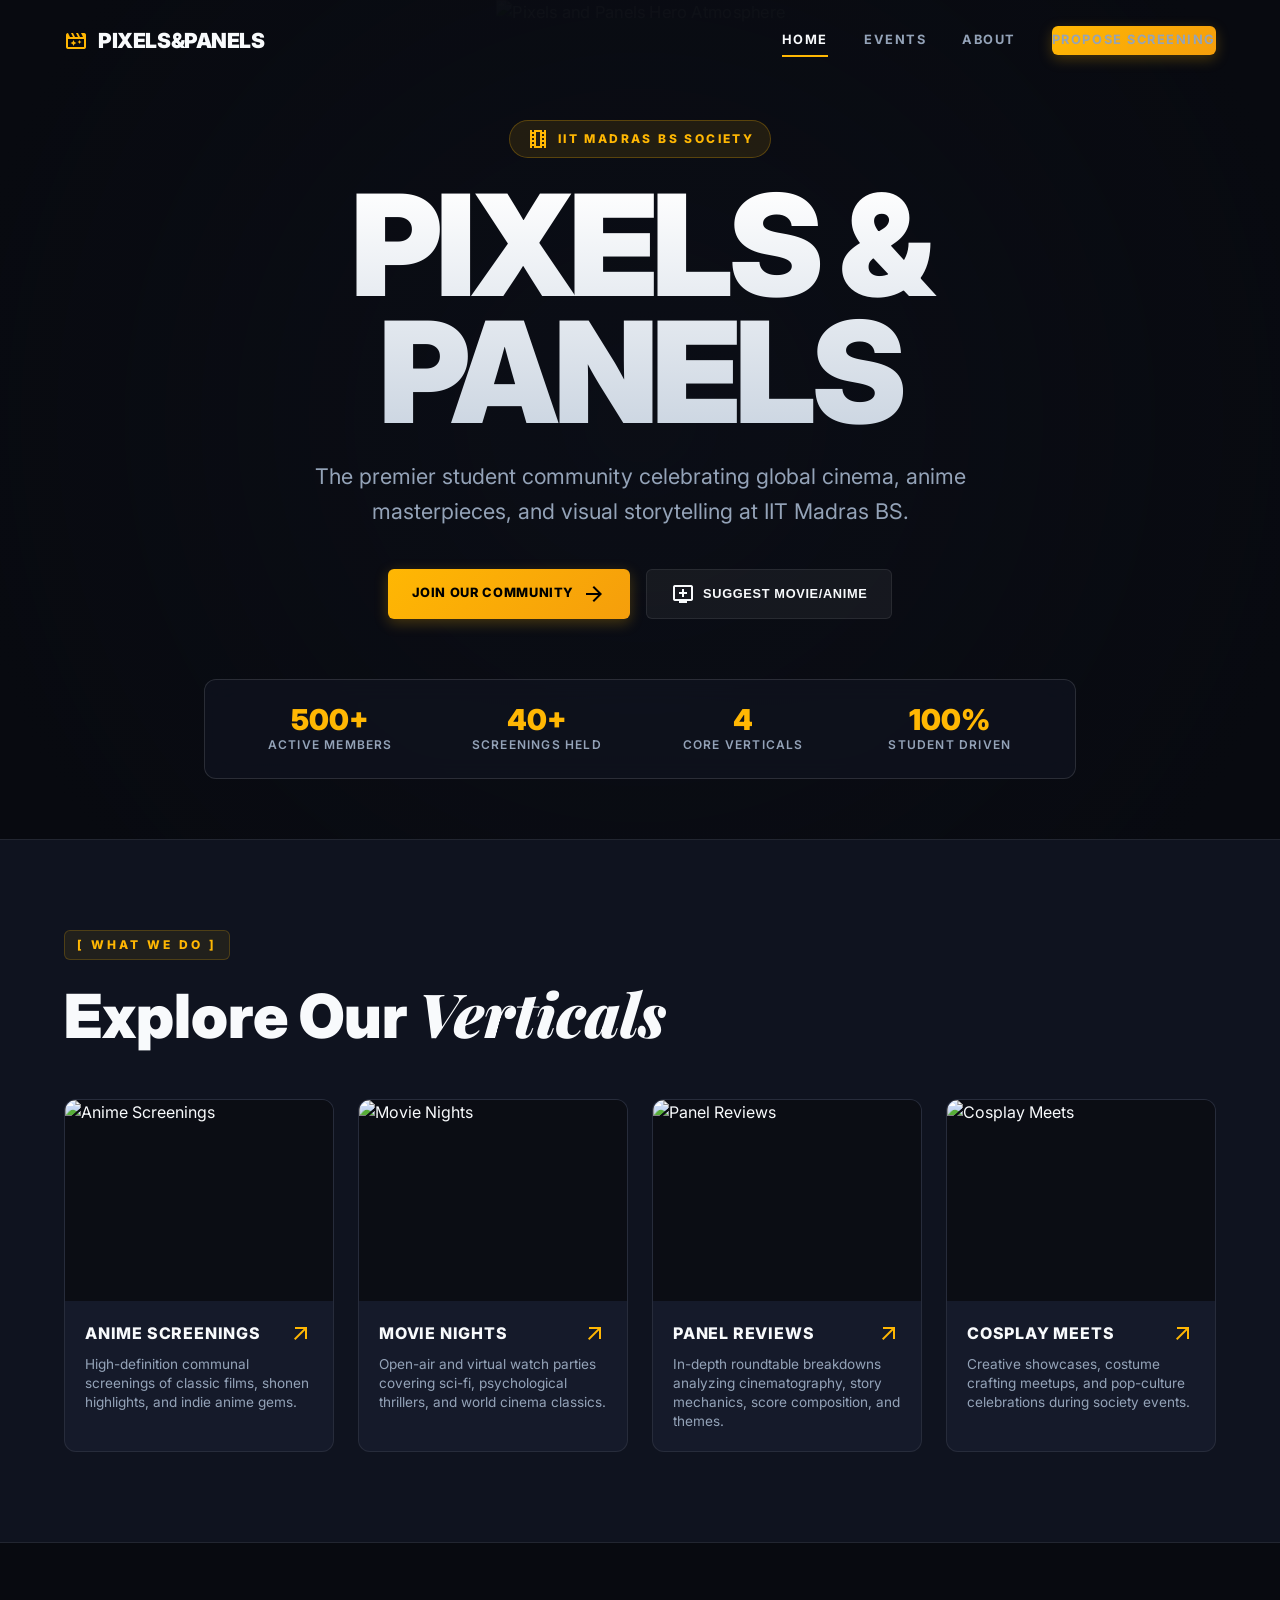
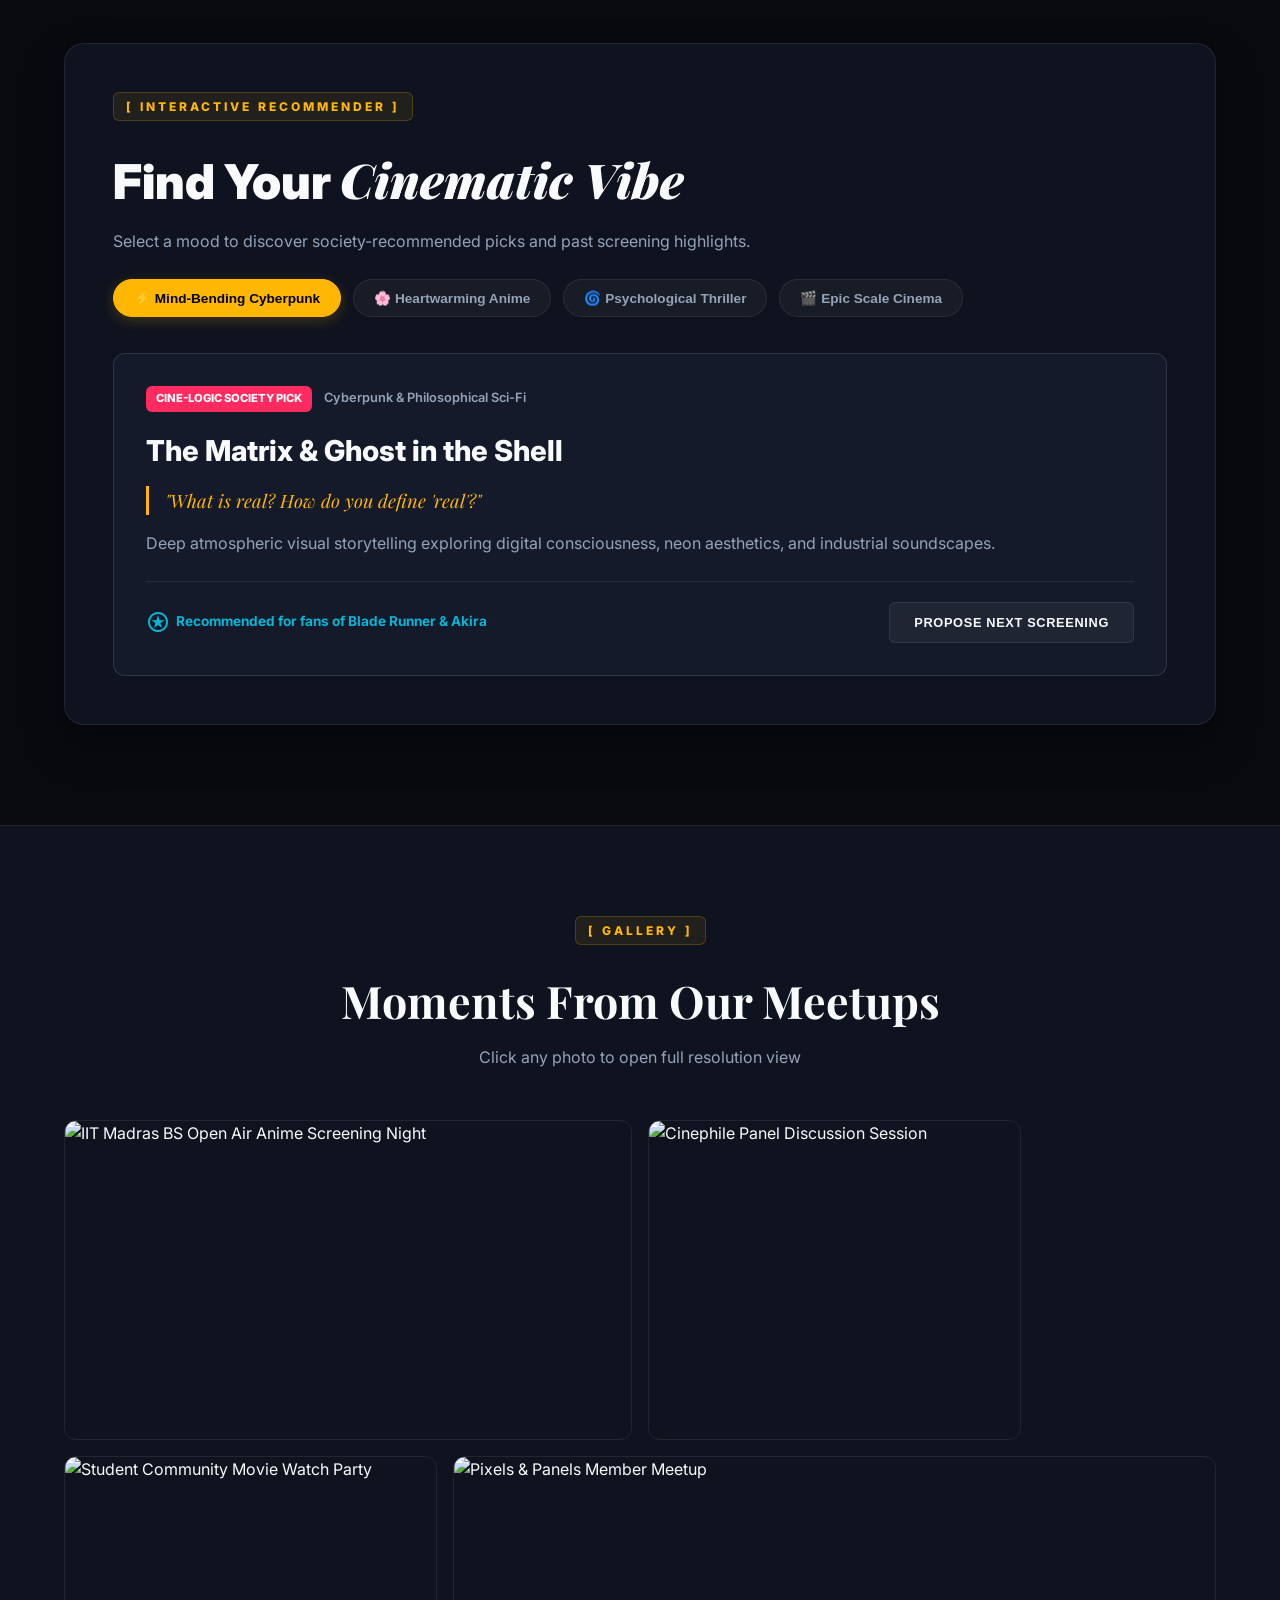
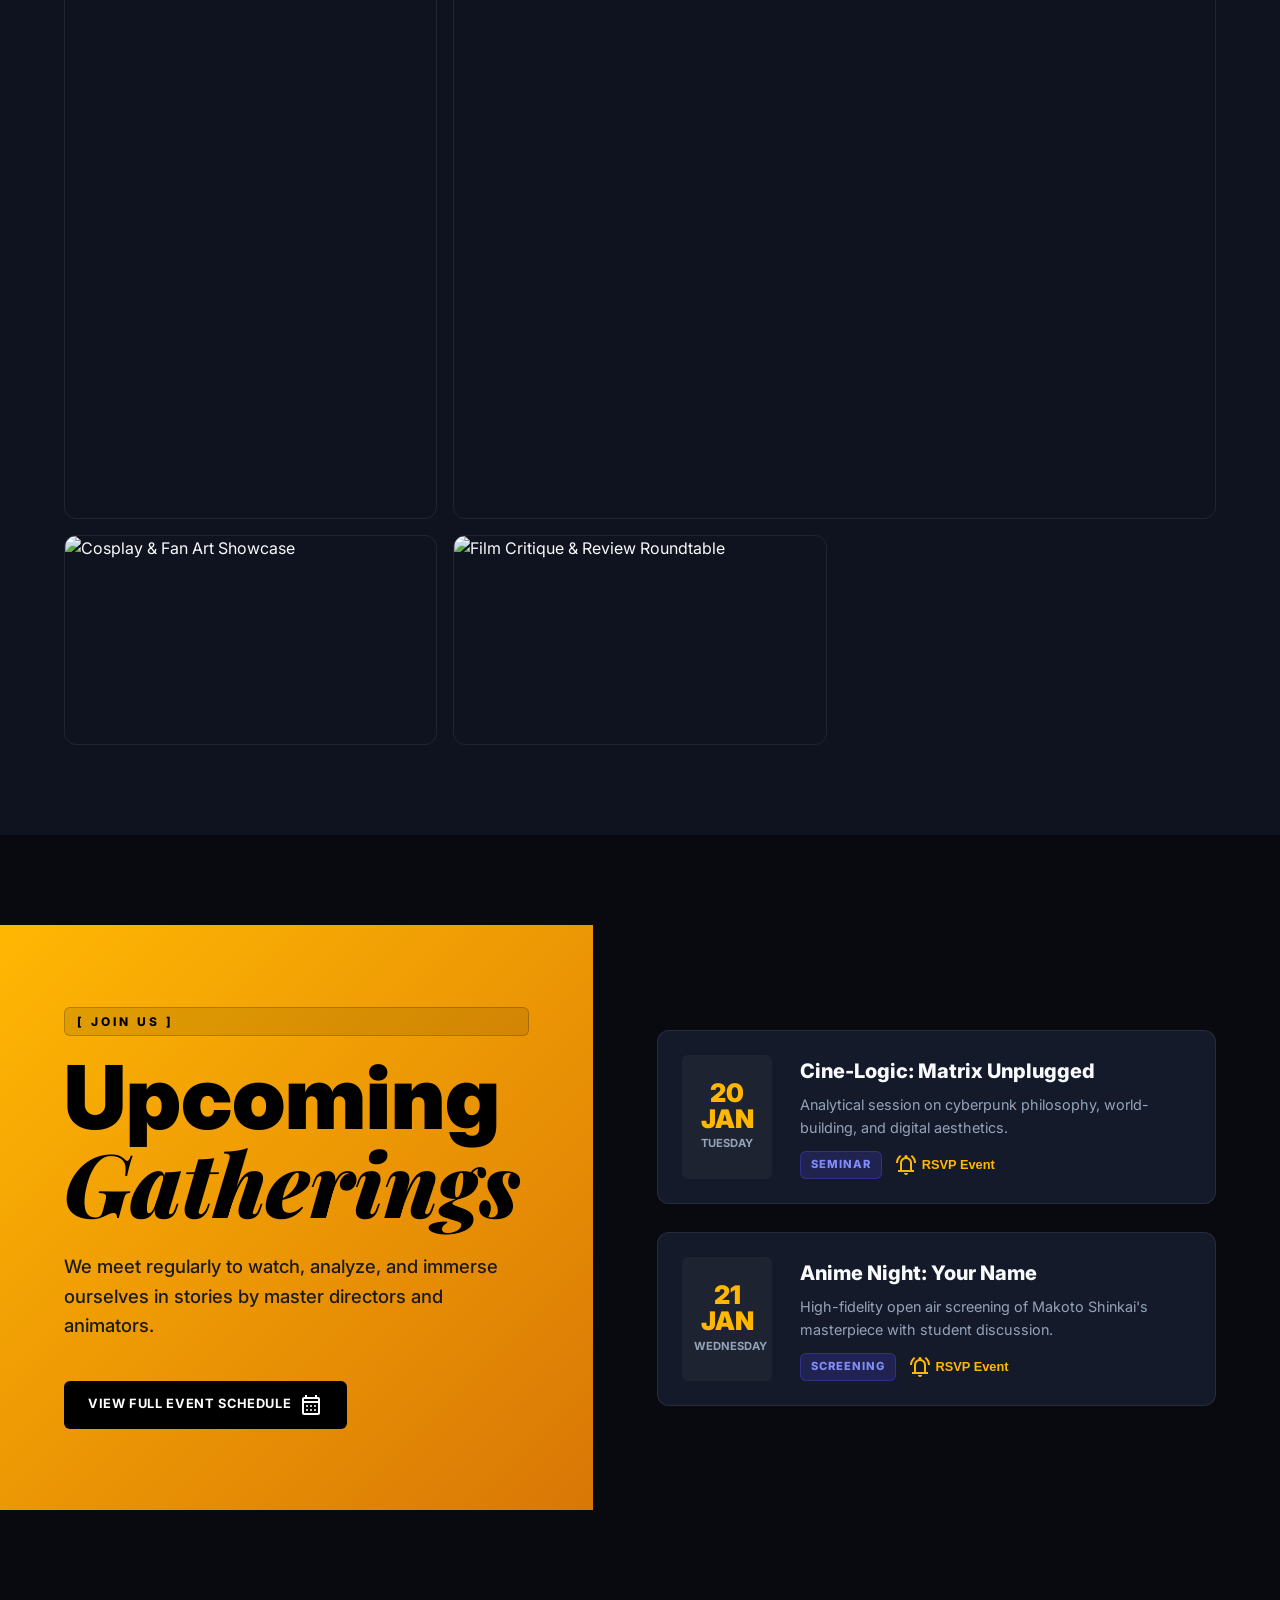
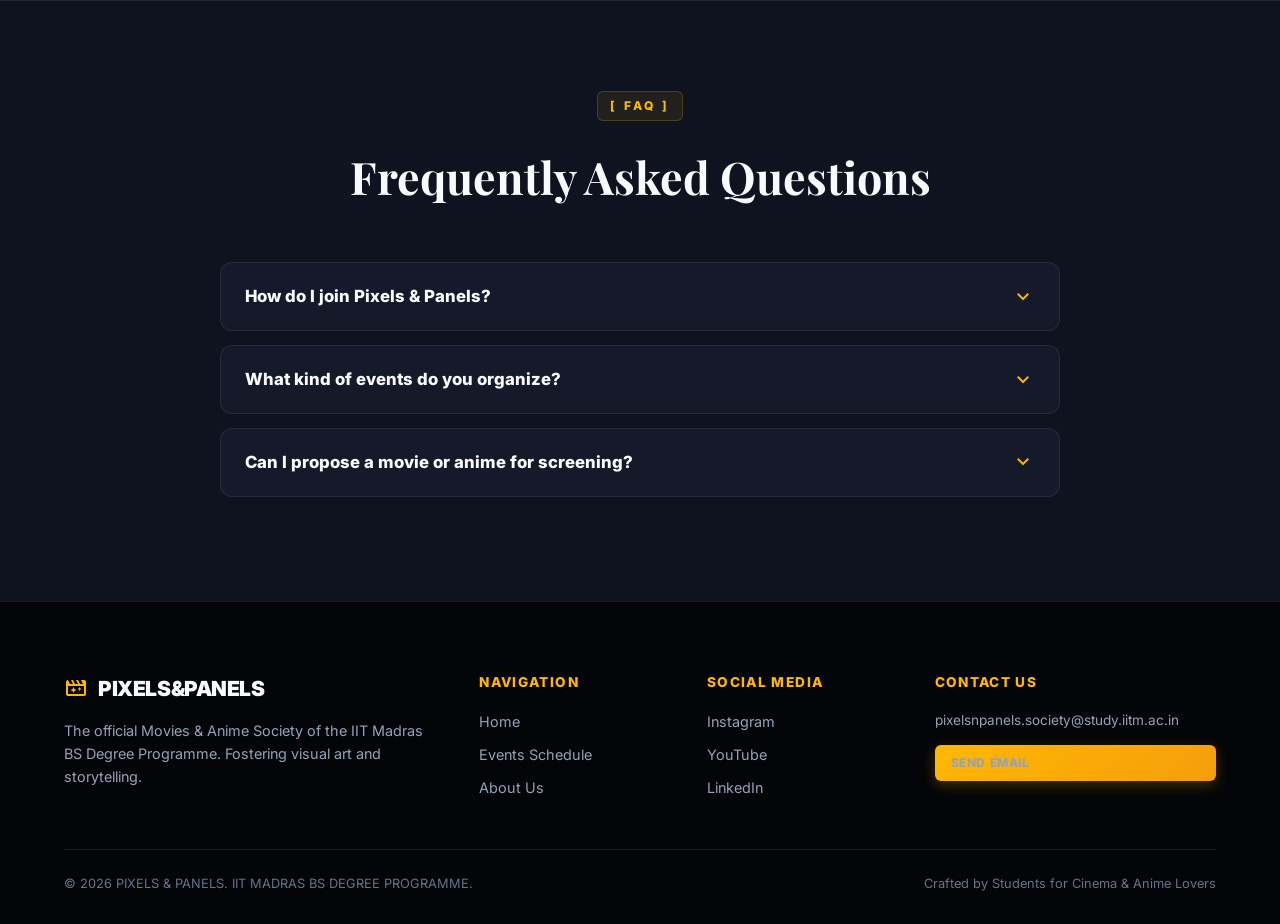
==== index.html @ 58ac367a "feat: UI/UX redesign with interactive features, lightbox, vibe picker, and unified theme" ====
<!DOCTYPE html>
<html lang="en">

<head>
  <meta charset="UTF-8">
  <meta name="viewport" content="width=device-width, initial-scale=1.0">
  <title>Pixels & Panels | IIT Madras BS Movies & Anime Society</title>
  <meta name="description" content="The official Movies and Anime Society at IIT Madras BS Degree Programme. Celebrating visual storytelling, film screenings, anime discussions, and creative community.">
  
  <link rel="stylesheet" href="static/style.css">
  <link rel="preconnect" href="https://fonts.googleapis.com">
  <link rel="preconnect" href="https://fonts.gstatic.com" crossorigin>
  <link href="https://fonts.googleapis.com/css2?family=Inter:wght@400;500;600;700;800;900&family=Playfair+Display:ital,wght@0,700;1,400;1,700&display=swap" rel="stylesheet">
  <link rel="stylesheet" href="https://fonts.googleapis.com/css2?family=Material+Symbols+Outlined:opsz,wght,FILL,GRAD@20..48,400,0,0&display=swap">
</head>

<body>

  <!-- Navigation Bar -->
  <nav id="navbar">
    <a href="index.html" class="nav-logo">
      <span class="material-symbols-outlined md-28">movie_filter</span>
      <span>Pixels&Panels</span>
    </a>

    <div class="nav-links">
      <a href="index.html" class="active">Home</a>
      <a href="events.html">Events</a>
      <a href="about.html">About</a>
      <a href="#" class="btn-cta trigger-proposal-modal">Propose Screening</a>
    </div>

    <button class="nav-toggle" aria-label="Toggle navigation menu">
      <span class="material-symbols-outlined md-28">menu</span>
    </button>
  </nav>

  <!-- Hero Header -->
  <header class="hero">
    <div class="hero-bg">
      <img src="static/images/hero.png" alt="Pixels and Panels Hero Atmosphere">
      <div class="hero-overlay"></div>
    </div>
    
    <div class="hero-content">
      <div class="hero-badge">
        <span class="material-symbols-outlined md-18">local_movies</span>
        IIT Madras BS Society
      </div>
      
      <h1>PIXELS & PANELS</h1>
      
      <p class="hero-desc">
        The premier student community celebrating global cinema, anime masterpieces, and visual storytelling at IIT Madras BS.
      </p>

      <div class="hero-actions">
        <a href="https://tr.ee/pxVWWx1ZK_" target="_blank" rel="noopener" class="btn-cta">
          Join Our Community
          <span class="material-symbols-outlined md-18">arrow_forward</span>
        </a>
        <button class="btn-secondary trigger-proposal-modal">
          <span class="material-symbols-outlined md-18">add_to_queue</span>
          Suggest Movie/Anime
        </button>
      </div>

      <!-- Society Key Stats Ticker Bar -->
      <div class="stats-bar">
        <div class="stat-item">
          <div class="stat-num">500+</div>
          <div class="stat-label">Active Members</div>
        </div>
        <div class="stat-item">
          <div class="stat-num">40+</div>
          <div class="stat-label">Screenings Held</div>
        </div>
        <div class="stat-item">
          <div class="stat-num">4</div>
          <div class="stat-label">Core Verticals</div>
        </div>
        <div class="stat-item">
          <div class="stat-num">100%</div>
          <div class="stat-label">Student Driven</div>
        </div>
      </div>
    </div>
  </header>

  <!-- Verticals Section -->
  <section class="verticals">
    <div class="container">
      <div class="verticals-header">
        <span class="section-label">[ WHAT WE DO ]</span>
        <h2>Explore Our <span class="serif italic">Verticals</span></h2>
      </div>

      <div class="verticals-grid">
        <a href="events.html" class="v-card">
          <div class="v-image">
            <img src="static/images/vertical-anime.avif" alt="Anime Screenings">
          </div>
          <div class="v-body">
            <div class="v-title">
              <h3>ANIME SCREENINGS</h3>
              <span class="material-symbols-outlined md-20">arrow_outward</span>
            </div>
            <p class="v-desc">High-definition communal screenings of classic films, shonen highlights, and indie anime gems.</p>
          </div>
        </a>

        <a href="events.html" class="v-card">
          <div class="v-image">
            <img src="static/images/vertical-movies.avif" alt="Movie Nights">
          </div>
          <div class="v-body">
            <div class="v-title">
              <h3>MOVIE NIGHTS</h3>
              <span class="material-symbols-outlined md-20">arrow_outward</span>
            </div>
            <p class="v-desc">Open-air and virtual watch parties covering sci-fi, psychological thrillers, and world cinema classics.</p>
          </div>
        </a>

        <a href="events.html" class="v-card">
          <div class="v-image">
            <img src="static/images/vertical-analysis.avif" alt="Panel Reviews">
          </div>
          <div class="v-body">
            <div class="v-title">
              <h3>PANEL REVIEWS</h3>
              <span class="material-symbols-outlined md-20">arrow_outward</span>
            </div>
            <p class="v-desc">In-depth roundtable breakdowns analyzing cinematography, story mechanics, score composition, and themes.</p>
          </div>
        </a>

        <a href="events.html" class="v-card">
          <div class="v-image">
            <img src="static/images/vertical-cosplay.avif" alt="Cosplay Meets">
          </div>
          <div class="v-body">
            <div class="v-title">
              <h3>COSPLAY MEETS</h3>
              <span class="material-symbols-outlined md-20">arrow_outward</span>
            </div>
            <p class="v-desc">Creative showcases, costume crafting meetups, and pop-culture celebrations during society events.</p>
          </div>
        </a>
      </div>
    </div>
  </section>

  <!-- Interactive Cinephile Vibe Picker -->
  <section class="vibe-section">
    <div class="container">
      <div class="vibe-container">
        <span class="section-label">[ INTERACTIVE RECOMMENDER ]</span>
        <h2 style="font-size: clamp(2rem, 4vw, 3rem); font-weight: 900;">Find Your <span class="serif italic">Cinematic Vibe</span></h2>
        <p style="color: var(--text-muted); margin-top: 8px;">Select a mood to discover society-recommended picks and past screening highlights.</p>

        <div class="vibe-nav">
          <button class="vibe-btn active" data-vibe="cyberpunk">⚡ Mind-Bending Cyberpunk</button>
          <button class="vibe-btn" data-vibe="wholesome">🌸 Heartwarming Anime</button>
          <button class="vibe-btn" data-vibe="thriller">🌀 Psychological Thriller</button>
          <button class="vibe-btn" data-vibe="cinema">🎬 Epic Scale Cinema</button>
        </div>

        <div id="vibe-recommendation-display">
          <!-- Rendered dynamically via JavaScript -->
        </div>
      </div>
    </div>
  </section>

  <!-- Gallery Section -->
  <section class="gallery-section">
    <div class="container">
      <div style="text-align: center; margin-bottom: 50px;">
        <span class="section-label">[ GALLERY ]</span>
        <h2 class="serif" style="font-size: 2.8rem;">Moments From Our Meetups</h2>
        <p style="color: var(--text-muted); margin-top: 8px;">Click any photo to open full resolution view</p>
      </div>

      <div class="gallery-grid">
        <img class="g-large" src="static/images/gallery-1.avif" alt="IIT Madras BS Open Air Anime Screening Night">
        <img class="g-small" src="static/images/gallery-3.jpg" alt="Cinephile Panel Discussion Session">
        <img class="g-tall" src="static/images/gallery-2.jpg" alt="Student Community Movie Watch Party">
        <img class="g-wide" src="static/images/gallery-4.jpg" alt="Pixels & Panels Member Meetup">
        <img class="g-small" src="static/images/gallery-5.jpg" alt="Cosplay & Fan Art Showcase">
        <img class="g-small" src="static/images/gallery-6.jpg" alt="Film Critique & Review Roundtable">
      </div>
    </div>
  </section>

  <!-- Split Events Section -->
  <section class="split-section">
    <div class="split-left">
      <span class="section-label">[ JOIN US ]</span>
      <h2>Upcoming <br><span class="serif italic">Gatherings</span></h2>
      <p>We meet regularly to watch, analyze, and immerse ourselves in stories by master directors and animators.</p>
      <div style="margin-top: 40px;">
        <a href="events.html" class="btn-secondary" style="background: #000; color: #fff; border: none;">
          View Full Event Schedule
          <span class="material-symbols-outlined md-18">calendar_month</span>
        </a>
      </div>
    </div>

    <div class="split-right">
      <div class="event-list">
        <div class="event-card-item">
          <div class="e-date">
            <h2>20 JAN</h2>
            <span>Tuesday</span>
          </div>
          <div class="e-info">
            <h4>Cine-Logic: Matrix Unplugged</h4>
            <p>Analytical session on cyberpunk philosophy, world-building, and digital aesthetics.</p>
            <div class="e-meta">
              <span class="e-tag">SEMINAR</span>
              <button class="btn-rsvp" data-event="Cine-Logic: Matrix Unplugged">
                <span class="material-symbols-outlined md-18">notifications_active</span> RSVP Event
              </button>
            </div>
          </div>
        </div>

        <div class="event-card-item">
          <div class="e-date">
            <h2>21 JAN</h2>
            <span>Wednesday</span>
          </div>
          <div class="e-info">
            <h4>Anime Night: Your Name</h4>
            <p>High-fidelity open air screening of Makoto Shinkai's masterpiece with student discussion.</p>
            <div class="e-meta">
              <span class="e-tag">SCREENING</span>
              <button class="btn-rsvp" data-event="Anime Night: Your Name">
                <span class="material-symbols-outlined md-18">notifications_active</span> RSVP Event
              </button>
            </div>
          </div>
        </div>
      </div>
    </div>
  </section>

  <!-- FAQ Section -->
  <section class="faq">
    <div class="container">
      <div style="text-align: center; margin-bottom: 50px;">
        <span class="section-label">[ FAQ ]</span>
        <h2 class="serif" style="font-size: 2.8rem;">Frequently Asked Questions</h2>
      </div>

      <div style="max-width: 840px; margin: 0 auto;">
        <details>
          <summary>
            <span>How do I join Pixels & Panels?</span>
            <span class="material-symbols-outlined arrow-icon">keyboard_arrow_down</span>
          </summary>
          <p>Any student enrolled in the IIT Madras BS Degree program can join! Simply click the "Join Our Community" link or follow our social channels on Instagram and LinkedIn for active onboarding forms.</p>
        </details>

        <details>
          <summary>
            <span>What kind of events do you organize?</span>
            <span class="material-symbols-outlined arrow-icon">keyboard_arrow_down</span>
          </summary>
          <p>We organize open-air anime screenings, film discussions, panel breakdowns, cinematography workshops, and cosplay meetups throughout each academic term.</p>
        </details>

        <details>
          <summary>
            <span>Can I propose a movie or anime for screening?</span>
            <span class="material-symbols-outlined arrow-icon">keyboard_arrow_down</span>
          </summary>
          <p>Yes! We actively take community proposals. Click the "Suggest Movie/Anime" button in the menu or hero section to submit your recommendation to the core team.</p>
        </details>
      </div>
    </div>
  </section>

  <!-- Footer -->
  <footer class="site-footer">
    <div class="container">
      <div class="footer-inner">
        <div class="footer-brand">
          <a href="index.html" class="nav-logo">
            <span class="material-symbols-outlined md-28">movie_filter</span>
            <span>Pixels&Panels</span>
          </a>
          <p>The official Movies & Anime Society of the IIT Madras BS Degree Programme. Fostering visual art and storytelling.</p>
        </div>

        <div class="footer-links">
          <h4>Navigation</h4>
          <a href="index.html">Home</a>
          <a href="events.html">Events Schedule</a>
          <a href="about.html">About Us</a>
        </div>

        <div class="footer-links">
          <h4>Social Media</h4>
          <a href="https://www.instagram.com/pixelsnpanels.iitm/#" target="_blank" rel="noopener">Instagram</a>
          <a href="https://www.youtube.com/@pnp.society" target="_blank" rel="noopener">YouTube</a>
          <a href="https://www.linkedin.com/company/pnp-film-anime-art-popculture-society/" target="_blank" rel="noopener">LinkedIn</a>
        </div>

        <div class="footer-links">
          <h4>Contact Us</h4>
          <p style="font-size: 0.85rem; color: var(--text-muted);">pixelsnpanels.society@study.iitm.ac.in</p>
          <div style="margin-top: 14px;">
            <a href="mailto:pixelsnpanels.society@study.iitm.ac.in" class="btn-cta" style="padding: 8px 16px; font-size: 0.75rem;">Send Email</a>
          </div>
        </div>
      </div>

      <div class="footer-bottom">
        <div>&copy; 2026 PIXELS & PANELS. IIT MADRAS BS DEGREE PROGRAMME.</div>
        <div>Crafted by Students for Cinema & Anime Lovers</div>
      </div>
    </div>
  </footer>

  <!-- Screening Proposal Modal -->
  <div id="proposal-modal" class="pnp-modal">
    <div class="modal-backdrop"></div>
    <div class="modal-card">
      <button class="modal-close" aria-label="Close modal">&times;</button>
      <h3>Propose a Screening 🎬</h3>
      <p style="color: var(--text-muted); font-size: 0.9rem; margin-bottom: 24px;">Suggest a film, anime, or discussion topic for the next Pixels & Panels meetup.</p>

      <form id="proposal-form">
        <div class="form-group">
          <label for="p-title">Movie / Anime Title</label>
          <input type="text" id="p-title" name="title" placeholder="e.g. Akira, Spirited Away, Oppenheimer" required>
        </div>

        <div class="form-group">
          <label for="p-type">Category</label>
          <select id="p-type" name="category">
            <option value="Anime Film">Anime Film</option>
            <option value="Anime Series Screening">Anime Series Screening</option>
            <option value="Live-Action Feature">Live-Action Feature</option>
            <option value="Panel Review Topic">Panel Review Topic</option>
          </select>
        </div>

        <div class="form-group">
          <label for="p-reason">Why should we screen this?</label>
          <textarea id="p-reason" name="reason" rows="3" placeholder="Tell us why the community will love watching or discussing this..." required></textarea>
        </div>

        <button type="submit" class="btn-cta" style="width: 100%; justify-center;">Submit Suggestion</button>
      </form>
    </div>
  </div>

  <script src="static/js/main.js"></script>
</body>

</html>
---- static/style.css ----
/* ==========================================================================
   Pixels & Panels - Official IIT Madras BS Movies & Anime Society
   High-Contrast Cinematic Modern CSS Design System
   ========================================================================== */

:root {
  /* Color Palette - Human-Curated Cinematic Dark Theme */
  --bg-primary: #080a10;
  --bg-surface: #0f131f;
  --bg-card: #151a2a;
  --bg-card-hover: #1c2338;
  
  --accent-gold: #ffb703;
  --accent-crimson: #ff2a5f;
  --accent-indigo: #4f46e5;
  --accent-cyan: #00d2ff;
  --accent-teal: #06b6d4;

  --text-main: #f8fafc;
  --text-muted: #94a3b8;
  --text-dim: #64748b;

  --border-subtle: rgba(255, 255, 255, 0.08);
  --border-glow: rgba(255, 183, 3, 0.3);

  --glass-bg: rgba(15, 19, 31, 0.75);
  --glass-border: rgba(255, 255, 255, 0.12);

  /* Micro-transitions */
  --transition-fast: 0.2s cubic-bezier(0.16, 1, 0.3, 1);
  --transition-normal: 0.35s cubic-bezier(0.16, 1, 0.3, 1);
  --transition-smooth: 0.6s cubic-bezier(0.16, 1, 0.3, 1);

  --container-pad: max(5%, 20px);
  --radius-sm: 6px;
  --radius-md: 12px;
  --radius-lg: 20px;
  --radius-full: 9999px;
}

/* Base Resets */
*, *::before, *::after {
  margin: 0;
  padding: 0;
  box-sizing: border-box;
}

html {
  scroll-behavior: smooth;
  color-scheme: dark;
}

body {
  background-color: var(--bg-primary);
  color: var(--text-main);
  font-family: 'Inter', -apple-system, BlinkMacSystemFont, 'Segoe UI', Roboto, sans-serif;
  line-height: 1.6;
  overflow-x: hidden;
  -webkit-font-smoothing: antialiased;
}

/* Typography Classes */
.serif {
  font-family: 'Playfair Display', Georgia, serif;
}

.italic {
  font-style: italic;
}

a {
  text-decoration: none;
  color: inherit;
  transition: color var(--transition-fast);
}

/* Layout Containers */
.container {
  width: 100%;
  max-width: 1320px;
  margin: 0 auto;
  padding: 0 var(--container-pad);
}

section {
  padding: 90px 0;
  position: relative;
}

.section-label {
  color: var(--accent-gold);
  font-size: 0.75rem;
  letter-spacing: 0.25em;
  font-weight: 800;
  margin-bottom: 1.25rem;
  display: inline-block;
  text-transform: uppercase;
  background: rgba(255, 183, 3, 0.08);
  padding: 4px 12px;
  border-radius: var(--radius-sm);
  border: 1px solid rgba(255, 183, 3, 0.2);
}

/* Material Symbols & Icon Helpers */
.material-symbols-outlined {
  font-variation-settings: 'FILL' 0, 'wght' 400, 'GRAD' 0, 'opsz' 24;
  vertical-align: middle;
  display: inline-block;
}
.md-18 { font-size: 18px; }
.md-20 { font-size: 20px; }
.md-24 { font-size: 24px; }
.md-28 { font-size: 28px; }
.md-36 { font-size: 36px; }

/* Buttons */
.btn-cta {
  background: linear-gradient(135deg, var(--accent-gold) 0%, #f59e0b 100%);
  color: #000000;
  padding: 12px 24px;
  font-size: 0.8rem;
  font-weight: 800;
  letter-spacing: 0.05em;
  text-transform: uppercase;
  border-radius: var(--radius-sm);
  display: inline-flex;
  align-items: center;
  gap: 8px;
  border: none;
  cursor: pointer;
  box-shadow: 0 4px 14px rgba(255, 183, 3, 0.25);
  transition: all var(--transition-fast);
}

.btn-cta:hover {
  transform: translateY(-2px);
  box-shadow: 0 6px 20px rgba(255, 183, 3, 0.4);
}

.btn-secondary {
  background: rgba(255, 255, 255, 0.05);
  color: var(--text-main);
  padding: 12px 24px;
  font-size: 0.8rem;
  font-weight: 700;
  letter-spacing: 0.05em;
  text-transform: uppercase;
  border-radius: var(--radius-sm);
  display: inline-flex;
  align-items: center;
  gap: 8px;
  border: 1px solid var(--border-subtle);
  cursor: pointer;
  transition: all var(--transition-fast);
}

.btn-secondary:hover {
  background: rgba(255, 255, 255, 0.1);
  border-color: rgba(255, 255, 255, 0.25);
  transform: translateY(-2px);
}

/* ==========================================================================
   Navbar
   ========================================================================== */
nav {
  position: fixed;
  top: 0;
  left: 0;
  width: 100%;
  padding: 24px var(--container-pad);
  display: flex;
  justify-content: space-between;
  align-items: center;
  z-index: 1000;
  transition: all var(--transition-normal);
}

nav.scrolled {
  background: var(--glass-bg);
  backdrop-filter: blur(16px);
  -webkit-backdrop-filter: blur(16px);
  padding: 14px var(--container-pad);
  border-bottom: 1px solid var(--glass-border);
  box-shadow: 0 10px 30px rgba(0, 0, 0, 0.5);
}

.nav-logo {
  display: flex;
  align-items: center;
  gap: 10px;
  font-weight: 900;
  letter-spacing: -0.02em;
  text-transform: uppercase;
  font-size: 1.3rem;
  color: var(--text-main);
}

.nav-logo .material-symbols-outlined {
  color: var(--accent-gold);
}

.nav-links {
  display: flex;
  gap: 36px;
  align-items: center;
}

.nav-links a {
  font-size: 0.8rem;
  font-weight: 700;
  letter-spacing: 0.12em;
  text-transform: uppercase;
  color: var(--text-muted);
  position: relative;
  padding: 4px 0;
}

.nav-links a::after {
  content: '';
  position: absolute;
  bottom: -2px;
  left: 0;
  width: 0;
  height: 2px;
  background: var(--accent-gold);
  transition: width var(--transition-fast);
}

.nav-links a:hover,
.nav-links a.active {
  color: var(--text-main);
}

.nav-links a:hover::after,
.nav-links a.active::after {
  width: 100%;
}

.nav-toggle {
  display: none;
  background: transparent;
  border: none;
  color: var(--text-main);
  cursor: pointer;
  padding: 4px;
}

/* Nav Drawer Overlay */
.nav-overlay {
  position: fixed;
  inset: 0;
  background: rgba(0, 0, 0, 0.7);
  backdrop-filter: blur(4px);
  z-index: 998;
  opacity: 0;
  pointer-events: none;
  transition: opacity var(--transition-fast);
}

.nav-overlay.active {
  opacity: 1;
  pointer-events: auto;
}

/* ==========================================================================
   Hero Section
   ========================================================================== */
.hero {
  min-height: 92vh;
  display: flex;
  flex-direction: column;
  justify-content: center;
  align-items: center;
  text-align: center;
  position: relative;
  overflow: hidden;
  padding-top: 120px;
  padding-bottom: 60px;
}

.hero-bg {
  position: absolute;
  inset: 0;
  z-index: -1;
}

.hero-bg img {
  width: 100%;
  height: 100%;
  object-fit: cover;
  filter: brightness(0.28) contrast(1.15);
  transform: scale(1.03);
  transition: transform 10s ease-out;
}

.hero-overlay {
  position: absolute;
  inset: 0;
  background: 
    radial-gradient(circle at center, rgba(15, 19, 31, 0.4) 0%, var(--bg-primary) 90%),
    linear-gradient(to bottom, rgba(8, 10, 16, 0.6) 0%, rgba(8, 10, 16, 0.95) 100%);
}

.hero-content {
  z-index: 10;
  max-width: 1000px;
  padding: 0 var(--container-pad);
}

.hero-badge {
  display: inline-flex;
  align-items: center;
  gap: 8px;
  padding: 6px 16px;
  border-radius: var(--radius-full);
  background: rgba(255, 183, 3, 0.1);
  border: 1px solid rgba(255, 183, 3, 0.25);
  color: var(--accent-gold);
  font-size: 0.75rem;
  font-weight: 800;
  letter-spacing: 0.2em;
  text-transform: uppercase;
  margin-bottom: 1.5rem;
}

.hero h1 {
  font-size: clamp(3.2rem, 11vw, 9.5rem);
  font-weight: 900;
  line-height: 0.9;
  margin-bottom: 1.5rem;
  letter-spacing: -0.04em;
  background: linear-gradient(180deg, #ffffff 0%, #cbd5e1 100%);
  -webkit-background-clip: text;
  -webkit-text-fill-color: transparent;
}

.hero-desc {
  font-size: clamp(1.05rem, 2.5vw, 1.35rem);
  color: var(--text-muted);
  max-width: 680px;
  margin: 0 auto 2.5rem;
  font-weight: 400;
}

.hero-actions {
  display: flex;
  justify-content: center;
  gap: 16px;
  flex-wrap: wrap;
}

/* Society Stats Bar */
.stats-bar {
  margin-top: 60px;
  display: grid;
  grid-template-columns: repeat(4, 1fr);
  gap: 20px;
  padding: 24px 32px;
  background: var(--glass-bg);
  backdrop-filter: blur(12px);
  border: 1px solid var(--glass-border);
  border-radius: var(--radius-md);
  max-width: 900px;
  width: 100%;
}

.stat-item {
  text-align: center;
}

.stat-num {
  font-size: 1.8rem;
  font-weight: 900;
  color: var(--accent-gold);
  line-height: 1.1;
}

.stat-label {
  font-size: 0.75rem;
  color: var(--text-muted);
  text-transform: uppercase;
  letter-spacing: 0.1em;
  font-weight: 600;
}

/* ==========================================================================
   Verticlas Section
   ========================================================================== */
.verticals {
  background-color: var(--bg-surface);
  border-top: 1px solid var(--border-subtle);
  border-bottom: 1px solid var(--border-subtle);
}

.verticals-header {
  margin-bottom: 50px;
}

.verticals-header h2 {
  font-size: clamp(2.2rem, 5vw, 3.8rem);
  line-height: 1.1;
  font-weight: 900;
}

.verticals-grid {
  display: grid;
  grid-template-columns: repeat(4, 1fr);
  gap: 24px;
}

.v-card {
  background: var(--bg-card);
  border-radius: var(--radius-md);
  border: 1px solid var(--border-subtle);
  overflow: hidden;
  display: flex;
  flex-direction: column;
  transition: all var(--transition-normal);
  position: relative;
}

.v-card:hover {
  transform: translateY(-6px);
  border-color: var(--glass-border);
  box-shadow: 0 16px 36px rgba(0, 0, 0, 0.4);
}

.v-image {
  aspect-ratio: 4/3;
  overflow: hidden;
  position: relative;
  background-color: #0b0d14;
}

.v-image img {
  width: 100%;
  height: 100%;
  object-fit: cover;
  transition: transform var(--transition-smooth);
}

.v-card:hover .v-image img {
  transform: scale(1.08);
}

.v-body {
  padding: 20px;
  display: flex;
  flex-direction: column;
  flex-grow: 1;
}

.v-title {
  display: flex;
  justify-content: space-between;
  align-items: center;
  margin-bottom: 8px;
}

.v-title h3 {
  font-size: 1rem;
  font-weight: 800;
  letter-spacing: 0.05em;
  color: var(--text-main);
}

.v-title .material-symbols-outlined {
  color: var(--accent-gold);
  transition: transform var(--transition-fast);
}

.v-card:hover .v-title .material-symbols-outlined {
  transform: translate(3px, -3px);
}

.v-desc {
  font-size: 0.85rem;
  color: var(--text-muted);
  line-height: 1.4;
}

/* ==========================================================================
   Cinephile Vibe Picker Section
   ========================================================================== */
.vibe-section {
  background: var(--bg-primary);
  padding: 100px 0;
}

.vibe-container {
  background: var(--bg-surface);
  border: 1px solid var(--border-subtle);
  border-radius: var(--radius-lg);
  padding: 48px;
  box-shadow: 0 20px 40px rgba(0, 0, 0, 0.3);
}

.vibe-nav {
  display: flex;
  gap: 12px;
  flex-wrap: wrap;
  margin-top: 24px;
  margin-bottom: 36px;
}

.vibe-btn {
  background: rgba(255, 255, 255, 0.04);
  color: var(--text-muted);
  border: 1px solid var(--border-subtle);
  padding: 10px 20px;
  border-radius: var(--radius-full);
  font-size: 0.85rem;
  font-weight: 700;
  cursor: pointer;
  transition: all var(--transition-fast);
}

.vibe-btn:hover {
  background: rgba(255, 255, 255, 0.08);
  color: var(--text-main);
}

.vibe-btn.active {
  background: var(--accent-gold);
  color: #000;
  border-color: var(--accent-gold);
  font-weight: 800;
  box-shadow: 0 4px 14px rgba(255, 183, 3, 0.2);
}

.vibe-card {
  background: var(--bg-card);
  border-radius: var(--radius-md);
  padding: 32px;
  border: 1px solid var(--glass-border);
  transition: opacity var(--transition-fast);
}

.vibe-header {
  display: flex;
  gap: 12px;
  align-items: center;
  margin-bottom: 16px;
}

.vibe-badge {
  background: var(--accent-crimson);
  color: #fff;
  font-size: 0.7rem;
  font-weight: 800;
  padding: 4px 10px;
  border-radius: var(--radius-sm);
  text-transform: uppercase;
}

.vibe-tag {
  color: var(--text-muted);
  font-size: 0.8rem;
  font-weight: 600;
}

.vibe-card h3 {
  font-size: 1.8rem;
  font-weight: 800;
  margin-bottom: 12px;
  color: var(--text-main);
}

.vibe-quote {
  font-family: 'Playfair Display', serif;
  font-style: italic;
  color: var(--accent-gold);
  font-size: 1.15rem;
  margin-bottom: 16px;
  padding-left: 16px;
  border-left: 3px solid var(--accent-gold);
}

.vibe-desc {
  color: var(--text-muted);
  font-size: 1rem;
  margin-bottom: 24px;
}

.vibe-footer {
  display: flex;
  justify-content: space-between;
  align-items: center;
  flex-wrap: wrap;
  gap: 16px;
  padding-top: 20px;
  border-top: 1px solid var(--border-subtle);
}

.vibe-rec {
  color: var(--accent-teal);
  font-size: 0.85rem;
  font-weight: 700;
  display: inline-flex;
  align-items: center;
  gap: 6px;
}

/* ==========================================================================
   Gallery & Lightbox
   ========================================================================== */
.gallery-section {
  background: var(--bg-surface);
  border-top: 1px solid var(--border-subtle);
}

.gallery-grid {
  display: grid;
  grid-template-columns: repeat(6, 1fr);
  grid-auto-flow: dense;
  gap: 16px;
}

.gallery-grid img {
  width: 100%;
  height: 100%;
  display: block;
  object-fit: cover;
  border-radius: var(--radius-md);
  border: 1px solid var(--border-subtle);
  cursor: pointer;
  transition: all var(--transition-normal);
}

.gallery-grid img:hover {
  transform: scale(1.02);
  border-color: var(--accent-gold);
  box-shadow: 0 10px 25px rgba(0, 0, 0, 0.5);
}

.gallery-grid img.g-large { grid-column: span 3; aspect-ratio: 16/9; }
.gallery-grid img.g-wide  { grid-column: span 4; aspect-ratio: 16/9; }
.gallery-grid img.g-tall  { grid-column: span 2; aspect-ratio: 9/16; }
.gallery-grid img.g-small { grid-column: span 2; aspect-ratio: 16/9; }

/* Lightbox Modal */
.lightbox-modal {
  position: fixed;
  inset: 0;
  z-index: 2000;
  display: flex;
  align-items: center;
  justify-content: center;
  padding: 20px;
  opacity: 0;
  pointer-events: none;
  transition: opacity var(--transition-fast);
}

.lightbox-modal.active {
  opacity: 1;
  pointer-events: auto;
}

.lightbox-backdrop {
  position: absolute;
  inset: 0;
  background: rgba(0, 0, 0, 0.9);
  backdrop-filter: blur(12px);
}

.lightbox-content {
  position: relative;
  z-index: 2001;
  max-width: 1100px;
  max-height: 90vh;
  display: flex;
  flex-direction: column;
  align-items: center;
}

.lightbox-img {
  max-width: 100%;
  max-height: 80vh;
  object-fit: contain;
  border-radius: var(--radius-md);
  box-shadow: 0 20px 50px rgba(0, 0, 0, 0.8);
  border: 1px solid var(--glass-border);
}

.lightbox-caption {
  margin-top: 16px;
  color: var(--text-main);
  font-size: 0.95rem;
  font-weight: 600;
  text-align: center;
}

.lightbox-close {
  position: absolute;
  top: -45px;
  right: 0;
  background: rgba(255, 255, 255, 0.1);
  border: none;
  color: #fff;
  font-size: 2rem;
  width: 40px;
  height: 40px;
  border-radius: 50%;
  cursor: pointer;
  display: flex;
  align-items: center;
  justify-content: center;
  transition: background var(--transition-fast);
}

.lightbox-close:hover {
  background: var(--accent-crimson);
}

/* ==========================================================================
   Events & Calendar Sections
   ========================================================================== */
.split-section {
  display: flex;
  min-height: 85vh;
}

.split-left {
  flex: 1;
  background: linear-gradient(135deg, var(--accent-gold) 0%, #d97706 100%);
  color: #000;
  padding: 80px var(--container-pad);
  display: flex;
  flex-direction: column;
  justify-content: center;
}

.split-left .section-label {
  background: rgba(0, 0, 0, 0.1);
  color: #000;
  border-color: rgba(0, 0, 0, 0.2);
}

.split-left h2 {
  font-size: clamp(2.8rem, 7vw, 5.5rem);
  line-height: 0.95;
  font-weight: 900;
  color: #000;
}

.split-left p {
  color: #1a1a1a;
  font-size: 1.15rem;
  margin-top: 1.5rem;
  font-weight: 500;
  max-width: 440px;
}

.split-right {
  flex: 1.2;
  background-color: var(--bg-primary);
  padding: 80px var(--container-pad);
  display: flex;
  flex-direction: column;
  justify-content: center;
}

.event-list {
  display: flex;
  flex-direction: column;
  gap: 28px;
}

.event-card-item {
  display: flex;
  gap: 28px;
  padding: 24px;
  background: var(--bg-card);
  border: 1px solid var(--border-subtle);
  border-radius: var(--radius-md);
  transition: all var(--transition-fast);
}

.event-card-item:hover {
  border-color: var(--glass-border);
  transform: translateX(6px);
}

.e-date {
  min-width: 90px;
  text-align: center;
  padding: 12px;
  background: rgba(255, 255, 255, 0.04);
  border-radius: var(--radius-sm);
  display: flex;
  flex-direction: column;
  justify-content: center;
}

.e-date h2 {
  font-size: 1.6rem;
  font-weight: 900;
  line-height: 1;
  color: var(--accent-gold);
}

.e-date span {
  font-size: 0.7rem;
  color: var(--text-muted);
  font-weight: 700;
  text-transform: uppercase;
  margin-top: 4px;
}

.e-info h4 {
  font-size: 1.25rem;
  font-weight: 800;
  margin-bottom: 6px;
  color: var(--text-main);
}

.e-info p {
  color: var(--text-muted);
  font-size: 0.9rem;
  margin-bottom: 12px;
}

.e-meta {
  display: flex;
  align-items: center;
  gap: 12px;
  flex-wrap: wrap;
}

.e-tag {
  background: rgba(79, 70, 229, 0.2);
  color: #818cf8;
  border: 1px solid rgba(79, 70, 229, 0.4);
  padding: 4px 10px;
  font-size: 0.7rem;
  font-weight: 800;
  letter-spacing: 0.08em;
  border-radius: var(--radius-sm);
}

.btn-rsvp {
  background: transparent;
  color: var(--accent-gold);
  border: none;
  font-size: 0.8rem;
  font-weight: 800;
  cursor: pointer;
  display: inline-flex;
  align-items: center;
  gap: 4px;
  padding: 0;
}

.btn-rsvp:hover {
  text-decoration: underline;
}

/* Event Filter Controls */
.event-filter-bar {
  display: flex;
  justify-content: space-between;
  align-items: center;
  flex-wrap: wrap;
  gap: 20px;
  margin-bottom: 40px;
}

.event-pills {
  display: flex;
  gap: 10px;
  flex-wrap: wrap;
}

.event-filter-pill {
  background: var(--bg-card);
  color: var(--text-muted);
  border: 1px solid var(--border-subtle);
  padding: 8px 18px;
  border-radius: var(--radius-full);
  font-size: 0.8rem;
  font-weight: 700;
  cursor: pointer;
  transition: all var(--transition-fast);
}

.event-filter-pill.active,
.event-filter-pill:hover {
  background: var(--accent-gold);
  color: #000;
  border-color: var(--accent-gold);
  font-weight: 800;
}

.event-search-wrapper {
  position: relative;
  min-width: 260px;
}

.event-search-wrapper input {
  width: 100%;
  background: var(--bg-card);
  border: 1px solid var(--border-subtle);
  border-radius: var(--radius-full);
  padding: 10px 16px 10px 42px;
  color: var(--text-main);
  font-size: 0.85rem;
  outline: none;
  transition: border var(--transition-fast);
}

.event-search-wrapper input:focus {
  border-color: var(--accent-gold);
}

.event-search-wrapper .material-symbols-outlined {
  position: absolute;
  left: 14px;
  top: 50%;
  transform: translateY(-50%);
  color: var(--text-muted);
}

/* ==========================================================================
   FAQ Section
   ========================================================================== */
.faq {
  background: var(--bg-surface);
  border-top: 1px solid var(--border-subtle);
}

.faq details {
  background: var(--bg-card);
  border: 1px solid var(--border-subtle);
  border-radius: var(--radius-md);
  padding: 20px 24px;
  margin-bottom: 14px;
  transition: border var(--transition-fast);
}

.faq details[open] {
  border-color: var(--glass-border);
  background: var(--bg-card-hover);
}

.faq summary {
  font-weight: 800;
  cursor: pointer;
  list-style: none;
  display: flex;
  align-items: center;
  justify-content: space-between;
  gap: 16px;
  font-size: 1.05rem;
}

.faq summary::-webkit-details-marker { display: none; }

.faq p {
  margin-top: 14px;
  color: var(--text-muted);
  font-size: 0.95rem;
  line-height: 1.6;
}

.faq .arrow-icon {
  transition: transform var(--transition-fast);
  color: var(--accent-gold);
}

.faq details[open] .arrow-icon {
  transform: rotate(180deg);
}

/* ==========================================================================
   About Page & Team Cards
   ========================================================================== */
.page-header {
  padding: 180px 0 70px;
  background: var(--bg-surface);
  border-bottom: 1px solid var(--border-subtle);
  position: relative;
}

.page-header h1 {
  font-size: clamp(3rem, 9vw, 6.5rem);
  font-weight: 900;
  line-height: 0.9;
}

.team-grid {
  display: grid;
  grid-template-columns: repeat(auto-fit, minmax(260px, 1fr));
  gap: 32px;
}

.team-card {
  background: var(--bg-card);
  border: 1px solid var(--border-subtle);
  border-radius: var(--radius-md);
  padding: 32px 24px;
  text-align: center;
  transition: all var(--transition-fast);
}

.team-card:hover {
  transform: translateY(-6px);
  border-color: var(--glass-border);
  box-shadow: 0 16px 36px rgba(0, 0, 0, 0.4);
}

.team-avatar {
  width: 140px;
  height: 140px;
  margin: 0 auto 20px;
  border-radius: 50%;
  overflow: hidden;
  border: 4px solid var(--accent-gold);
  box-shadow: 0 10px 25px rgba(0,0,0,0.3);
}

.team-avatar img {
  width: 100%;
  height: 100%;
  object-fit: cover;
}

.team-card h3 {
  font-size: 1.25rem;
  font-weight: 800;
  margin-bottom: 4px;
}

.team-role {
  color: var(--accent-gold);
  font-size: 0.75rem;
  font-weight: 800;
  letter-spacing: 0.15em;
  text-transform: uppercase;
}

/* ==========================================================================
   Modals & Toast Notifications
   ========================================================================== */
.pnp-modal {
  position: fixed;
  inset: 0;
  z-index: 2000;
  display: flex;
  align-items: center;
  justify-content: center;
  padding: 20px;
  opacity: 0;
  pointer-events: none;
  transition: opacity var(--transition-fast);
}

.pnp-modal.active {
  opacity: 1;
  pointer-events: auto;
}

.modal-backdrop {
  position: absolute;
  inset: 0;
  background: rgba(0, 0, 0, 0.8);
  backdrop-filter: blur(8px);
}

.modal-card {
  position: relative;
  z-index: 2001;
  background: var(--bg-surface);
  border: 1px solid var(--glass-border);
  border-radius: var(--radius-lg);
  padding: 40px;
  max-width: 540px;
  width: 100%;
  box-shadow: 0 25px 60px rgba(0, 0, 0, 0.7);
}

.modal-close {
  position: absolute;
  top: 20px;
  right: 20px;
  background: transparent;
  border: none;
  color: var(--text-muted);
  font-size: 1.5rem;
  cursor: pointer;
}

.modal-close:hover { color: var(--text-main); }

.modal-card h3 {
  font-size: 1.6rem;
  font-weight: 800;
  margin-bottom: 8px;
}

.form-group {
  margin-bottom: 20px;
}

.form-group label {
  display: block;
  font-size: 0.8rem;
  font-weight: 700;
  color: var(--text-muted);
  text-transform: uppercase;
  margin-bottom: 8px;
}

.form-group input,
.form-group select,
.form-group textarea {
  width: 100%;
  background: var(--bg-card);
  border: 1px solid var(--border-subtle);
  border-radius: var(--radius-sm);
  padding: 12px 16px;
  color: var(--text-main);
  font-family: inherit;
  font-size: 0.95rem;
  outline: none;
}

.form-group input:focus,
.form-group select:focus,
.form-group textarea:focus {
  border-color: var(--accent-gold);
}

/* Toast Notifications */
.toast-container {
  position: fixed;
  bottom: 30px;
  right: 30px;
  z-index: 3000;
  display: flex;
  flex-direction: column;
  gap: 10px;
}

.pnp-toast {
  background: var(--bg-card);
  border: 1px solid var(--accent-gold);
  color: var(--text-main);
  padding: 14px 22px;
  border-radius: var(--radius-md);
  font-size: 0.9rem;
  font-weight: 600;
  display: flex;
  align-items: center;
  gap: 12px;
  box-shadow: 0 10px 30px rgba(0, 0, 0, 0.5);
  transform: translateY(20px);
  opacity: 0;
  transition: all var(--transition-fast);
}

.pnp-toast.show {
  transform: translateY(0);
  opacity: 1;
}

.pnp-toast .material-symbols-outlined {
  color: var(--accent-gold);
}

/* ==========================================================================
   Footer
   ========================================================================== */
.site-footer {
  padding: 70px 0 30px;
  background: #040508;
  color: var(--text-main);
  border-top: 1px solid var(--border-subtle);
}

.footer-inner {
  display: grid;
  grid-template-columns: 2fr 1fr 1fr 1.5fr;
  gap: 40px;
  margin-bottom: 40px;
}

.footer-brand p {
  color: var(--text-muted);
  font-size: 0.9rem;
  margin-top: 14px;
}

.footer-links h4 {
  color: var(--accent-gold);
  font-size: 0.85rem;
  text-transform: uppercase;
  letter-spacing: 0.1em;
  margin-bottom: 16px;
  font-weight: 800;
}

.footer-links a {
  display: block;
  color: var(--text-muted);
  margin-bottom: 10px;
  font-size: 0.9rem;
}

.footer-links a:hover {
  color: var(--accent-gold);
}

.footer-bottom {
  display: flex;
  justify-content: space-between;
  align-items: center;
  font-size: 0.8rem;
  color: var(--text-dim);
  padding-top: 24px;
  border-top: 1px solid var(--border-subtle);
}

/* ==========================================================================
   Responsive Breakpoints
   ========================================================================== */
@media (max-width: 1024px) {
  .verticals-grid { grid-template-columns: repeat(2, 1fr); }
  .footer-inner { grid-template-columns: 1fr 1fr; }
  .stats-bar { grid-template-columns: repeat(2, 1fr); gap: 24px; }
}

@media (max-width: 768px) {
  .nav-links {
    position: fixed;
    top: 0;
    right: -100%;
    width: 280px;
    height: 100vh;
    background: var(--bg-surface);
    flex-direction: column;
    padding: 100px 30px 40px;
    gap: 24px;
    align-items: flex-start;
    transition: right var(--transition-normal);
    z-index: 999;
    border-left: 1px solid var(--glass-border);
  }

  .nav-links.open {
    right: 0;
  }

  .nav-toggle { display: block; }
  
  .hero-actions { flex-direction: column; width: 100%; }
  .hero-actions .btn-cta, .hero-actions .btn-secondary { width: 100%; justify-content: center; }

  .split-section { flex-direction: column; }
  .split-left, .split-right { padding: 60px var(--container-pad); }

  .verticals-grid { grid-template-columns: 1fr; }
  .gallery-grid { grid-template-columns: repeat(2, 1fr); }
  
  .footer-inner { grid-template-columns: 1fr; gap: 30px; }
  .footer-bottom { flex-direction: column; gap: 12px; text-align: center; }
  
  .event-card-item { flex-direction: column; gap: 16px; }
  .e-date { width: 100%; flex-direction: row; gap: 12px; align-items: center; justify-content: flex-start; }

  .vibe-container { padding: 24px; }
}
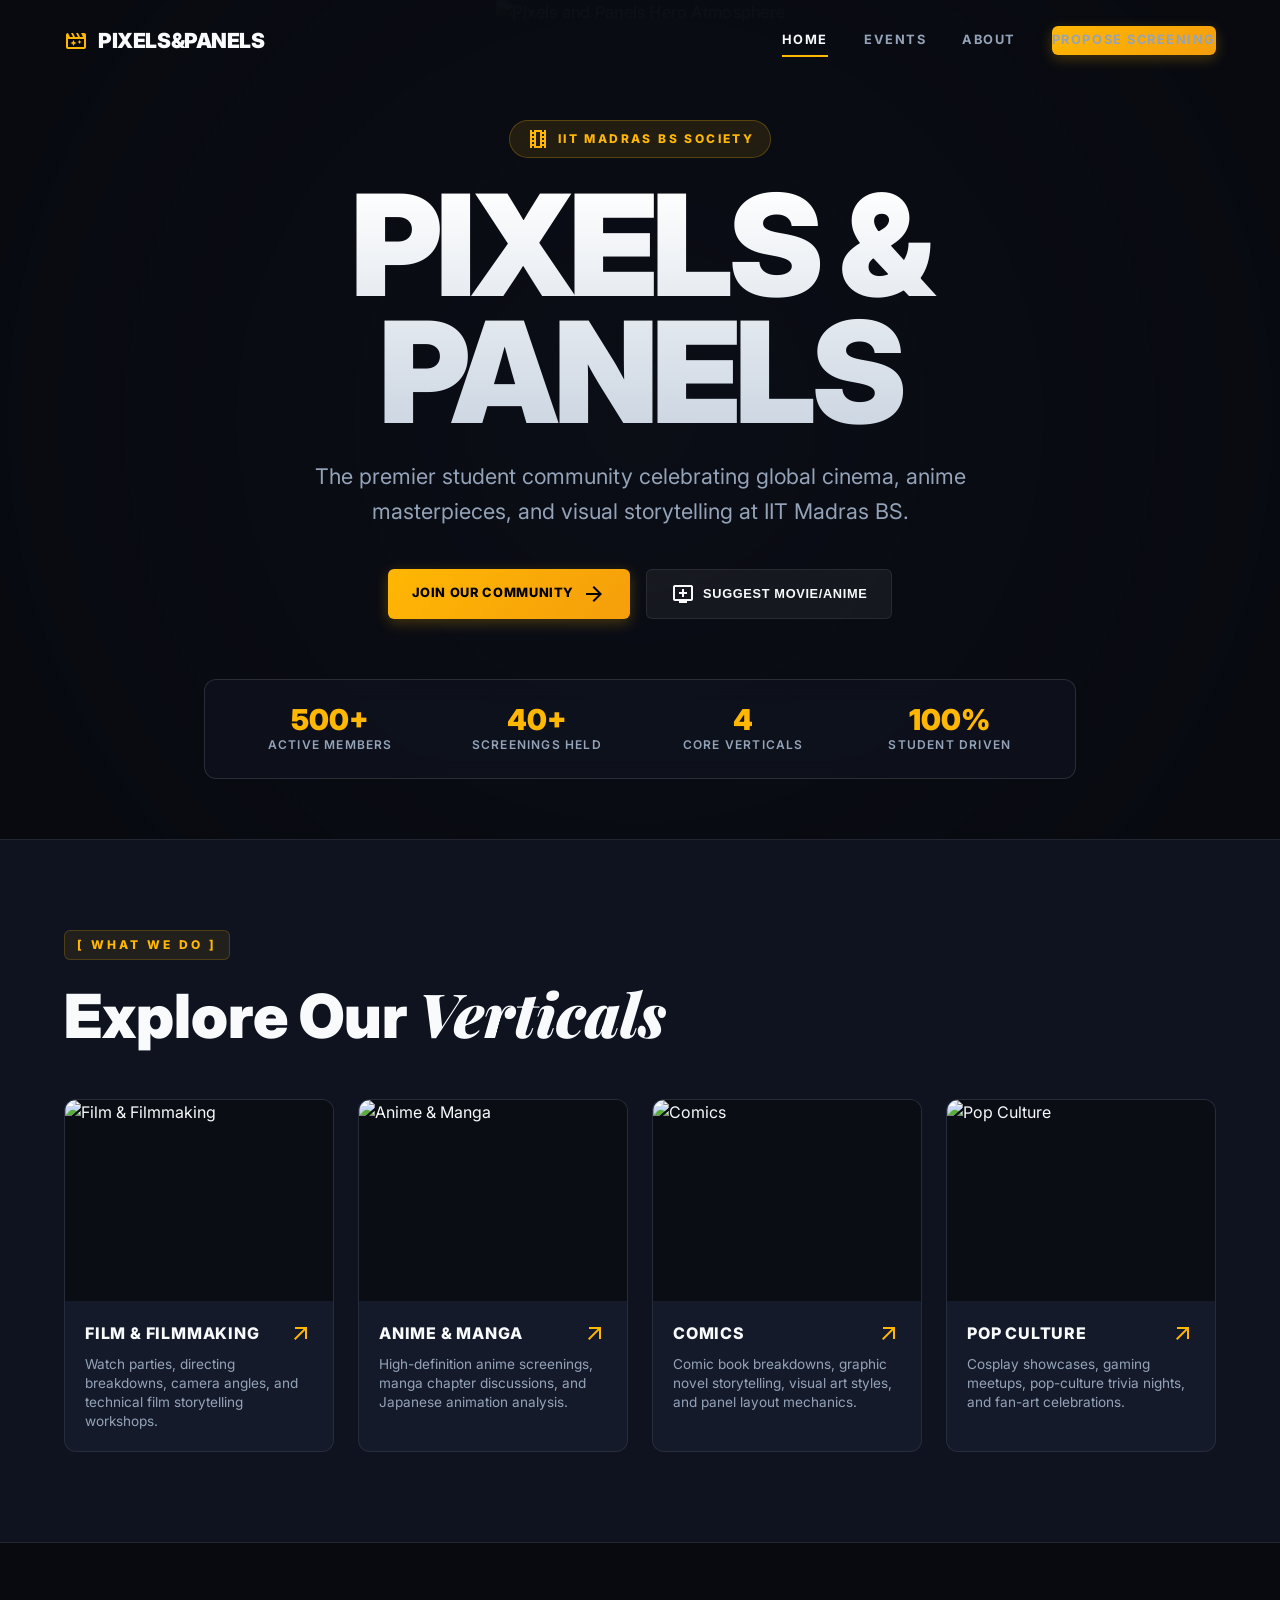
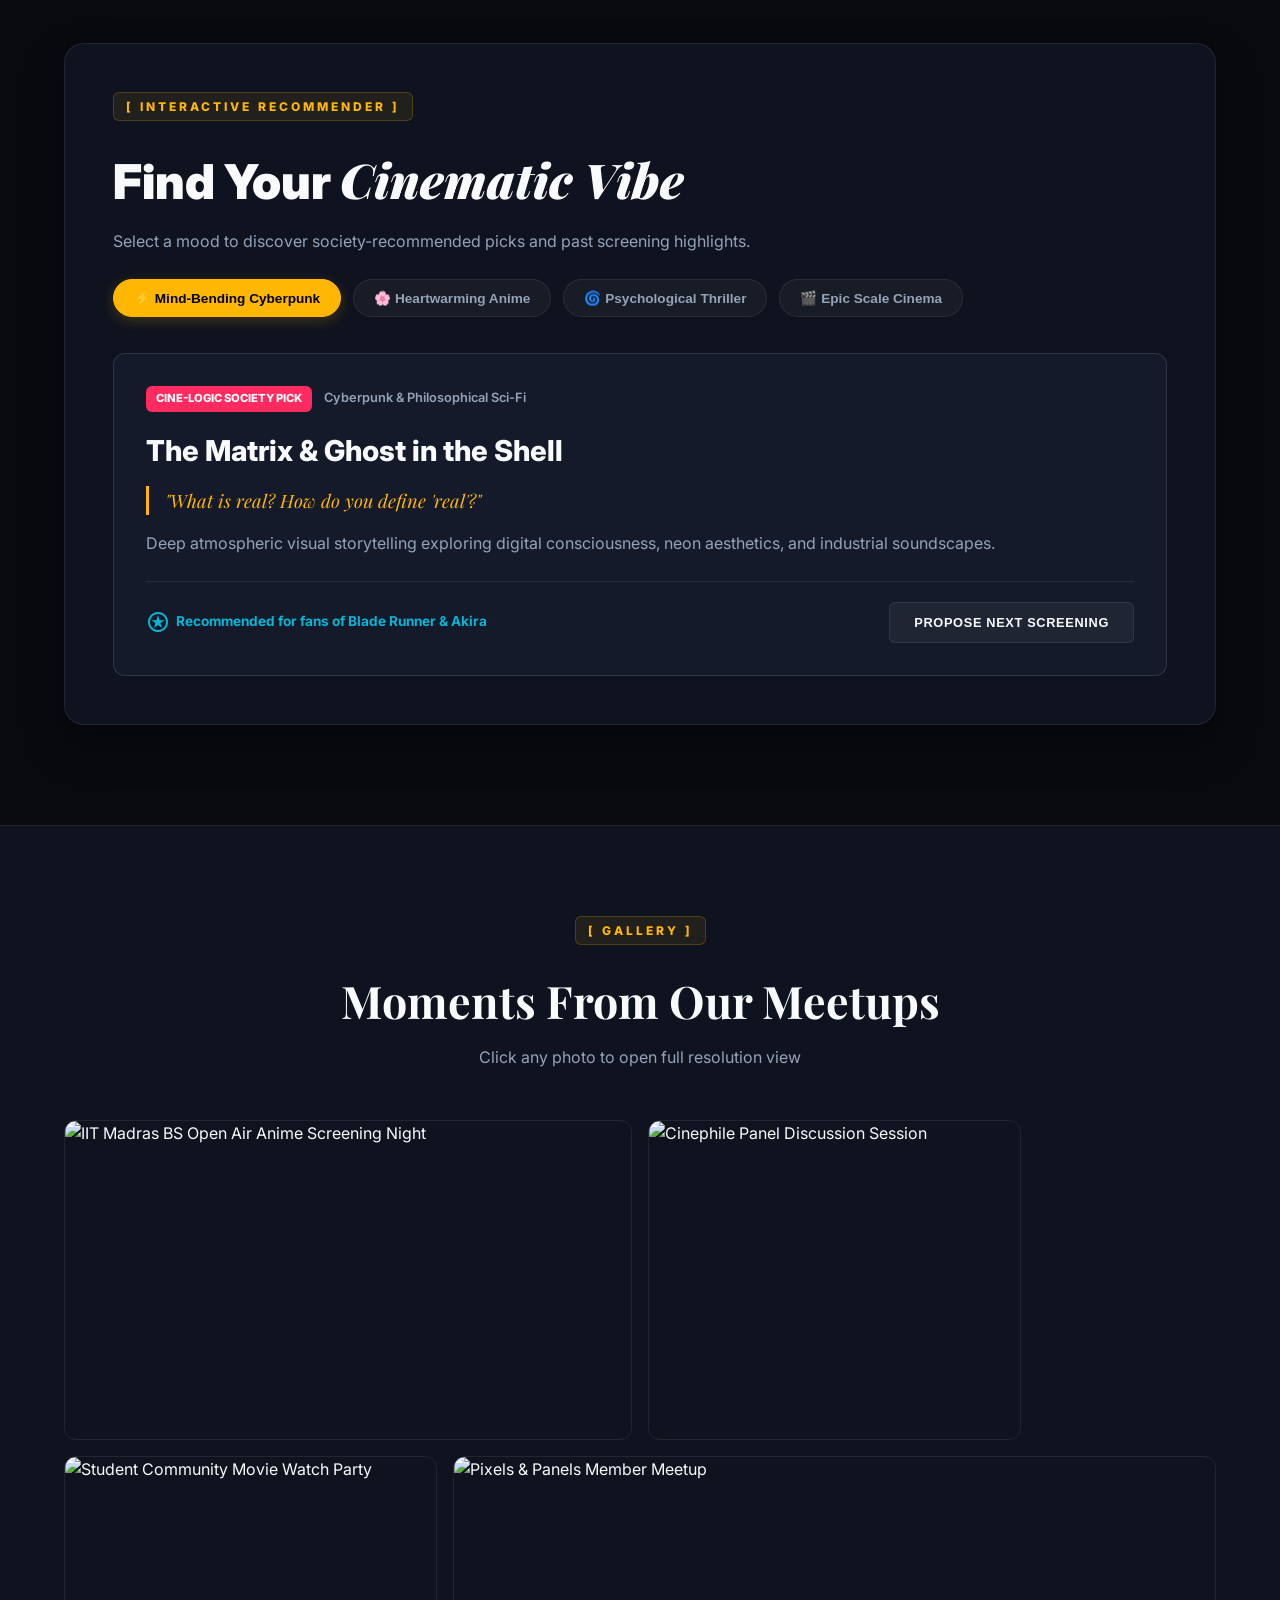
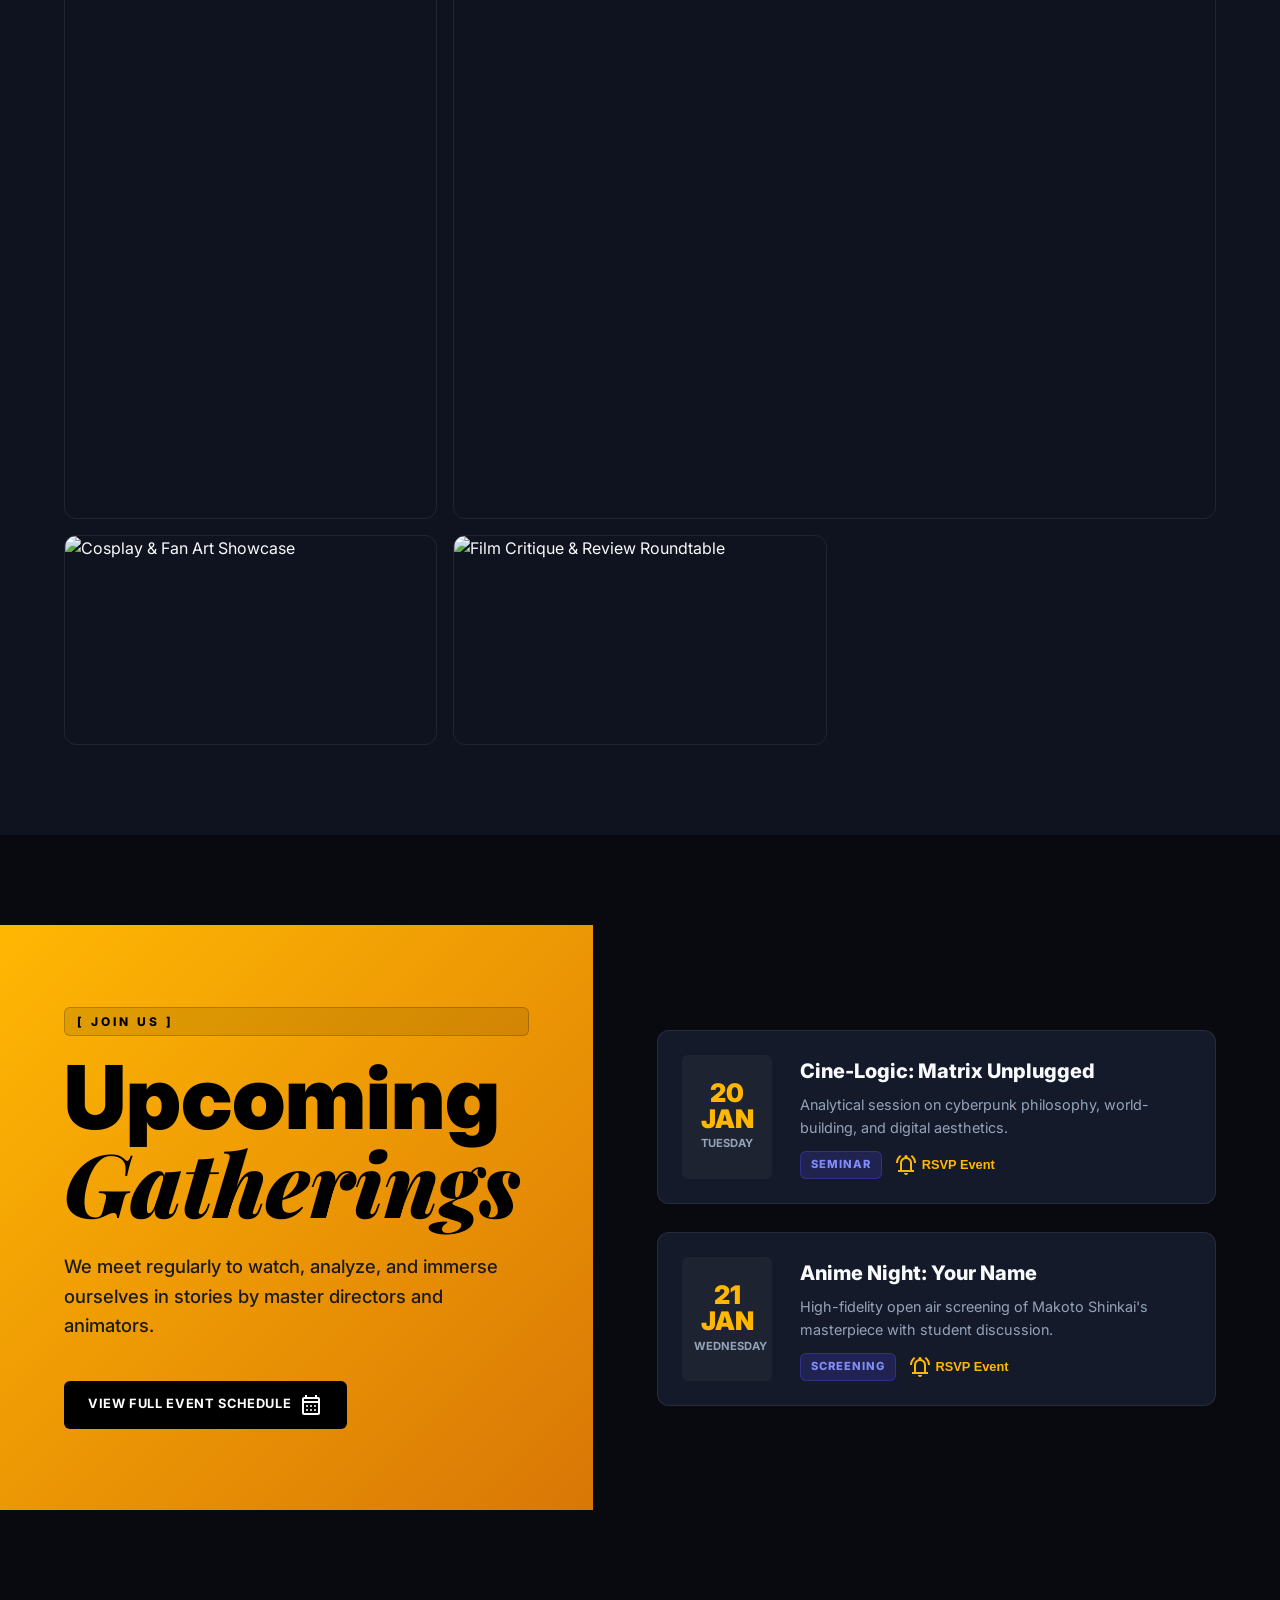
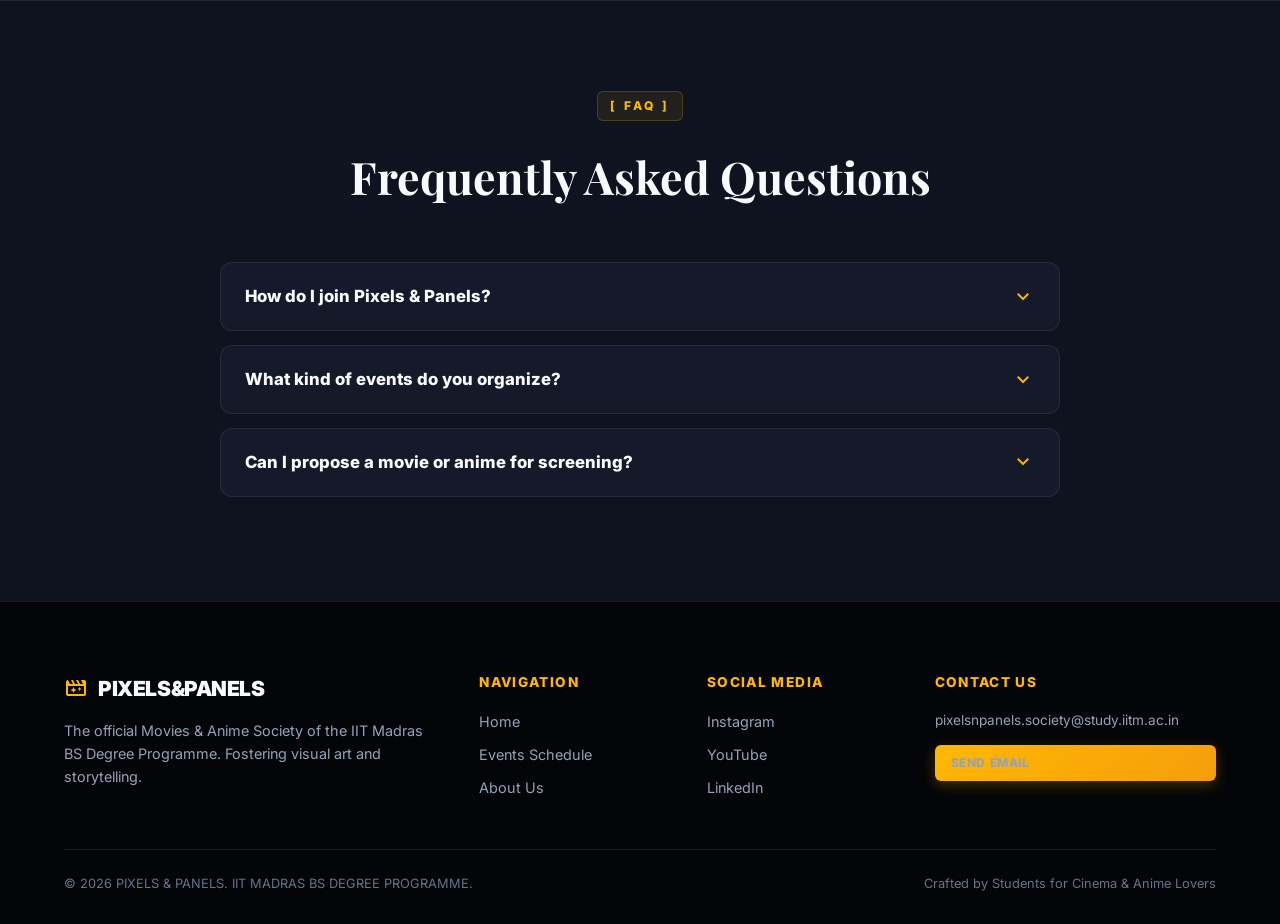
==== commit 6e96f226: "update: refine society verticals to Film & Filmmaking, Anime & Manga, Comics, and Pop Culture" ====
--- a/index.html
+++ b/index.html
@@ -98,53 +98,53 @@
       <div class="verticals-grid">
         <a href="events.html" class="v-card">
           <div class="v-image">
-            <img src="static/images/vertical-anime.avif" alt="Anime Screenings">
+            <img src="static/images/vertical-movies.avif" alt="Film & Filmmaking">
           </div>
           <div class="v-body">
             <div class="v-title">
-              <h3>ANIME SCREENINGS</h3>
+              <h3>FILM & FILMMAKING</h3>
               <span class="material-symbols-outlined md-20">arrow_outward</span>
             </div>
-            <p class="v-desc">High-definition communal screenings of classic films, shonen highlights, and indie anime gems.</p>
+            <p class="v-desc">Watch parties, directing breakdowns, camera angles, and technical film storytelling workshops.</p>
           </div>
         </a>
 
         <a href="events.html" class="v-card">
           <div class="v-image">
-            <img src="static/images/vertical-movies.avif" alt="Movie Nights">
+            <img src="static/images/vertical-anime.avif" alt="Anime & Manga">
           </div>
           <div class="v-body">
             <div class="v-title">
-              <h3>MOVIE NIGHTS</h3>
+              <h3>ANIME & MANGA</h3>
               <span class="material-symbols-outlined md-20">arrow_outward</span>
             </div>
-            <p class="v-desc">Open-air and virtual watch parties covering sci-fi, psychological thrillers, and world cinema classics.</p>
+            <p class="v-desc">High-definition anime screenings, manga chapter discussions, and Japanese animation analysis.</p>
           </div>
         </a>
 
         <a href="events.html" class="v-card">
           <div class="v-image">
-            <img src="static/images/vertical-analysis.avif" alt="Panel Reviews">
+            <img src="static/images/vertical-analysis.avif" alt="Comics">
           </div>
           <div class="v-body">
             <div class="v-title">
-              <h3>PANEL REVIEWS</h3>
+              <h3>COMICS</h3>
               <span class="material-symbols-outlined md-20">arrow_outward</span>
             </div>
-            <p class="v-desc">In-depth roundtable breakdowns analyzing cinematography, story mechanics, score composition, and themes.</p>
+            <p class="v-desc">Comic book breakdowns, graphic novel storytelling, visual art styles, and panel layout mechanics.</p>
           </div>
         </a>
 
         <a href="events.html" class="v-card">
           <div class="v-image">
-            <img src="static/images/vertical-cosplay.avif" alt="Cosplay Meets">
+            <img src="static/images/vertical-cosplay.avif" alt="Pop Culture">
           </div>
           <div class="v-body">
             <div class="v-title">
-              <h3>COSPLAY MEETS</h3>
+              <h3>POP CULTURE</h3>
               <span class="material-symbols-outlined md-20">arrow_outward</span>
             </div>
-            <p class="v-desc">Creative showcases, costume crafting meetups, and pop-culture celebrations during society events.</p>
+            <p class="v-desc">Cosplay showcases, gaming meetups, pop-culture trivia nights, and fan-art celebrations.</p>
           </div>
         </a>
       </div>
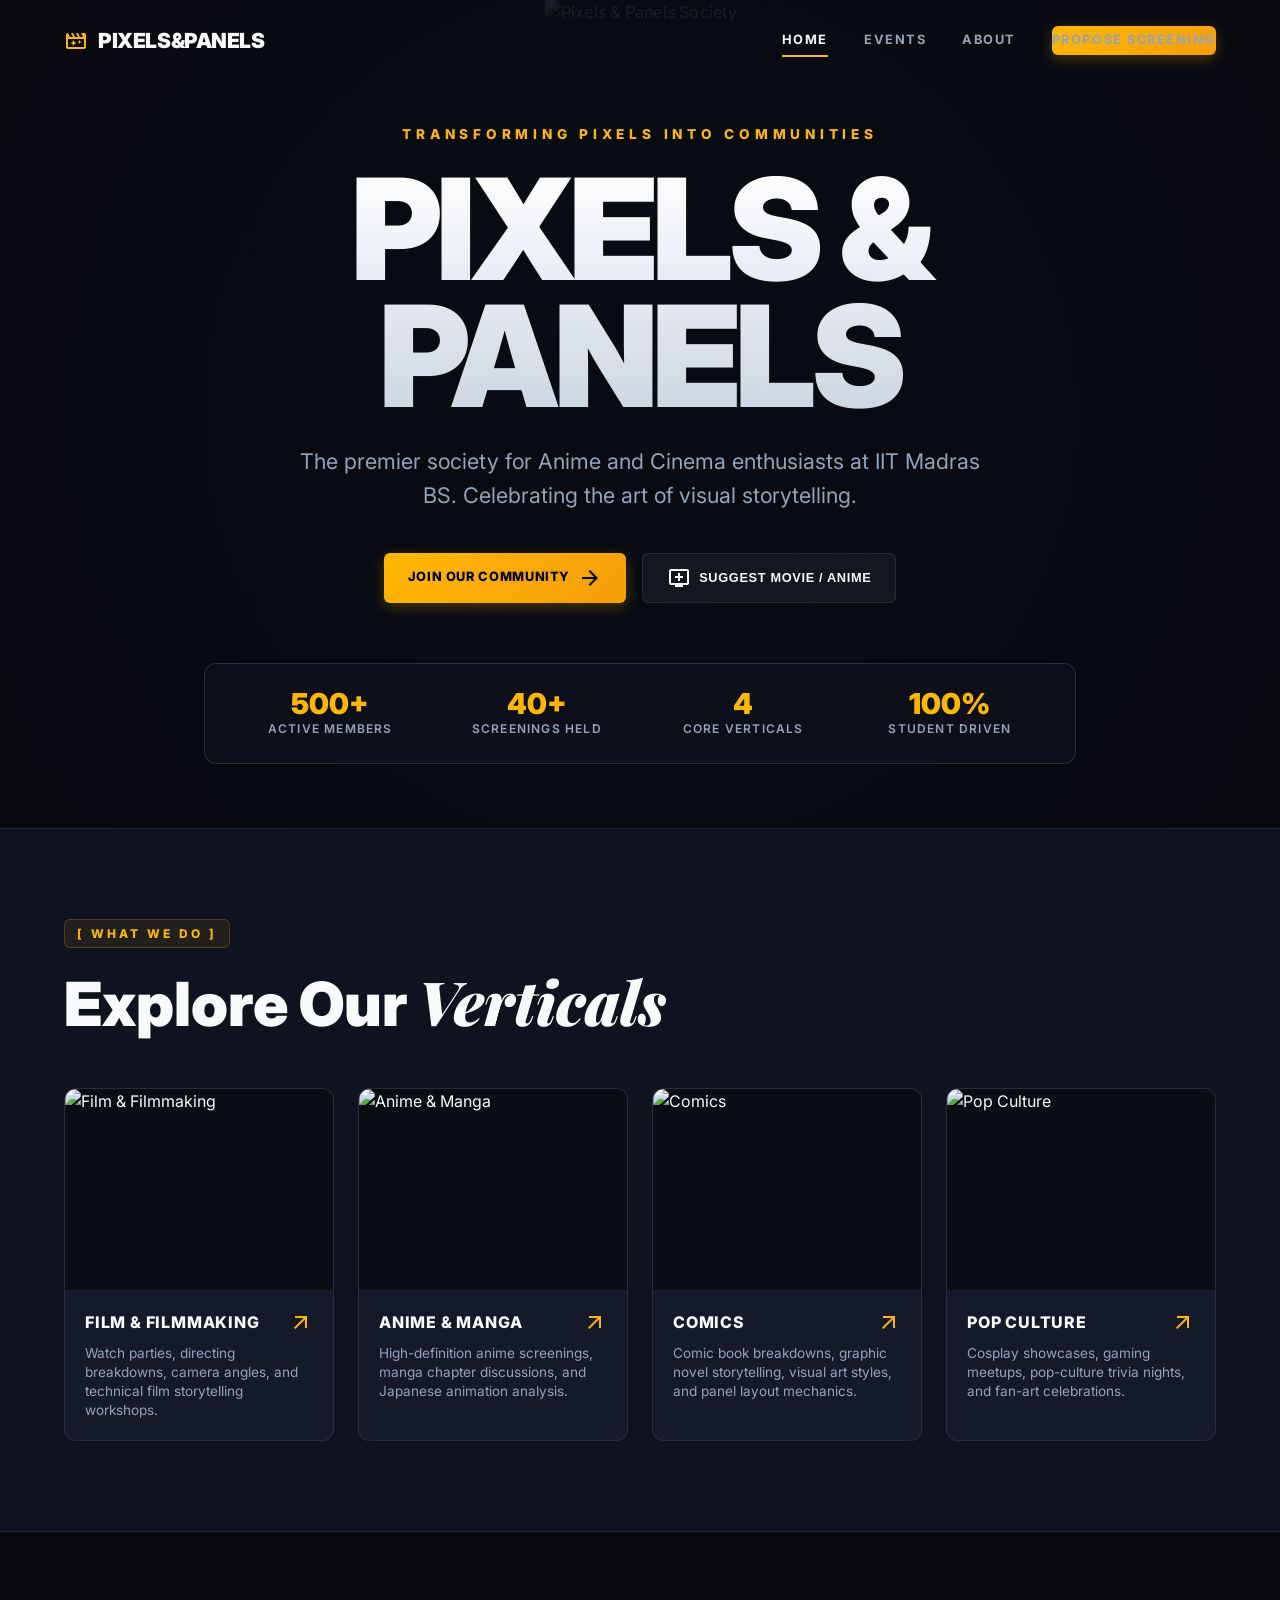
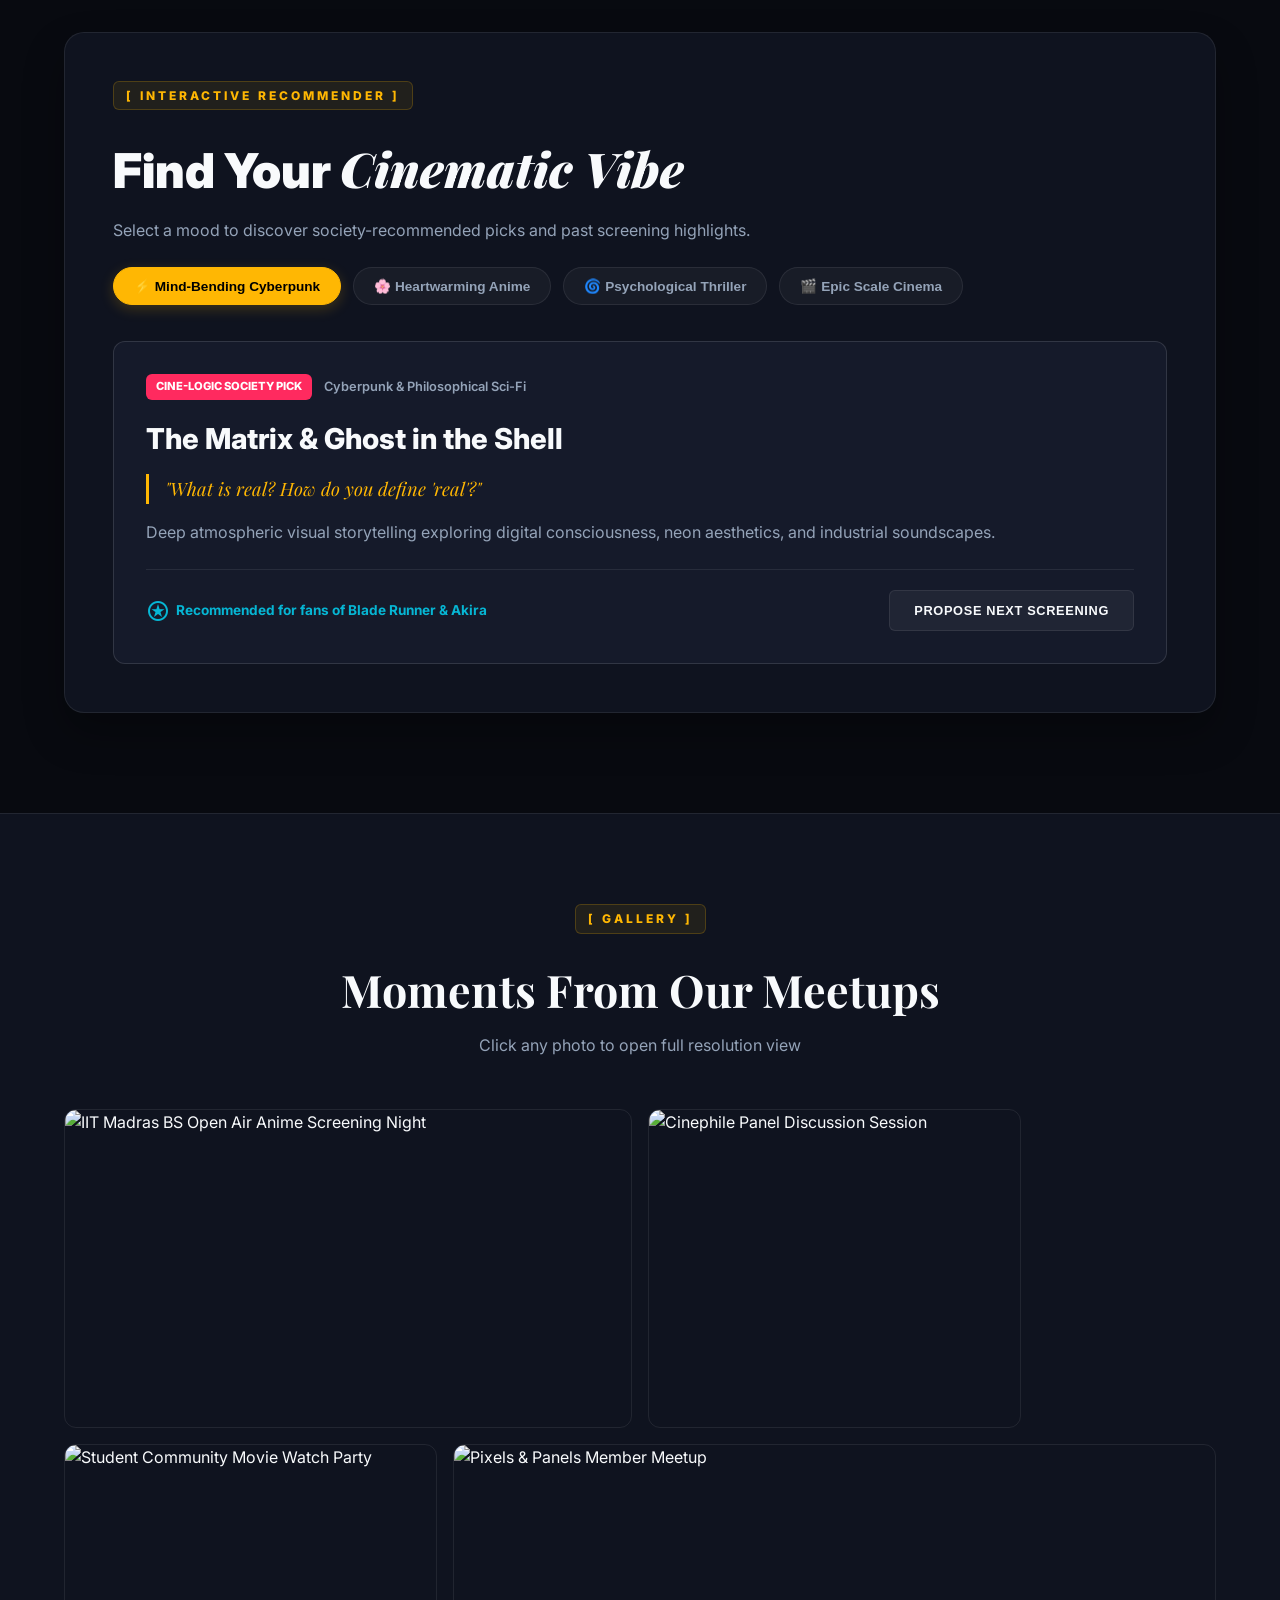
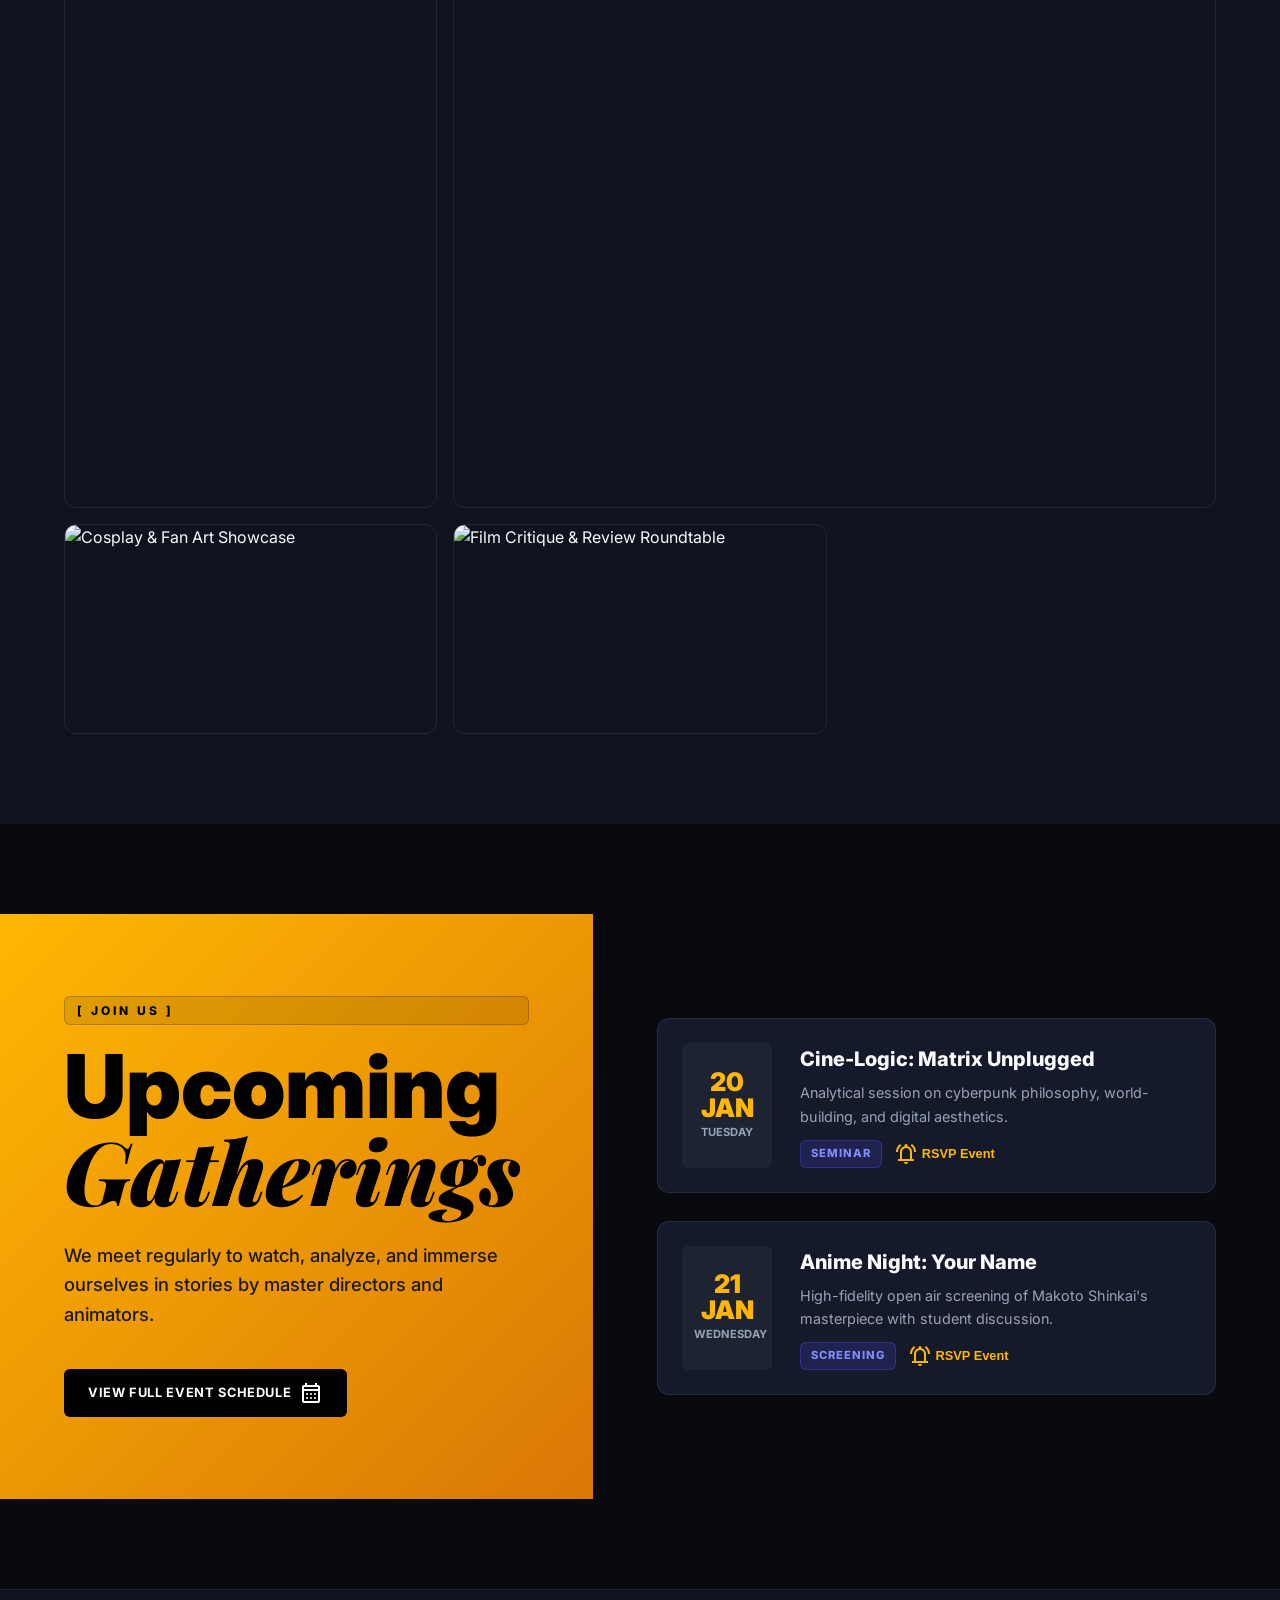
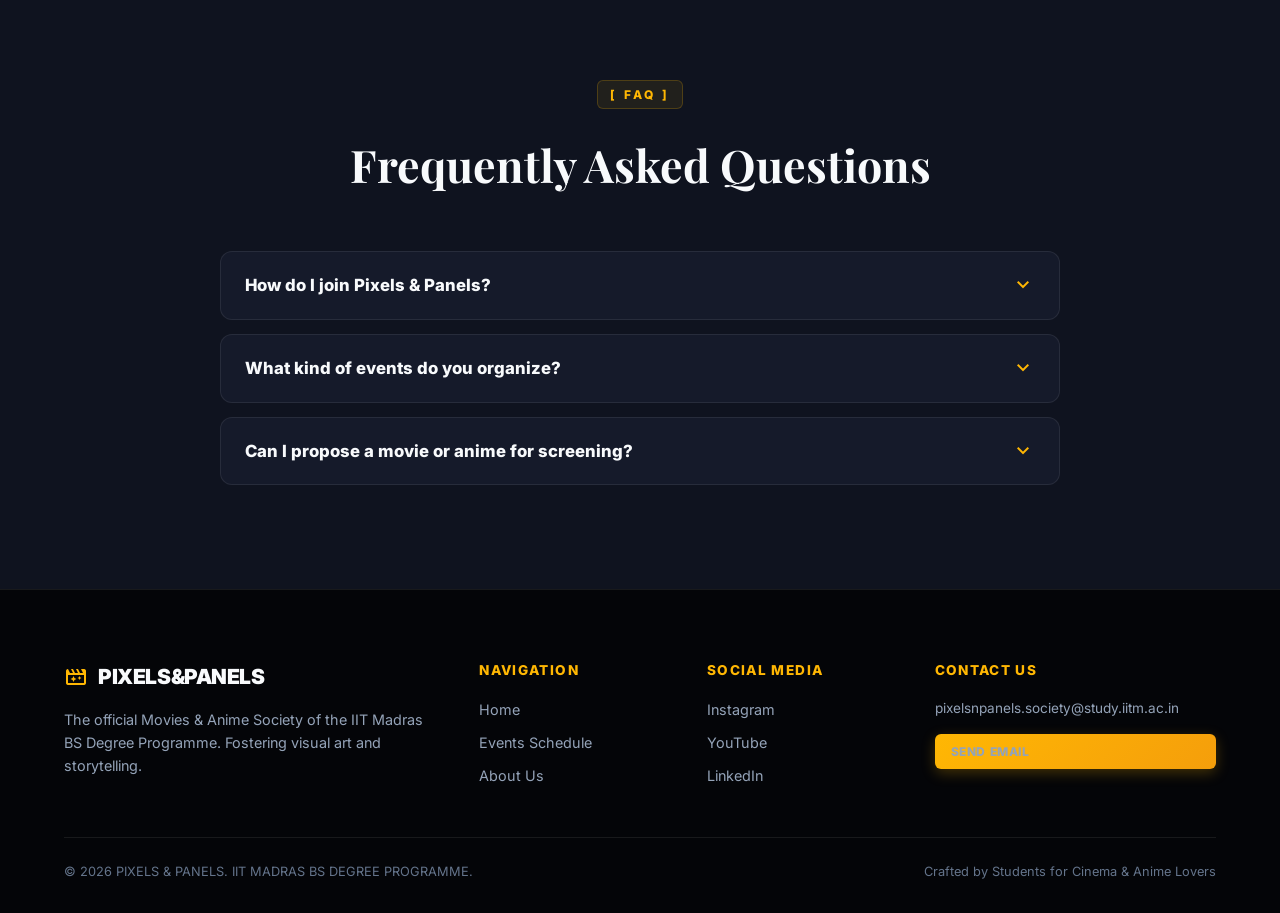
==== commit e937d8ce: "style: preserve hero.png image with enhanced visibility, tagline, and UI/UX overlay" ====
--- a/index.html
+++ b/index.html
@@ -38,20 +38,17 @@
   <!-- Hero Header -->
   <header class="hero">
     <div class="hero-bg">
-      <img src="static/images/hero.png" alt="Pixels and Panels Hero Atmosphere">
+      <img src="static/images/hero.png" alt="Pixels & Panels Society">
       <div class="hero-overlay"></div>
     </div>
     
     <div class="hero-content">
-      <div class="hero-badge">
-        <span class="material-symbols-outlined md-18">local_movies</span>
-        IIT Madras BS Society
-      </div>
+      <p class="hero-tagline">Transforming Pixels into Communities</p>
       
       <h1>PIXELS & PANELS</h1>
       
       <p class="hero-desc">
-        The premier student community celebrating global cinema, anime masterpieces, and visual storytelling at IIT Madras BS.
+        The premier society for Anime and Cinema enthusiasts at IIT Madras BS. Celebrating the art of visual storytelling.
       </p>
 
       <div class="hero-actions">
@@ -61,7 +58,7 @@
         </a>
         <button class="btn-secondary trigger-proposal-modal">
           <span class="material-symbols-outlined md-18">add_to_queue</span>
-          Suggest Movie/Anime
+          Suggest Movie / Anime
         </button>
       </div>
 
--- a/static/style.css
+++ b/static/style.css
@@ -289,7 +289,7 @@
   width: 100%;
   height: 100%;
   object-fit: cover;
-  filter: brightness(0.28) contrast(1.15);
+  filter: brightness(0.42) contrast(1.1);
   transform: scale(1.03);
   transition: transform 10s ease-out;
 }
@@ -298,8 +298,8 @@
   position: absolute;
   inset: 0;
   background: 
-    radial-gradient(circle at center, rgba(15, 19, 31, 0.4) 0%, var(--bg-primary) 90%),
-    linear-gradient(to bottom, rgba(8, 10, 16, 0.6) 0%, rgba(8, 10, 16, 0.95) 100%);
+    radial-gradient(circle at center, rgba(15, 19, 31, 0.2) 0%, var(--bg-primary) 92%),
+    linear-gradient(to bottom, rgba(8, 10, 16, 0.4) 0%, rgba(8, 10, 16, 0.95) 100%);
 }
 
 .hero-content {
@@ -308,20 +308,13 @@
   padding: 0 var(--container-pad);
 }
 
-.hero-badge {
-  display: inline-flex;
-  align-items: center;
-  gap: 8px;
-  padding: 6px 16px;
-  border-radius: var(--radius-full);
-  background: rgba(255, 183, 3, 0.1);
-  border: 1px solid rgba(255, 183, 3, 0.25);
+.hero-tagline {
   color: var(--accent-gold);
-  font-size: 0.75rem;
-  font-weight: 800;
-  letter-spacing: 0.2em;
+  font-size: 0.85rem;
+  letter-spacing: 0.35em;
+  font-weight: 800;
+  margin-bottom: 1.25rem;
   text-transform: uppercase;
-  margin-bottom: 1.5rem;
 }
 
 .hero h1 {
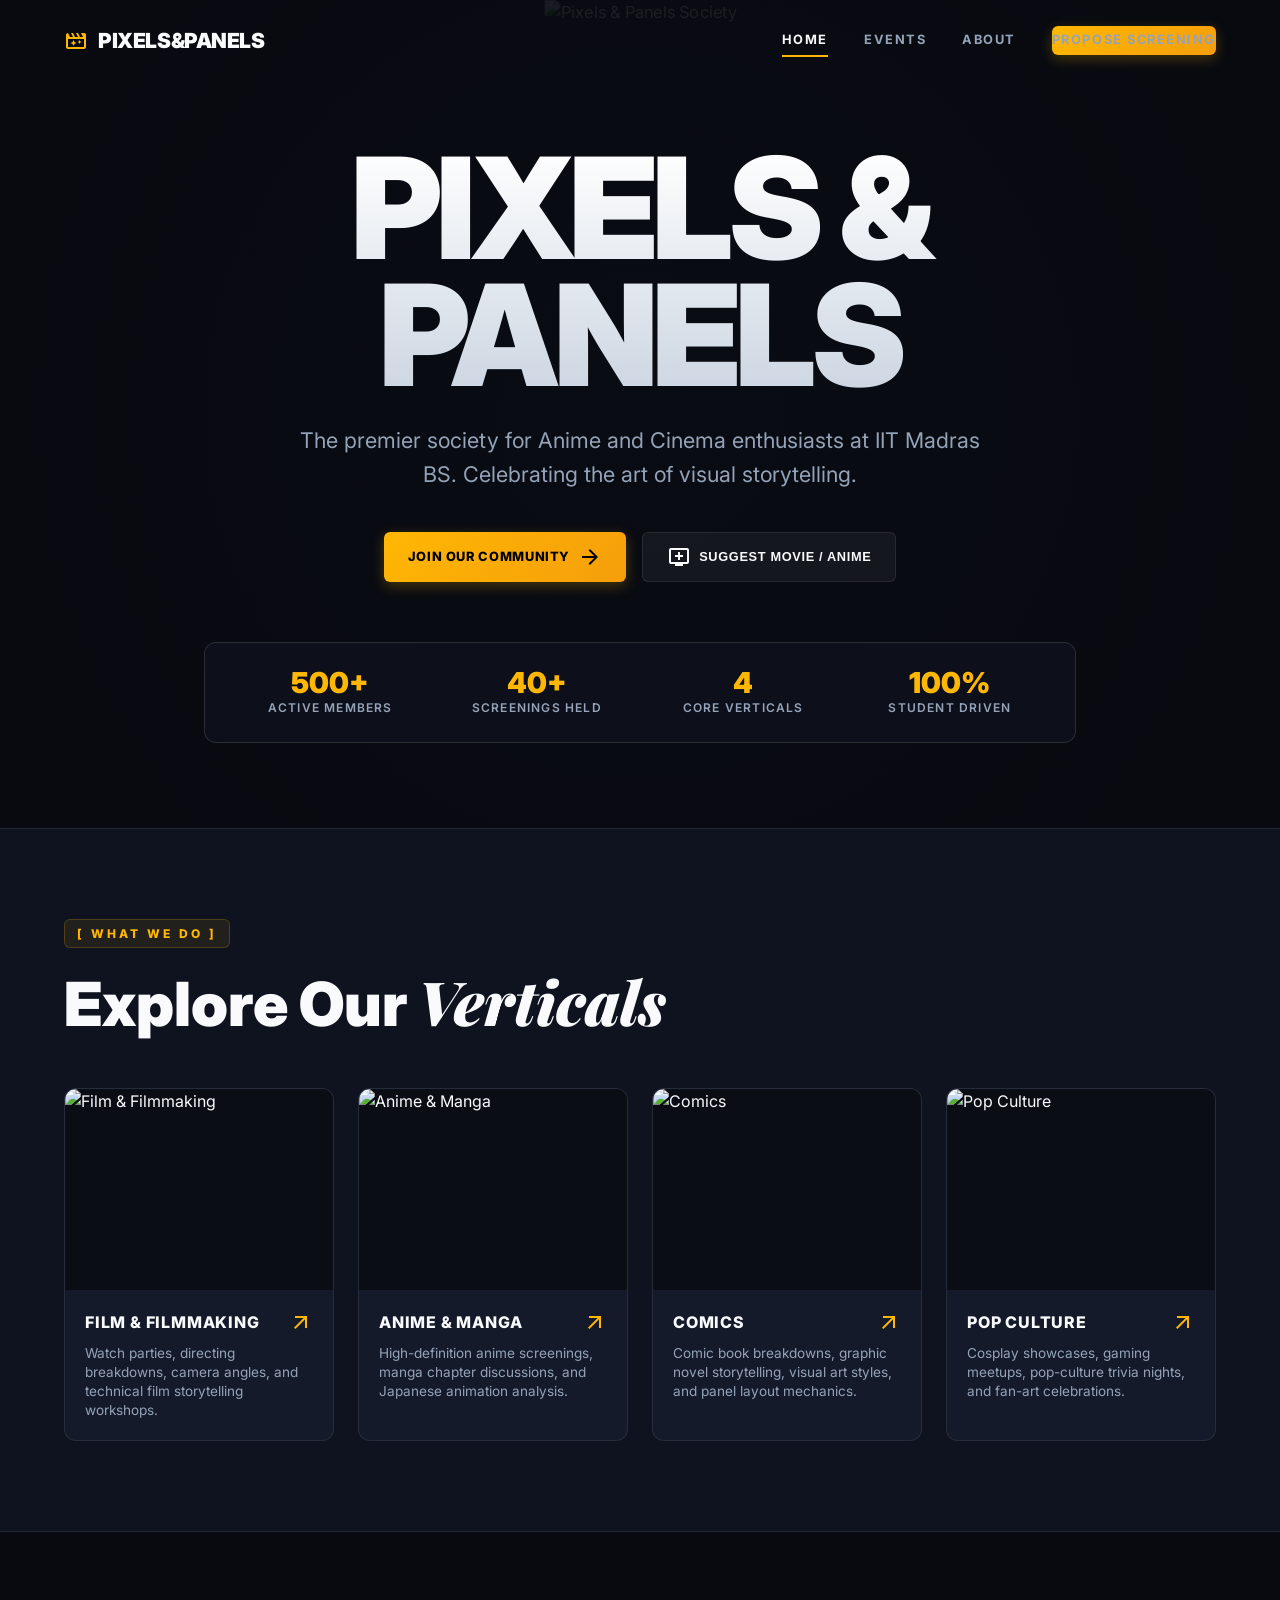
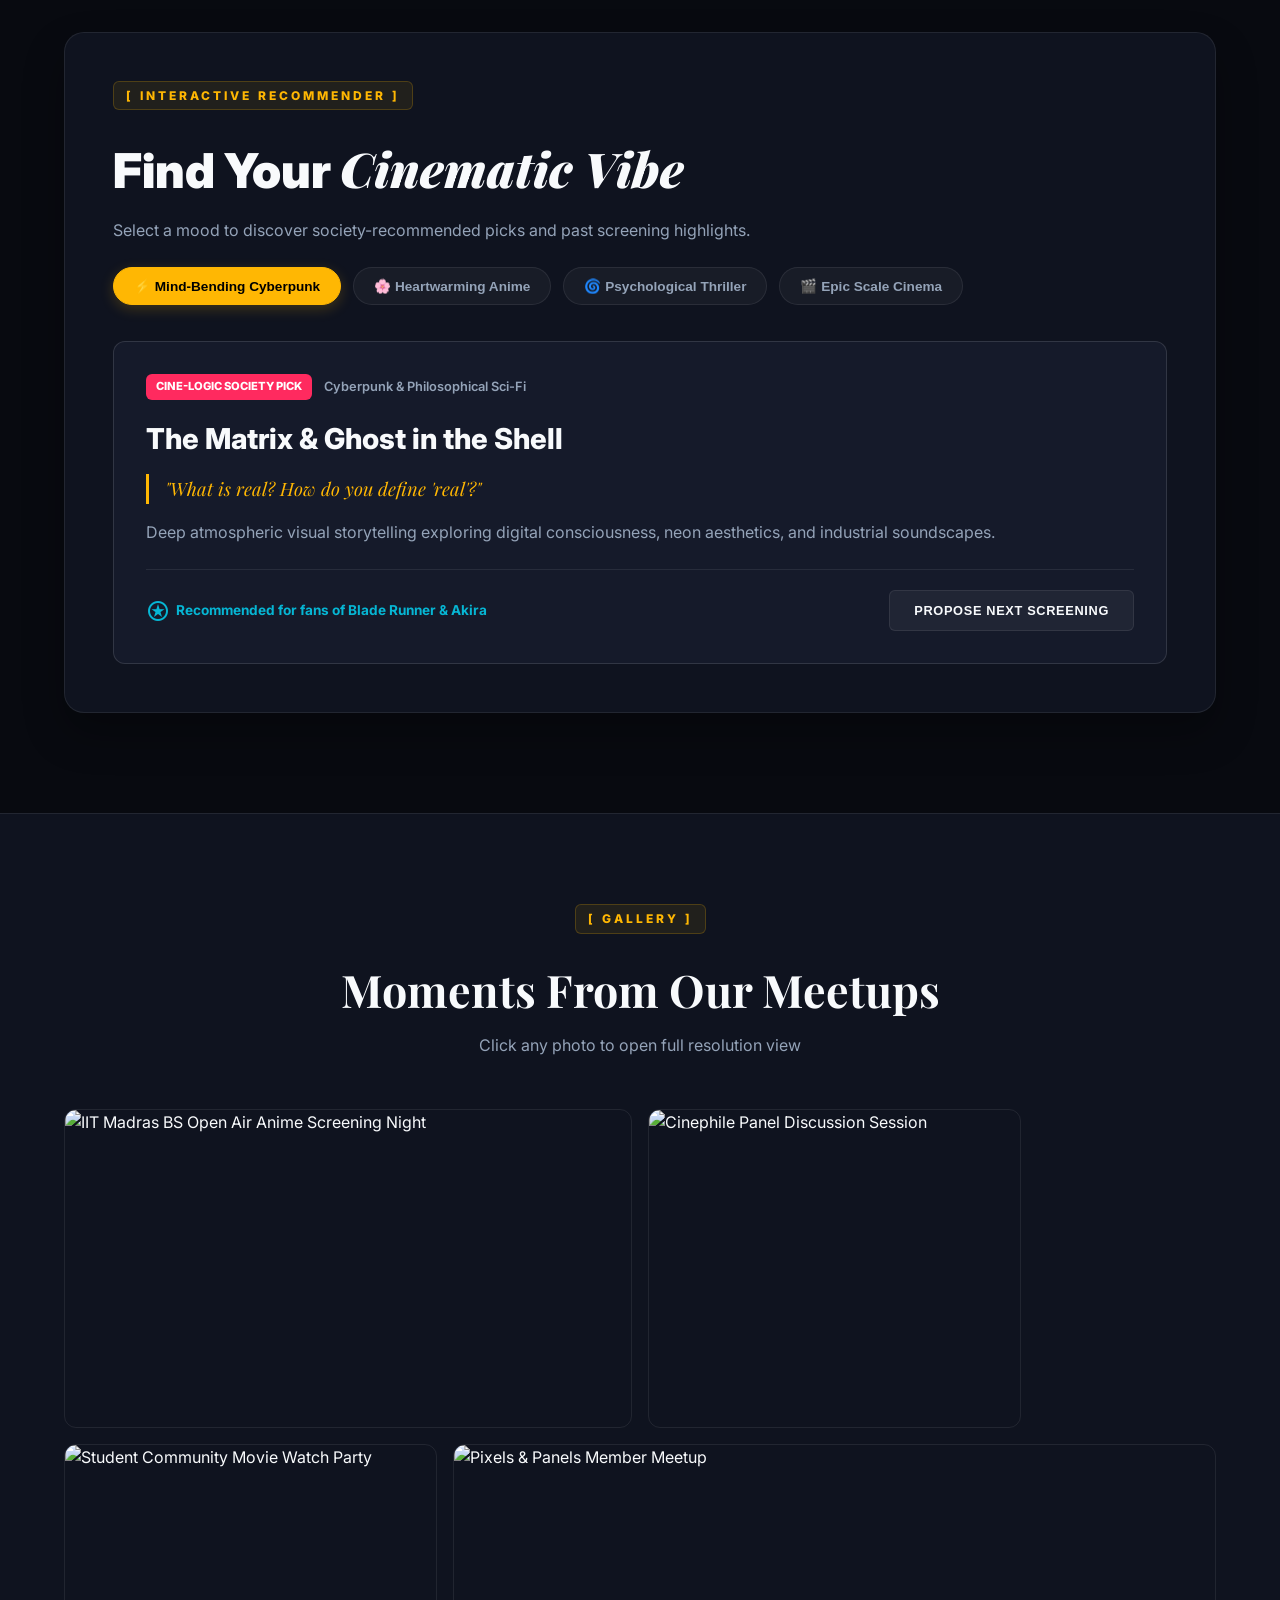
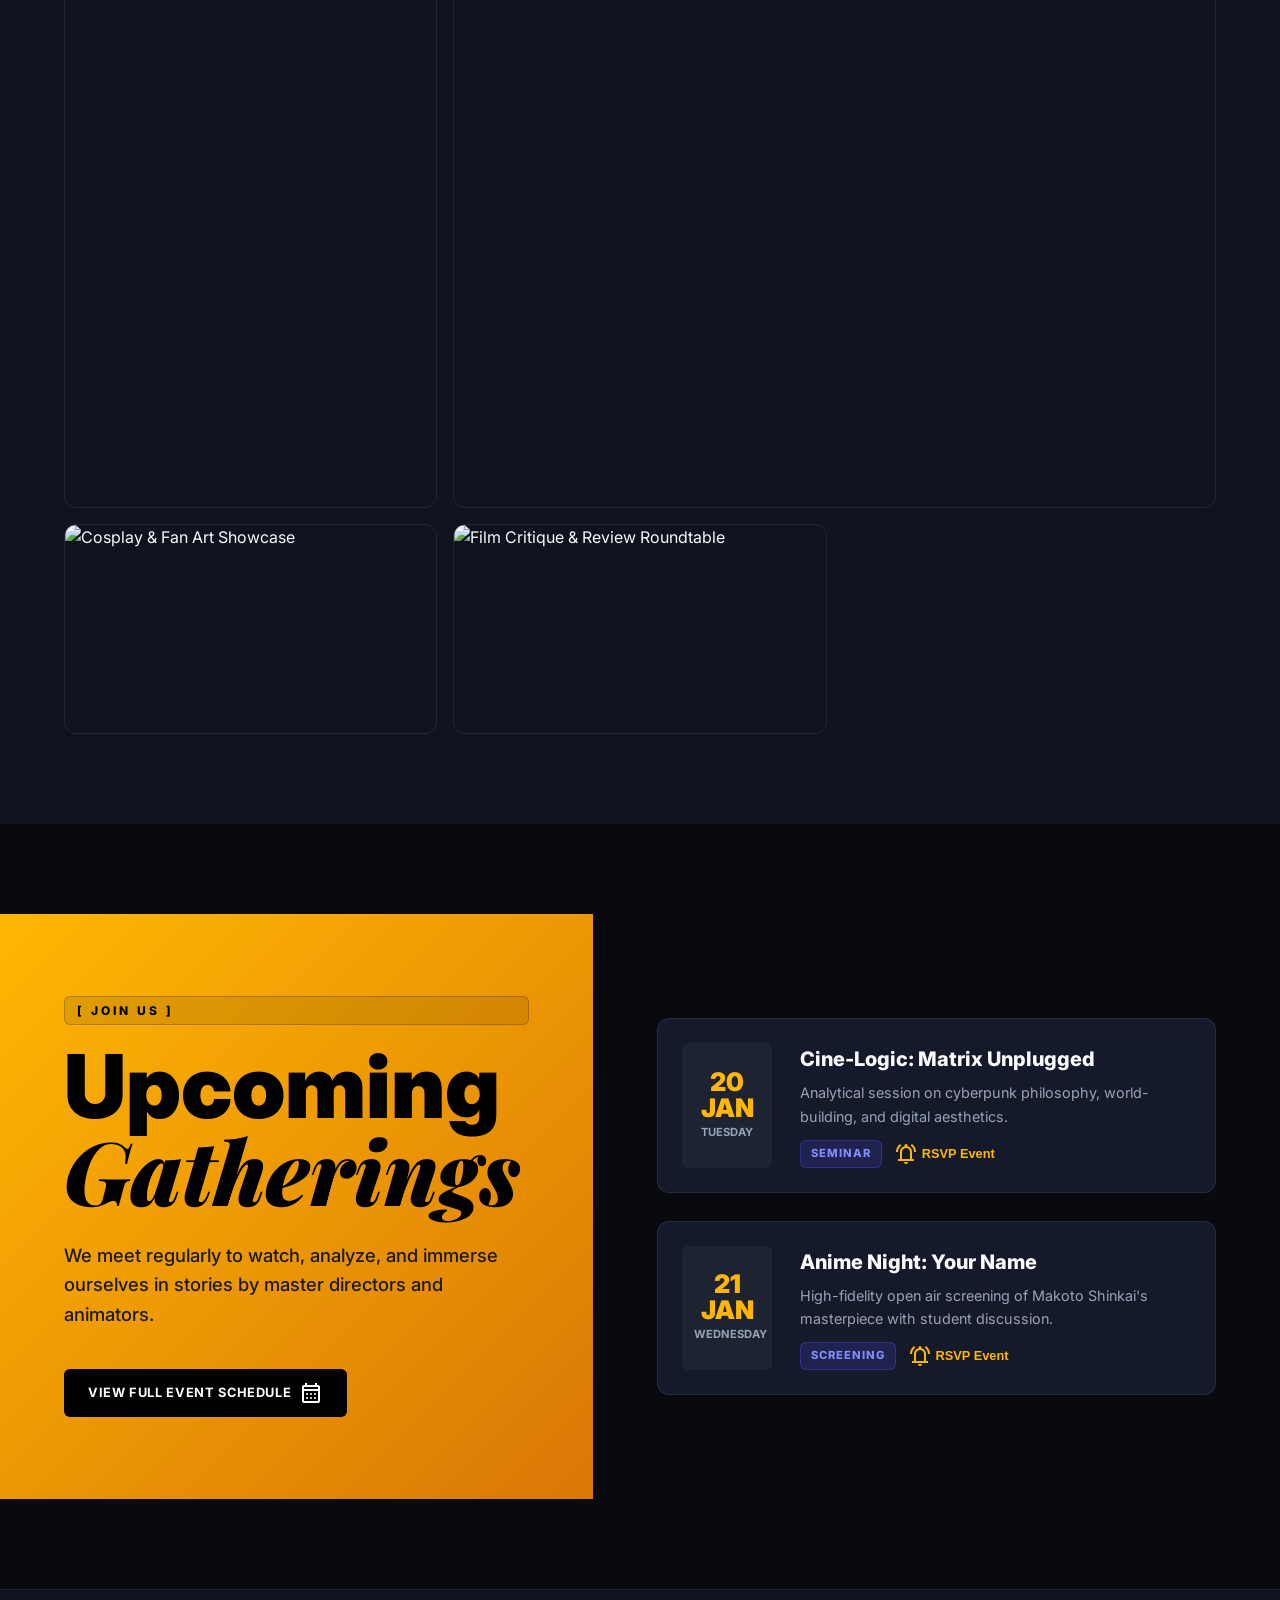
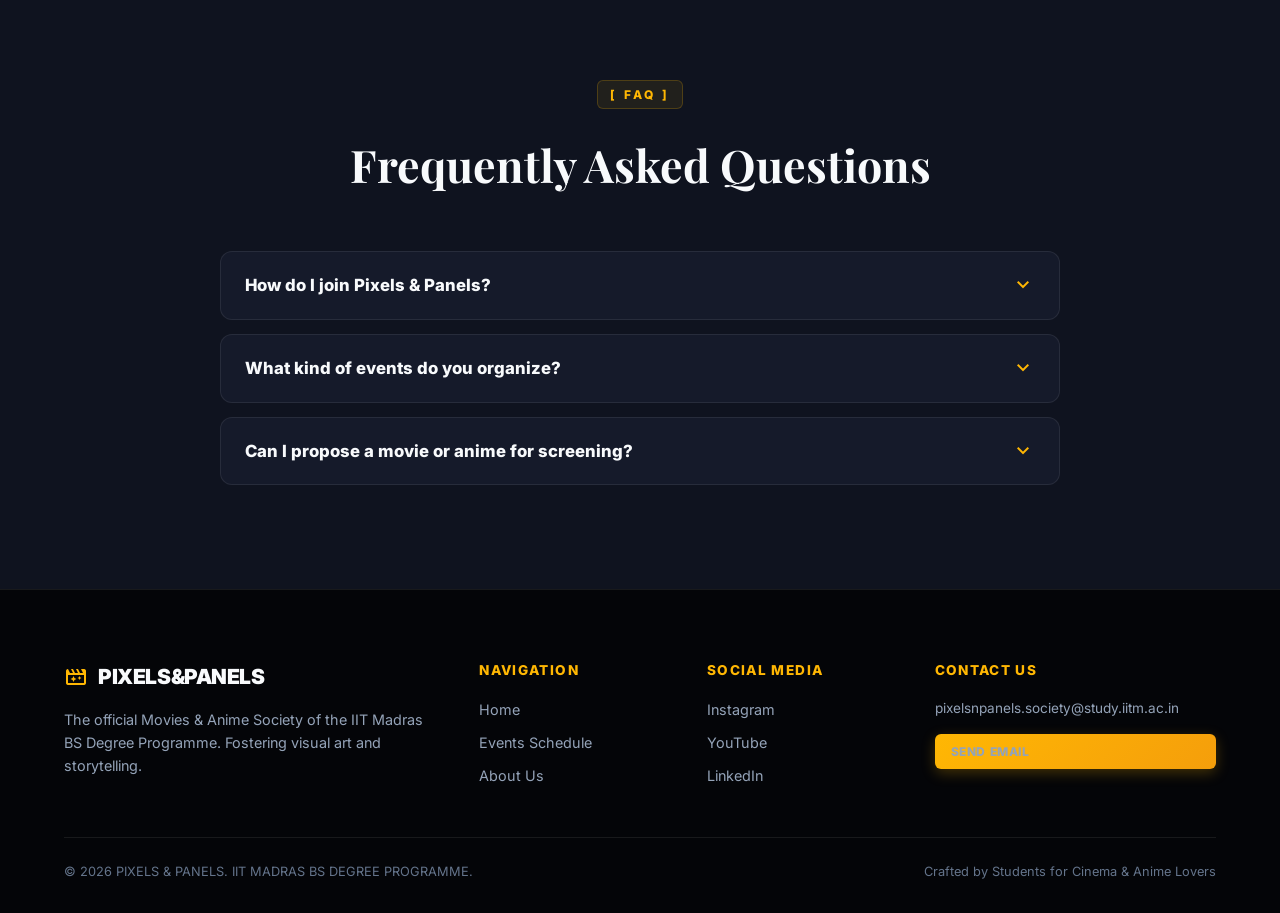
==== commit 1e50c42f: "style: remove hero tagline 'Transforming Pixels into Communities'" ====
--- a/index.html
+++ b/index.html
@@ -43,8 +43,6 @@
     </div>
     
     <div class="hero-content">
-      <p class="hero-tagline">Transforming Pixels into Communities</p>
-      
       <h1>PIXELS & PANELS</h1>
       
       <p class="hero-desc">
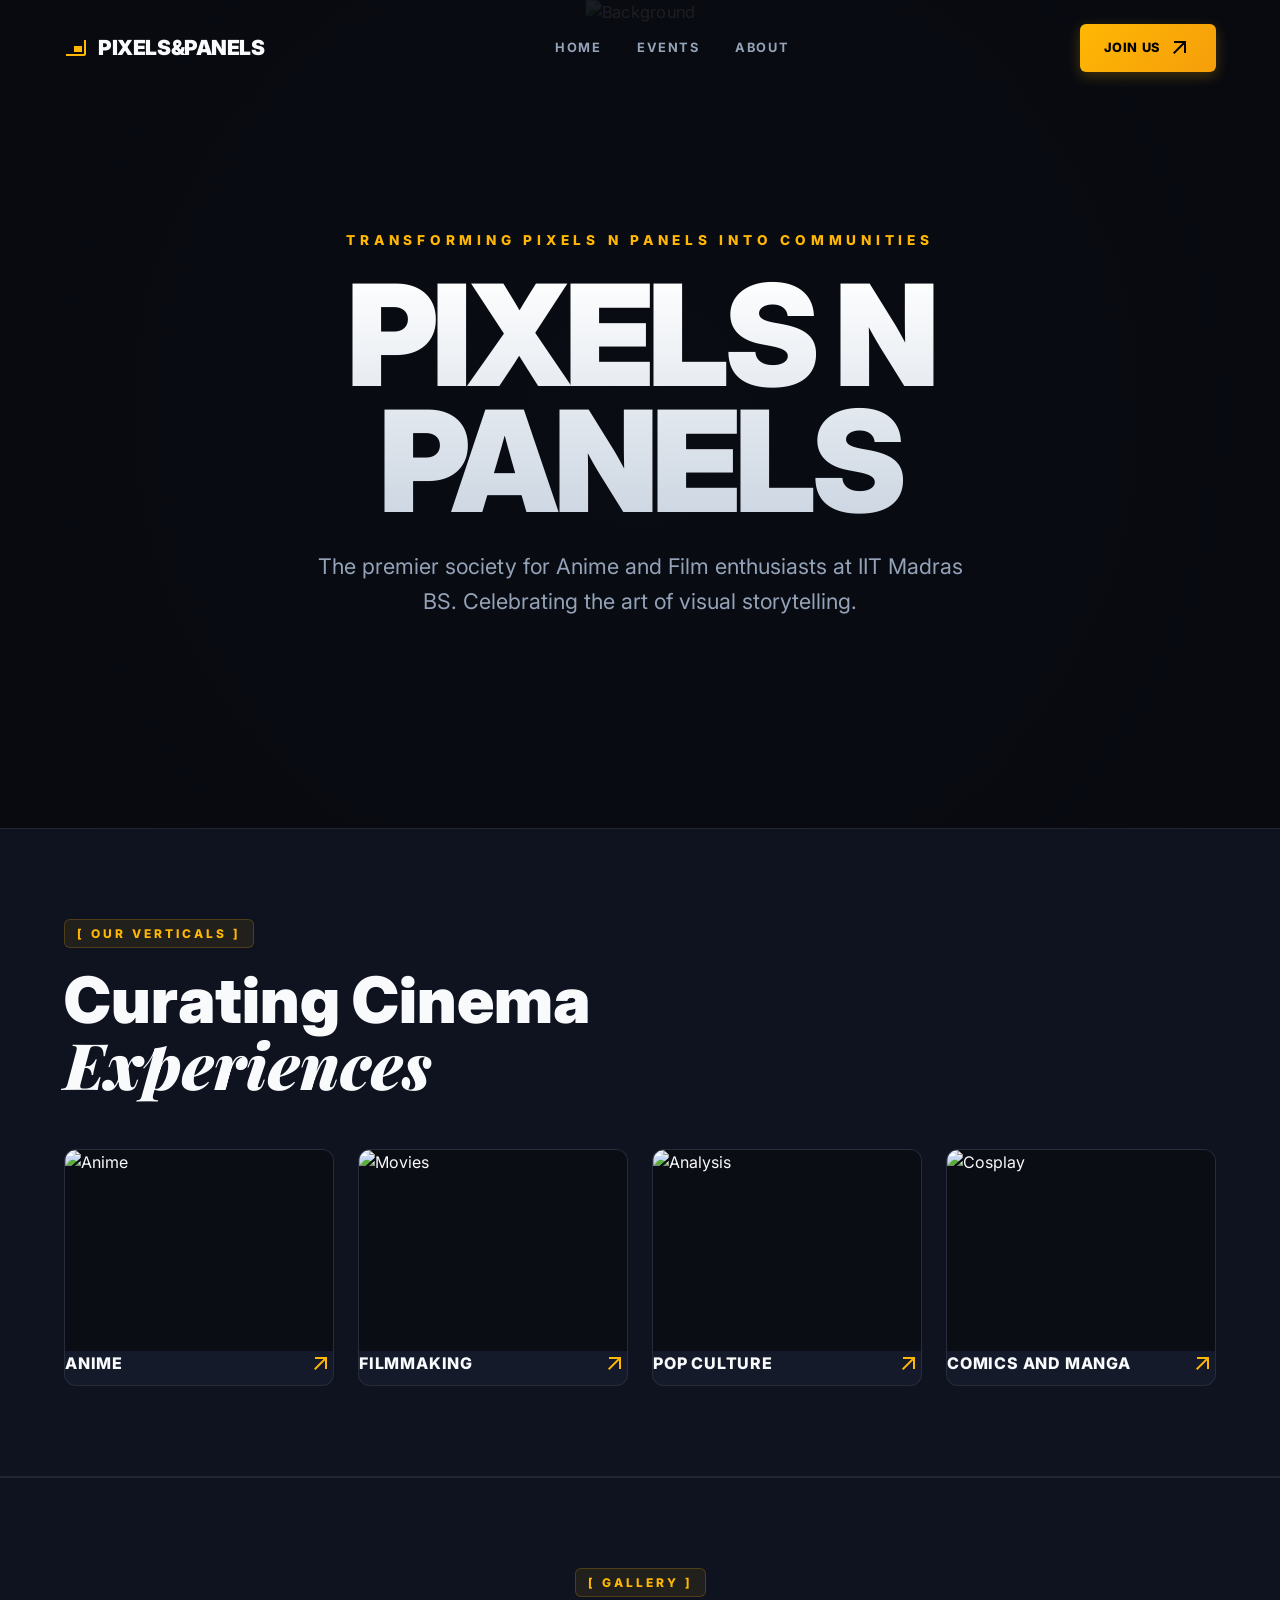
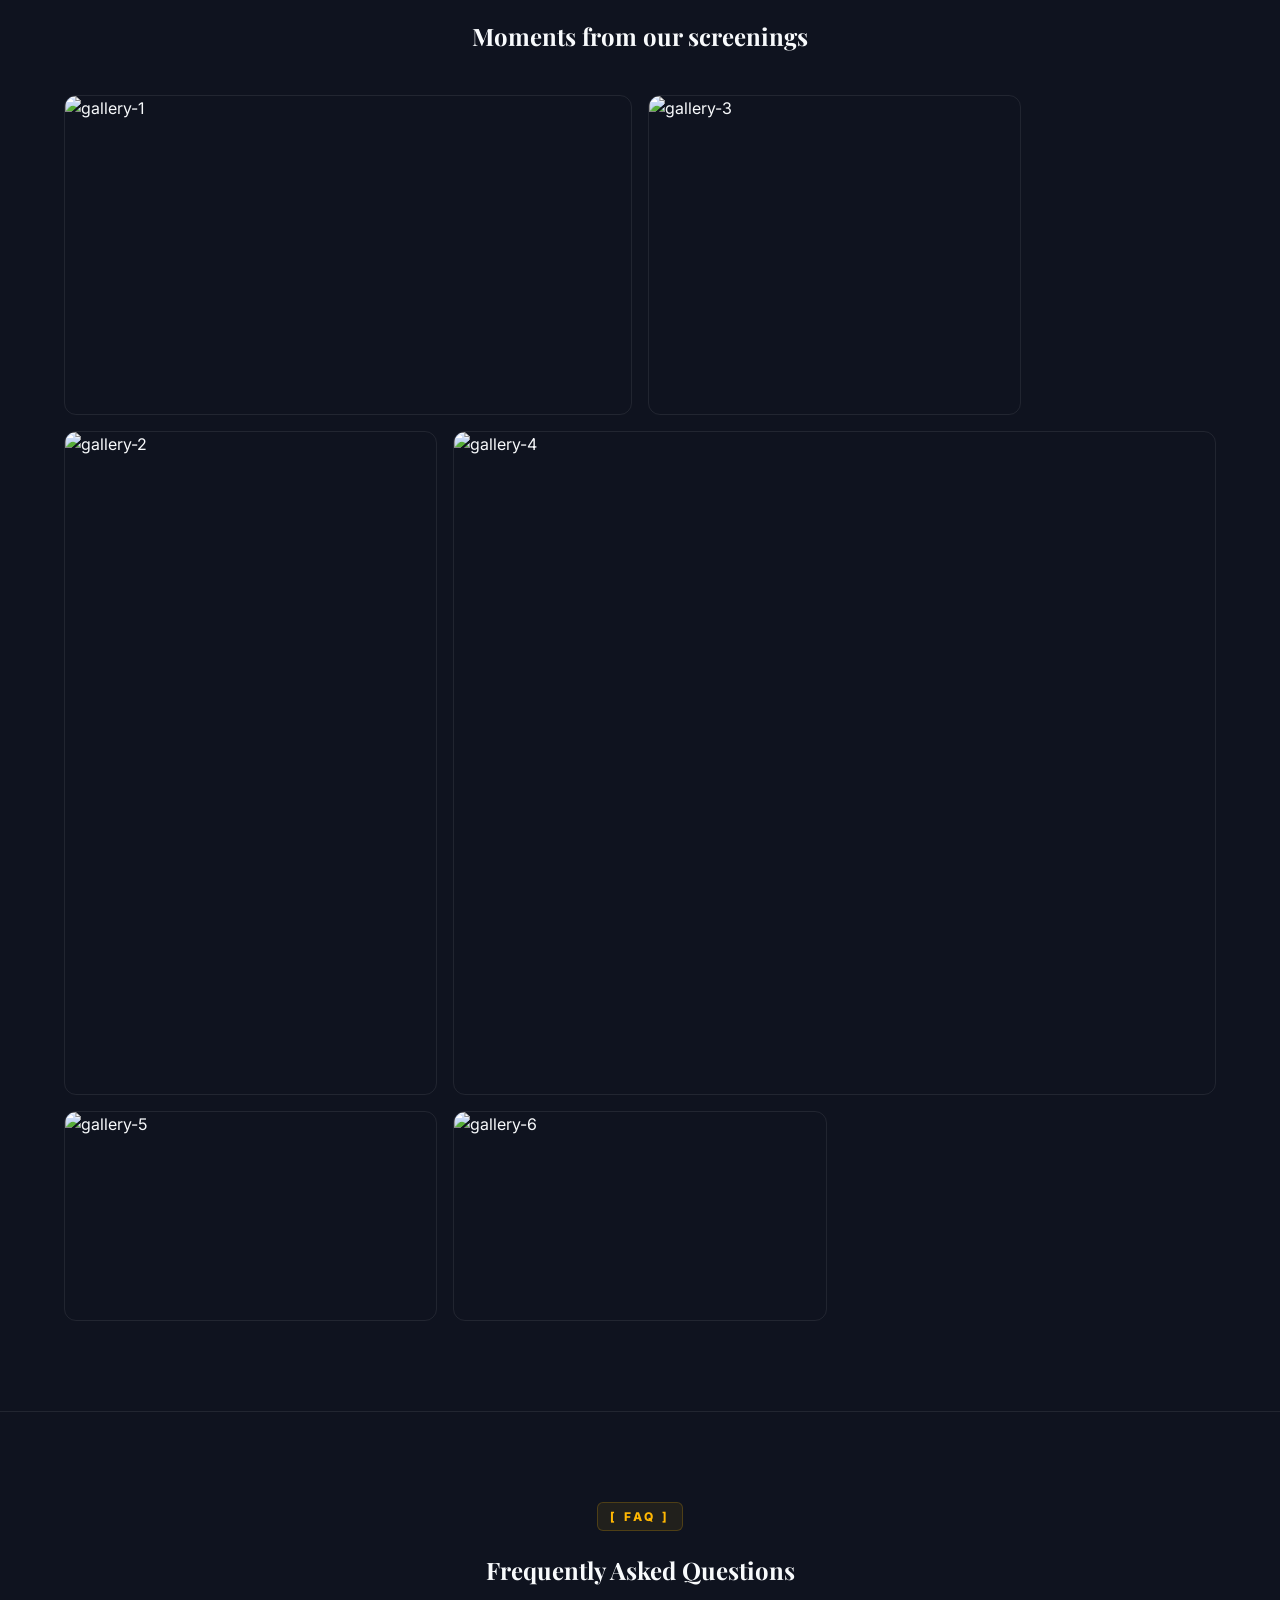
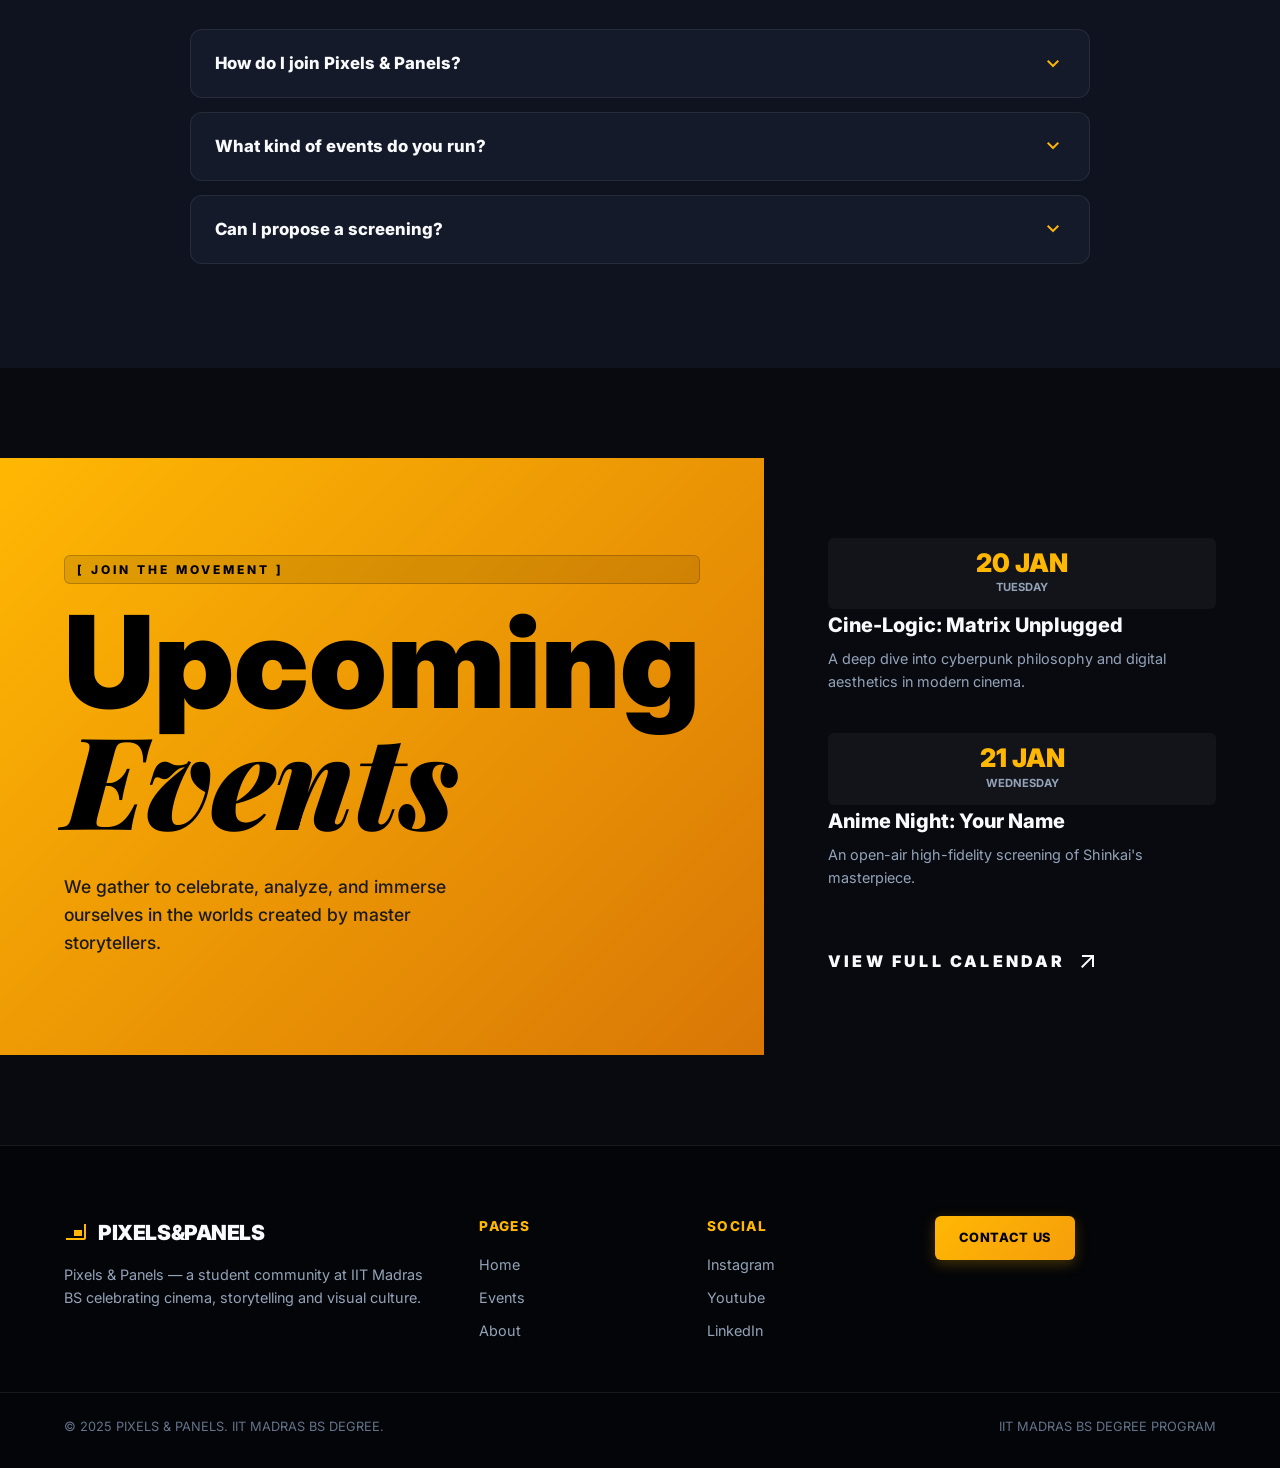
==== commit 8433eff6: "Update index.html" ====
--- a/index.html
+++ b/index.html
@@ -4,356 +4,246 @@
 <head>
   <meta charset="UTF-8">
   <meta name="viewport" content="width=device-width, initial-scale=1.0">
-  <title>Pixels & Panels | IIT Madras BS Movies & Anime Society</title>
-  <meta name="description" content="The official Movies and Anime Society at IIT Madras BS Degree Programme. Celebrating visual storytelling, film screenings, anime discussions, and creative community.">
-  
+  <title>Pixels & Panels | IIT Madras BS</title>
   <link rel="stylesheet" href="static/style.css">
-  <link rel="preconnect" href="https://fonts.googleapis.com">
-  <link rel="preconnect" href="https://fonts.gstatic.com" crossorigin>
-  <link href="https://fonts.googleapis.com/css2?family=Inter:wght@400;500;600;700;800;900&family=Playfair+Display:ital,wght@0,700;1,400;1,700&display=swap" rel="stylesheet">
-  <link rel="stylesheet" href="https://fonts.googleapis.com/css2?family=Material+Symbols+Outlined:opsz,wght,FILL,GRAD@20..48,400,0,0&display=swap">
+  <link
+    href="https://fonts.googleapis.com/css2?family=Inter:wght@400;600;700;800;900&family=Playfair+Display:ital,wght@0,700;1,400;1,700&display=swap"
+    rel="stylesheet">
+  <link rel="stylesheet"
+    href="https://fonts.googleapis.com/css2?family=Material+Symbols+Outlined:opsz,wght,FILL,GRAD@20..48,400,0,0&display=swap">
 </head>
 
 <body>
 
-  <!-- Navigation Bar -->
   <nav id="navbar">
     <a href="index.html" class="nav-logo">
-      <span class="material-symbols-outlined md-28">movie_filter</span>
+      <span class="material-symbols-outlined md-28">picture_in_picture_small</span>
       <span>Pixels&Panels</span>
     </a>
-
     <div class="nav-links">
-      <a href="index.html" class="active">Home</a>
+      <a href="index.html">Home</a>
       <a href="events.html">Events</a>
       <a href="about.html">About</a>
-      <a href="#" class="btn-cta trigger-proposal-modal">Propose Screening</a>
-    </div>
-
-    <button class="nav-toggle" aria-label="Toggle navigation menu">
-      <span class="material-symbols-outlined md-28">menu</span>
-    </button>
+    </div>
+    <button class="nav-toggle" aria-label="Toggle menu"><span
+        class="material-symbols-outlined md-28">menu</span></button>
+    <a href="https://tr.ee/pxVWWx1ZK_" class="btn-cta">
+      Join Us
+      <span class="material-symbols-outlined md-18">arrow_outward</span>
+    </a>
   </nav>
 
-  <!-- Hero Header -->
   <header class="hero">
     <div class="hero-bg">
-      <img src="static/images/hero.png" alt="Pixels & Panels Society">
+      <img src="static/images/hero.png" alt="Background">
       <div class="hero-overlay"></div>
     </div>
-    
     <div class="hero-content">
-      <h1>PIXELS & PANELS</h1>
-      
-      <p class="hero-desc">
-        The premier society for Anime and Cinema enthusiasts at IIT Madras BS. Celebrating the art of visual storytelling.
-      </p>
-
-      <div class="hero-actions">
-        <a href="https://tr.ee/pxVWWx1ZK_" target="_blank" rel="noopener" class="btn-cta">
-          Join Our Community
-          <span class="material-symbols-outlined md-18">arrow_forward</span>
-        </a>
-        <button class="btn-secondary trigger-proposal-modal">
-          <span class="material-symbols-outlined md-18">add_to_queue</span>
-          Suggest Movie / Anime
-        </button>
-      </div>
-
-      <!-- Society Key Stats Ticker Bar -->
-      <div class="stats-bar">
-        <div class="stat-item">
-          <div class="stat-num">500+</div>
-          <div class="stat-label">Active Members</div>
-        </div>
-        <div class="stat-item">
-          <div class="stat-num">40+</div>
-          <div class="stat-label">Screenings Held</div>
-        </div>
-        <div class="stat-item">
-          <div class="stat-num">4</div>
-          <div class="stat-label">Core Verticals</div>
-        </div>
-        <div class="stat-item">
-          <div class="stat-num">100%</div>
-          <div class="stat-label">Student Driven</div>
-        </div>
-      </div>
+      <p class="hero-tagline">Transforming Pixels n Panels into Communities</p>
+      <h1>PIXELS N PANELS</h1>
+      <p class="hero-desc">The premier society for Anime and Film enthusiasts at IIT Madras BS. Celebrating the art of
+        visual storytelling.</p>
     </div>
   </header>
 
-  <!-- Verticals Section -->
   <section class="verticals">
     <div class="container">
       <div class="verticals-header">
-        <span class="section-label">[ WHAT WE DO ]</span>
-        <h2>Explore Our <span class="serif italic">Verticals</span></h2>
+        <div>
+          <span class="section-label">[ Our Verticals ]</span>
+          <h2 style="font-size: clamp(2.5rem, 5vw, 5rem); line-height: 1; font-weight: 900;">Curating Cinema <br><span
+              class="serif italic">Experiences</span></h2>
+        </div>
       </div>
 
       <div class="verticals-grid">
         <a href="events.html" class="v-card">
           <div class="v-image">
-            <img src="static/images/vertical-movies.avif" alt="Film & Filmmaking">
-          </div>
-          <div class="v-body">
-            <div class="v-title">
-              <h3>FILM & FILMMAKING</h3>
-              <span class="material-symbols-outlined md-20">arrow_outward</span>
-            </div>
-            <p class="v-desc">Watch parties, directing breakdowns, camera angles, and technical film storytelling workshops.</p>
-          </div>
-        </a>
-
-        <a href="events.html" class="v-card">
-          <div class="v-image">
-            <img src="static/images/vertical-anime.avif" alt="Anime & Manga">
-          </div>
-          <div class="v-body">
-            <div class="v-title">
-              <h3>ANIME & MANGA</h3>
-              <span class="material-symbols-outlined md-20">arrow_outward</span>
-            </div>
-            <p class="v-desc">High-definition anime screenings, manga chapter discussions, and Japanese animation analysis.</p>
-          </div>
-        </a>
-
-        <a href="events.html" class="v-card">
-          <div class="v-image">
-            <img src="static/images/vertical-analysis.avif" alt="Comics">
-          </div>
-          <div class="v-body">
-            <div class="v-title">
-              <h3>COMICS</h3>
-              <span class="material-symbols-outlined md-20">arrow_outward</span>
-            </div>
-            <p class="v-desc">Comic book breakdowns, graphic novel storytelling, visual art styles, and panel layout mechanics.</p>
-          </div>
-        </a>
-
-        <a href="events.html" class="v-card">
-          <div class="v-image">
-            <img src="static/images/vertical-cosplay.avif" alt="Pop Culture">
-          </div>
-          <div class="v-body">
-            <div class="v-title">
-              <h3>POP CULTURE</h3>
-              <span class="material-symbols-outlined md-20">arrow_outward</span>
-            </div>
-            <p class="v-desc">Cosplay showcases, gaming meetups, pop-culture trivia nights, and fan-art celebrations.</p>
-          </div>
-        </a>
-      </div>
-    </div>
-  </section>
-
-  <!-- Interactive Cinephile Vibe Picker -->
-  <section class="vibe-section">
-    <div class="container">
-      <div class="vibe-container">
-        <span class="section-label">[ INTERACTIVE RECOMMENDER ]</span>
-        <h2 style="font-size: clamp(2rem, 4vw, 3rem); font-weight: 900;">Find Your <span class="serif italic">Cinematic Vibe</span></h2>
-        <p style="color: var(--text-muted); margin-top: 8px;">Select a mood to discover society-recommended picks and past screening highlights.</p>
-
-        <div class="vibe-nav">
-          <button class="vibe-btn active" data-vibe="cyberpunk">⚡ Mind-Bending Cyberpunk</button>
-          <button class="vibe-btn" data-vibe="wholesome">🌸 Heartwarming Anime</button>
-          <button class="vibe-btn" data-vibe="thriller">🌀 Psychological Thriller</button>
-          <button class="vibe-btn" data-vibe="cinema">🎬 Epic Scale Cinema</button>
-        </div>
-
-        <div id="vibe-recommendation-display">
-          <!-- Rendered dynamically via JavaScript -->
-        </div>
-      </div>
-    </div>
-  </section>
-
-  <!-- Gallery Section -->
+            <img src="static/images/vertical-anime.avif" alt="Anime">
+          </div>
+          <div class="v-title">
+            <h3>ANIME</h3>
+            <span class="material-symbols-outlined md-18">arrow_outward</span>
+          </div>
+        </a>
+        <a href="events.html" class="v-card">
+          <div class="v-image">
+            <img src="static/images/vertical-movies.avif" alt="Movies">
+          </div>
+          <div class="v-title">
+            <h3>FILMMAKING</h3>
+            <span class="material-symbols-outlined md-18">arrow_outward</span>
+          </div>
+        </a>
+        <a href="events.html" class="v-card">
+          <div class="v-image">
+            <img src="static/images/vertical-analysis.avif" alt="Analysis">
+          </div>
+          <div class="v-title">
+            <h3>POP CULTURE</h3>
+            <span class="material-symbols-outlined md-18">arrow_outward</span>
+          </div>
+        </a>
+        <a href="events.html" class="v-card">
+          <div class="v-image">
+            <img src="static/images/vertical-cosplay.avif" alt="Cosplay">
+          </div>
+          <div class="v-title">
+            <h3>COMICS AND MANGA</h3>
+            <span class="material-symbols-outlined md-18">arrow_outward</span>
+          </div>
+        </a>
+      </div>
+    </div>
+  </section>
+
   <section class="gallery-section">
     <div class="container">
-      <div style="text-align: center; margin-bottom: 50px;">
+      <div style="text-align:center; margin-bottom:40px;">
         <span class="section-label">[ GALLERY ]</span>
-        <h2 class="serif" style="font-size: 2.8rem;">Moments From Our Meetups</h2>
-        <p style="color: var(--text-muted); margin-top: 8px;">Click any photo to open full resolution view</p>
-      </div>
-
+        <h2 class="serif">Moments from our screenings</h2>
+      </div>
       <div class="gallery-grid">
-        <img class="g-large" src="static/images/gallery-1.avif" alt="IIT Madras BS Open Air Anime Screening Night">
-        <img class="g-small" src="static/images/gallery-3.jpg" alt="Cinephile Panel Discussion Session">
-        <img class="g-tall" src="static/images/gallery-2.jpg" alt="Student Community Movie Watch Party">
-        <img class="g-wide" src="static/images/gallery-4.jpg" alt="Pixels & Panels Member Meetup">
-        <img class="g-small" src="static/images/gallery-5.jpg" alt="Cosplay & Fan Art Showcase">
-        <img class="g-small" src="static/images/gallery-6.jpg" alt="Film Critique & Review Roundtable">
-      </div>
-    </div>
-  </section>
-
-  <!-- Split Events Section -->
+        <!-- Bento order: mix landscape + portrait -->
+        <img class="g-large" src="static/images/gallery-1.avif" alt="gallery-1">
+        <img class="g-small" src="static/images/gallery-3.jpg" alt="gallery-3">
+        <img class="g-tall" src="static/images/gallery-2.jpg" alt="gallery-2">
+        <img class="g-wide" src="static/images/gallery-4.jpg" alt="gallery-4">
+        <img class="g-small" src="static/images/gallery-5.jpg" alt="gallery-5">
+        <img class="g-small" src="static/images/gallery-6.jpg" alt="gallery-6">
+      </div>
+    </div>
+  </section>
+
+  <section class="faq">
+    <div class="container">
+      <div style="text-align:center; margin-bottom:40px;">
+        <span class="section-label">[ FAQ ]</span>
+        <h2 class="serif">Frequently Asked Questions</h2>
+      </div>
+      <div style="max-width:900px; margin: 0 auto;">
+        <details>
+          <summary>
+            <span class="faq-q">How do I join Pixels &amp; Panels?</span>
+            <span class="material-symbols-outlined arrow-icon md-24">keyboard_arrow_down</span>
+          </summary>
+          <p>Fill the membership form linked in the Join Us page or email us at pixelsnpanels.society@study.iitm.ac.in.
+          </p>
+        </details>
+
+        <details>
+          <summary>
+            <span class="faq-q">What kind of events do you run?</span>
+            <span class="material-symbols-outlined arrow-icon md-24">keyboard_arrow_down</span>
+          </summary>
+          <p>We run screenings, panels, workshops and community meetups focused on cinema and animation.</p>
+        </details>
+
+        <details>
+          <summary>
+            <span class="faq-q">Can I propose a screening?</span>
+            <span class="material-symbols-outlined arrow-icon md-24">keyboard_arrow_down</span>
+          </summary>
+          <p>Yes — propose via email or message us on our socials. We consider community suggestions each semester.</p>
+        </details>
+      </div>
+    </div>
+  </section>
+
+
   <section class="split-section">
     <div class="split-left">
-      <span class="section-label">[ JOIN US ]</span>
-      <h2>Upcoming <br><span class="serif italic">Gatherings</span></h2>
-      <p>We meet regularly to watch, analyze, and immerse ourselves in stories by master directors and animators.</p>
-      <div style="margin-top: 40px;">
-        <a href="events.html" class="btn-secondary" style="background: #000; color: #fff; border: none;">
-          View Full Event Schedule
-          <span class="material-symbols-outlined md-18">calendar_month</span>
-        </a>
-      </div>
-    </div>
-
+      <span class="section-label" style="color: black;">[ Join the Movement ]</span>
+      <h2 style="font-size: clamp(3rem, 10vw, 8rem); line-height: 0.9; font-weight: 900;">Upcoming <br><span
+          class="serif italic">Events</span></h2>
+      <p style="margin-top: 2rem; max-width: 400px; font-weight: 500; font-size: 1.1rem;">We gather to celebrate,
+        analyze, and immerse ourselves in the worlds created by master storytellers.</p>
+    </div>
     <div class="split-right">
       <div class="event-list">
-        <div class="event-card-item">
+        <div class="event-item">
           <div class="e-date">
             <h2>20 JAN</h2>
             <span>Tuesday</span>
           </div>
           <div class="e-info">
             <h4>Cine-Logic: Matrix Unplugged</h4>
-            <p>Analytical session on cyberpunk philosophy, world-building, and digital aesthetics.</p>
-            <div class="e-meta">
-              <span class="e-tag">SEMINAR</span>
-              <button class="btn-rsvp" data-event="Cine-Logic: Matrix Unplugged">
-                <span class="material-symbols-outlined md-18">notifications_active</span> RSVP Event
-              </button>
-            </div>
+            <p>A deep dive into cyberpunk philosophy and digital aesthetics in modern cinema.</p>
           </div>
         </div>
-
-        <div class="event-card-item">
+        <div class="event-item">
           <div class="e-date">
             <h2>21 JAN</h2>
             <span>Wednesday</span>
           </div>
           <div class="e-info">
             <h4>Anime Night: Your Name</h4>
-            <p>High-fidelity open air screening of Makoto Shinkai's masterpiece with student discussion.</p>
-            <div class="e-meta">
-              <span class="e-tag">SCREENING</span>
-              <button class="btn-rsvp" data-event="Anime Night: Your Name">
-                <span class="material-symbols-outlined md-18">notifications_active</span> RSVP Event
-              </button>
-            </div>
+            <p>An open-air high-fidelity screening of Shinkai's masterpiece.</p>
           </div>
         </div>
       </div>
-    </div>
-  </section>
-
-  <!-- FAQ Section -->
-  <section class="faq">
-    <div class="container">
-      <div style="text-align: center; margin-bottom: 50px;">
-        <span class="section-label">[ FAQ ]</span>
-        <h2 class="serif" style="font-size: 2.8rem;">Frequently Asked Questions</h2>
-      </div>
-
-      <div style="max-width: 840px; margin: 0 auto;">
-        <details>
-          <summary>
-            <span>How do I join Pixels & Panels?</span>
-            <span class="material-symbols-outlined arrow-icon">keyboard_arrow_down</span>
-          </summary>
-          <p>Any student enrolled in the IIT Madras BS Degree program can join! Simply click the "Join Our Community" link or follow our social channels on Instagram and LinkedIn for active onboarding forms.</p>
-        </details>
-
-        <details>
-          <summary>
-            <span>What kind of events do you organize?</span>
-            <span class="material-symbols-outlined arrow-icon">keyboard_arrow_down</span>
-          </summary>
-          <p>We organize open-air anime screenings, film discussions, panel breakdowns, cinematography workshops, and cosplay meetups throughout each academic term.</p>
-        </details>
-
-        <details>
-          <summary>
-            <span>Can I propose a movie or anime for screening?</span>
-            <span class="material-symbols-outlined arrow-icon">keyboard_arrow_down</span>
-          </summary>
-          <p>Yes! We actively take community proposals. Click the "Suggest Movie/Anime" button in the menu or hero section to submit your recommendation to the core team.</p>
-        </details>
-      </div>
-    </div>
-  </section>
-
-  <!-- Footer -->
+      <div style="margin-top: 3rem;">
+        <a href="events.html"
+          style="color: var(--teal); font-weight: 900; text-transform: uppercase; letter-spacing: 0.2em; display: inline-flex; align-items: center; gap: 10px;">
+          View Full Calendar
+          <span class="material-symbols-outlined md-24">arrow_outward</span>
+        </a>
+      </div>
+    </div>
+  </section>
+
   <footer class="site-footer">
-    <div class="container">
-      <div class="footer-inner">
-        <div class="footer-brand">
-          <a href="index.html" class="nav-logo">
-            <span class="material-symbols-outlined md-28">movie_filter</span>
-            <span>Pixels&Panels</span>
-          </a>
-          <p>The official Movies & Anime Society of the IIT Madras BS Degree Programme. Fostering visual art and storytelling.</p>
-        </div>
-
-        <div class="footer-links">
-          <h4>Navigation</h4>
-          <a href="index.html">Home</a>
-          <a href="events.html">Events Schedule</a>
-          <a href="about.html">About Us</a>
-        </div>
-
-        <div class="footer-links">
-          <h4>Social Media</h4>
-          <a href="https://www.instagram.com/pixelsnpanels.iitm/#" target="_blank" rel="noopener">Instagram</a>
-          <a href="https://www.youtube.com/@pnp.society" target="_blank" rel="noopener">YouTube</a>
-          <a href="https://www.linkedin.com/company/pnp-film-anime-art-popculture-society/" target="_blank" rel="noopener">LinkedIn</a>
-        </div>
-
-        <div class="footer-links">
-          <h4>Contact Us</h4>
-          <p style="font-size: 0.85rem; color: var(--text-muted);">pixelsnpanels.society@study.iitm.ac.in</p>
-          <div style="margin-top: 14px;">
-            <a href="mailto:pixelsnpanels.society@study.iitm.ac.in" class="btn-cta" style="padding: 8px 16px; font-size: 0.75rem;">Send Email</a>
-          </div>
-        </div>
-      </div>
-
-      <div class="footer-bottom">
-        <div>&copy; 2026 PIXELS & PANELS. IIT MADRAS BS DEGREE PROGRAMME.</div>
-        <div>Crafted by Students for Cinema & Anime Lovers</div>
-      </div>
+    <div class="container footer-inner">
+      <div class="footer-brand">
+        <a href="index.html" class="nav-logo">
+          <span class="material-symbols-outlined md-28">picture_in_picture_small</span>
+          <span>Pixels&Panels</span>
+        </a>
+        <p>Pixels & Panels — a student community at IIT Madras BS celebrating cinema, storytelling and visual culture.
+        </p>
+      </div>
+
+      <div class="footer-links">
+        <h4>Pages</h4>
+        <a href="index.html">Home</a>
+        <a href="events.html">Events</a>
+        <a href="about.html">About</a>
+      </div>
+
+      <div class="footer-links">
+        <h4>Social</h4>
+        <a href="https://www.instagram.com/pixelsnpanels.iitm/#">Instagram</a>
+        <a href="https://www.youtube.com/@pnp.society">Youtube</a>
+        <a href="https://www.linkedin.com/company/pnp-film-anime-art-popculture-society/">LinkedIn</a>
+      </div>
+
+      <div class="footer-cta">
+        <a href="mailto:pixelsnpanels.society@study.iitm.ac.in" class="btn-cta">Contact Us</a>
+      </div>
+    </div>
+
+    <div class="container footer-bottom">
+      <div>&copy; 2025 PIXELS & PANELS. IIT MADRAS BS DEGREE.</div>
+      <div>IIT MADRAS BS DEGREE PROGRAM</div>
     </div>
   </footer>
 
-  <!-- Screening Proposal Modal -->
-  <div id="proposal-modal" class="pnp-modal">
-    <div class="modal-backdrop"></div>
-    <div class="modal-card">
-      <button class="modal-close" aria-label="Close modal">&times;</button>
-      <h3>Propose a Screening 🎬</h3>
-      <p style="color: var(--text-muted); font-size: 0.9rem; margin-bottom: 24px;">Suggest a film, anime, or discussion topic for the next Pixels & Panels meetup.</p>
-
-      <form id="proposal-form">
-        <div class="form-group">
-          <label for="p-title">Movie / Anime Title</label>
-          <input type="text" id="p-title" name="title" placeholder="e.g. Akira, Spirited Away, Oppenheimer" required>
-        </div>
-
-        <div class="form-group">
-          <label for="p-type">Category</label>
-          <select id="p-type" name="category">
-            <option value="Anime Film">Anime Film</option>
-            <option value="Anime Series Screening">Anime Series Screening</option>
-            <option value="Live-Action Feature">Live-Action Feature</option>
-            <option value="Panel Review Topic">Panel Review Topic</option>
-          </select>
-        </div>
-
-        <div class="form-group">
-          <label for="p-reason">Why should we screen this?</label>
-          <textarea id="p-reason" name="reason" rows="3" placeholder="Tell us why the community will love watching or discussing this..." required></textarea>
-        </div>
-
-        <button type="submit" class="btn-cta" style="width: 100%; justify-center;">Submit Suggestion</button>
-      </form>
-    </div>
-  </div>
-
-  <script src="static/js/main.js"></script>
+  <script>
+    window.addEventListener('scroll', () => {
+      const nav = document.getElementById('navbar');
+      if (window.scrollY > 50) nav.classList.add('scrolled');
+      else nav.classList.remove('scrolled');
+    });
+
+    // Mobile nav toggle
+    (function () {
+      const toggle = document.querySelector('.nav-toggle');
+      const links = document.querySelector('.nav-links');
+      if (!toggle || !links) return;
+      toggle.addEventListener('click', () => links.classList.toggle('open'));
+      links.querySelectorAll('a').forEach(a => a.addEventListener('click', () => links.classList.remove('open')));
+    })();
+  </script>
 </body>
 
-</html>+</html>
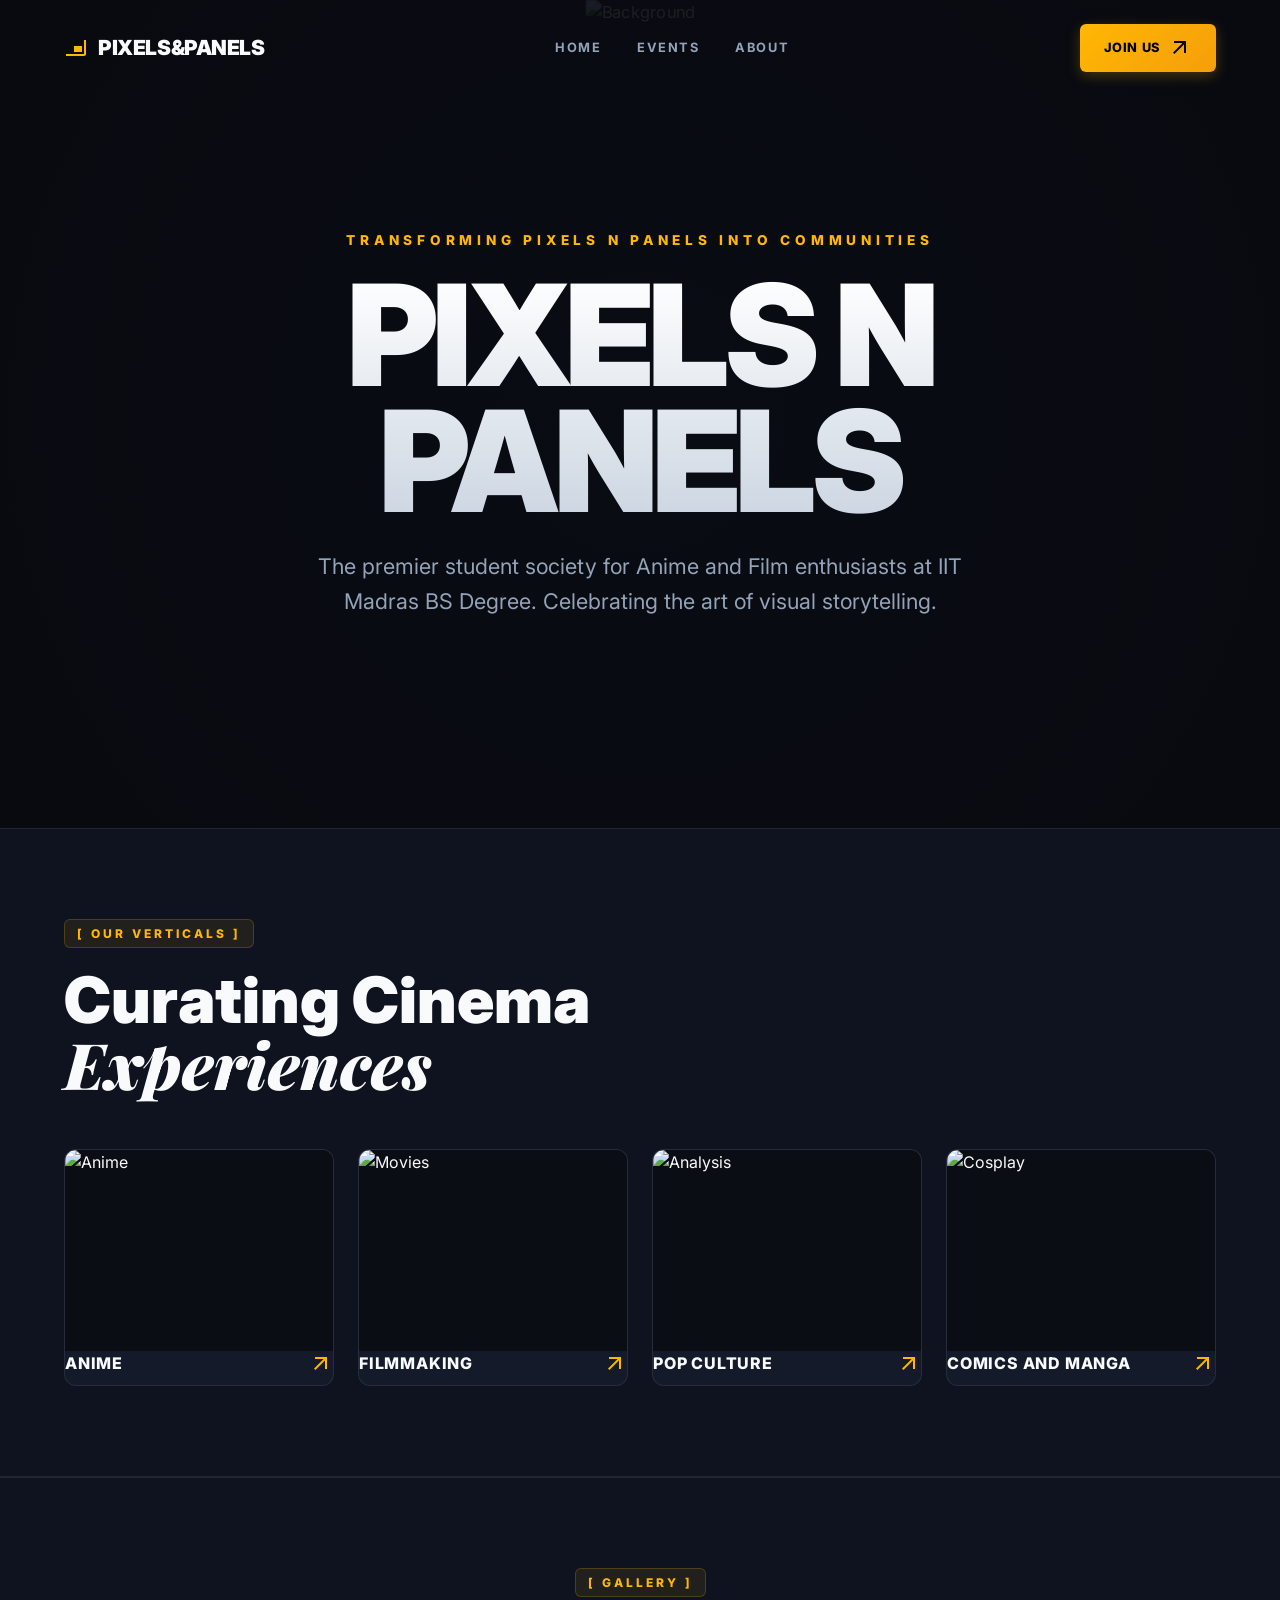
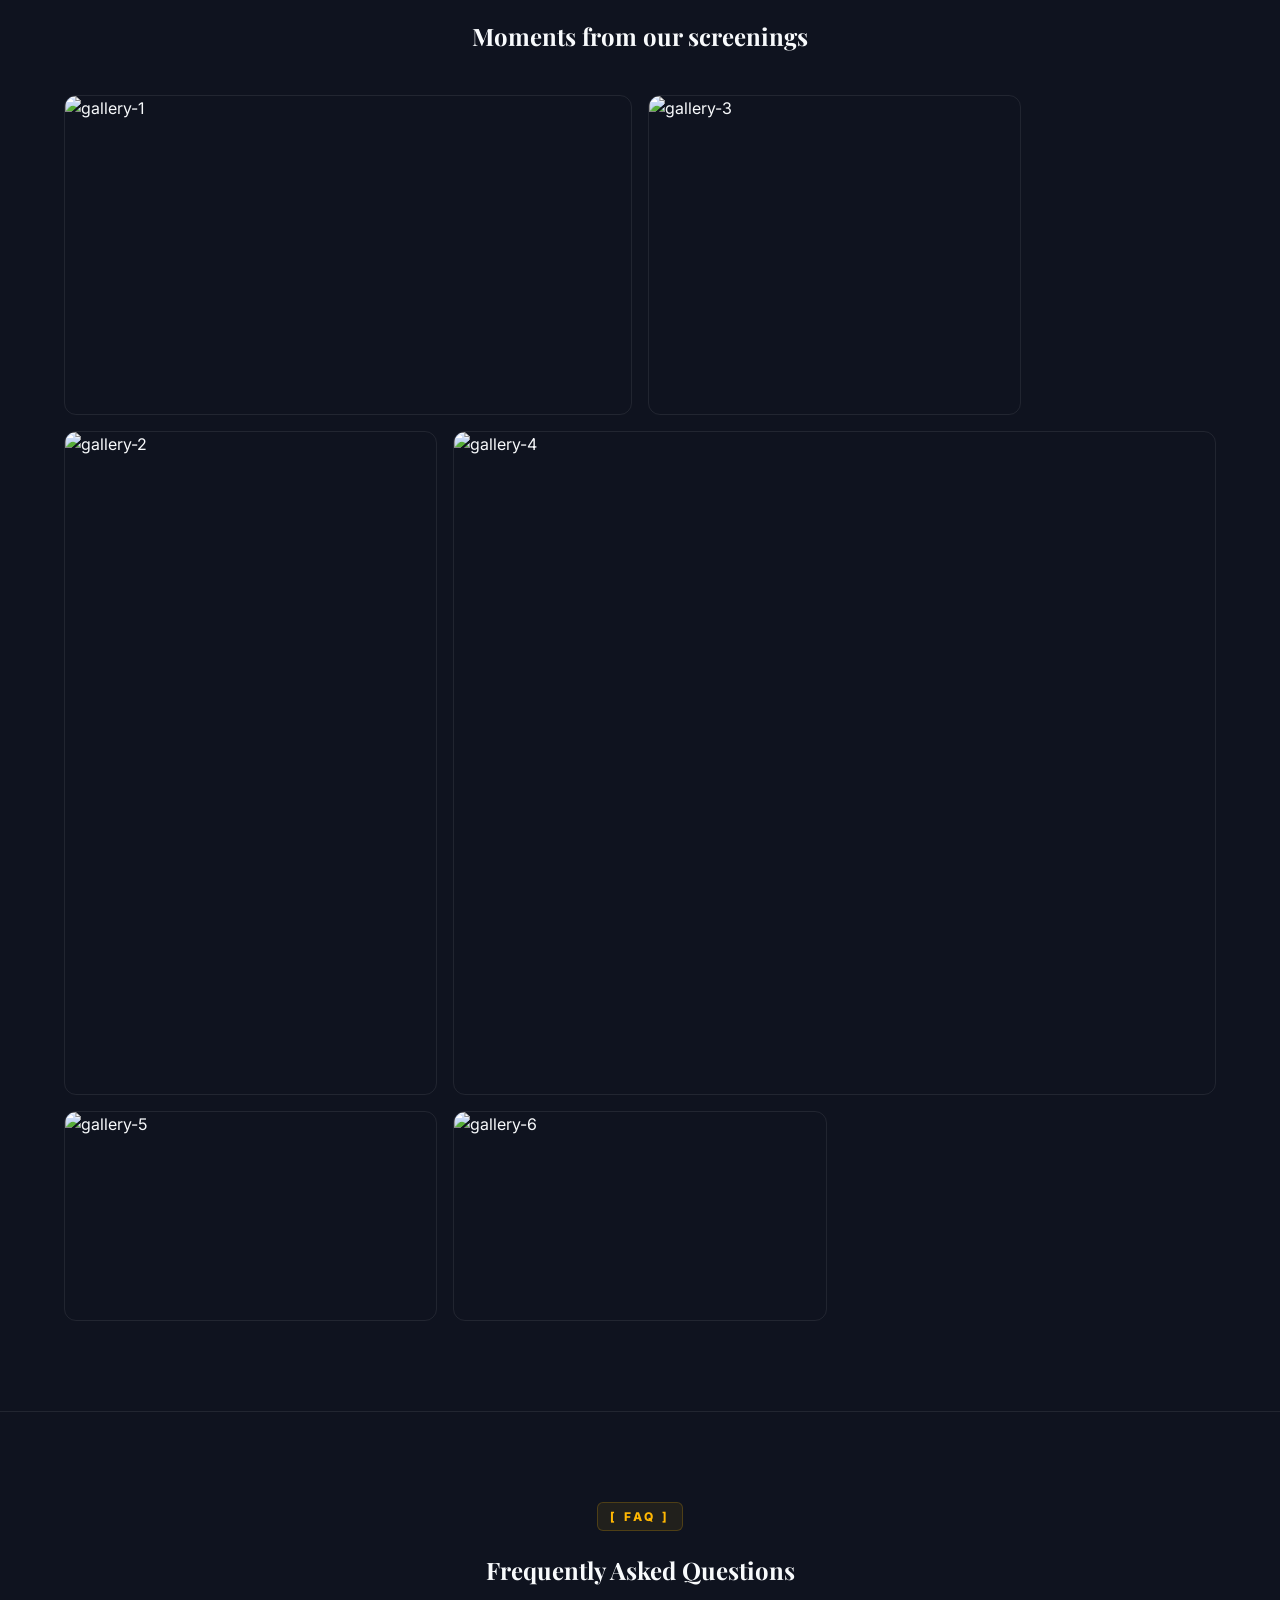
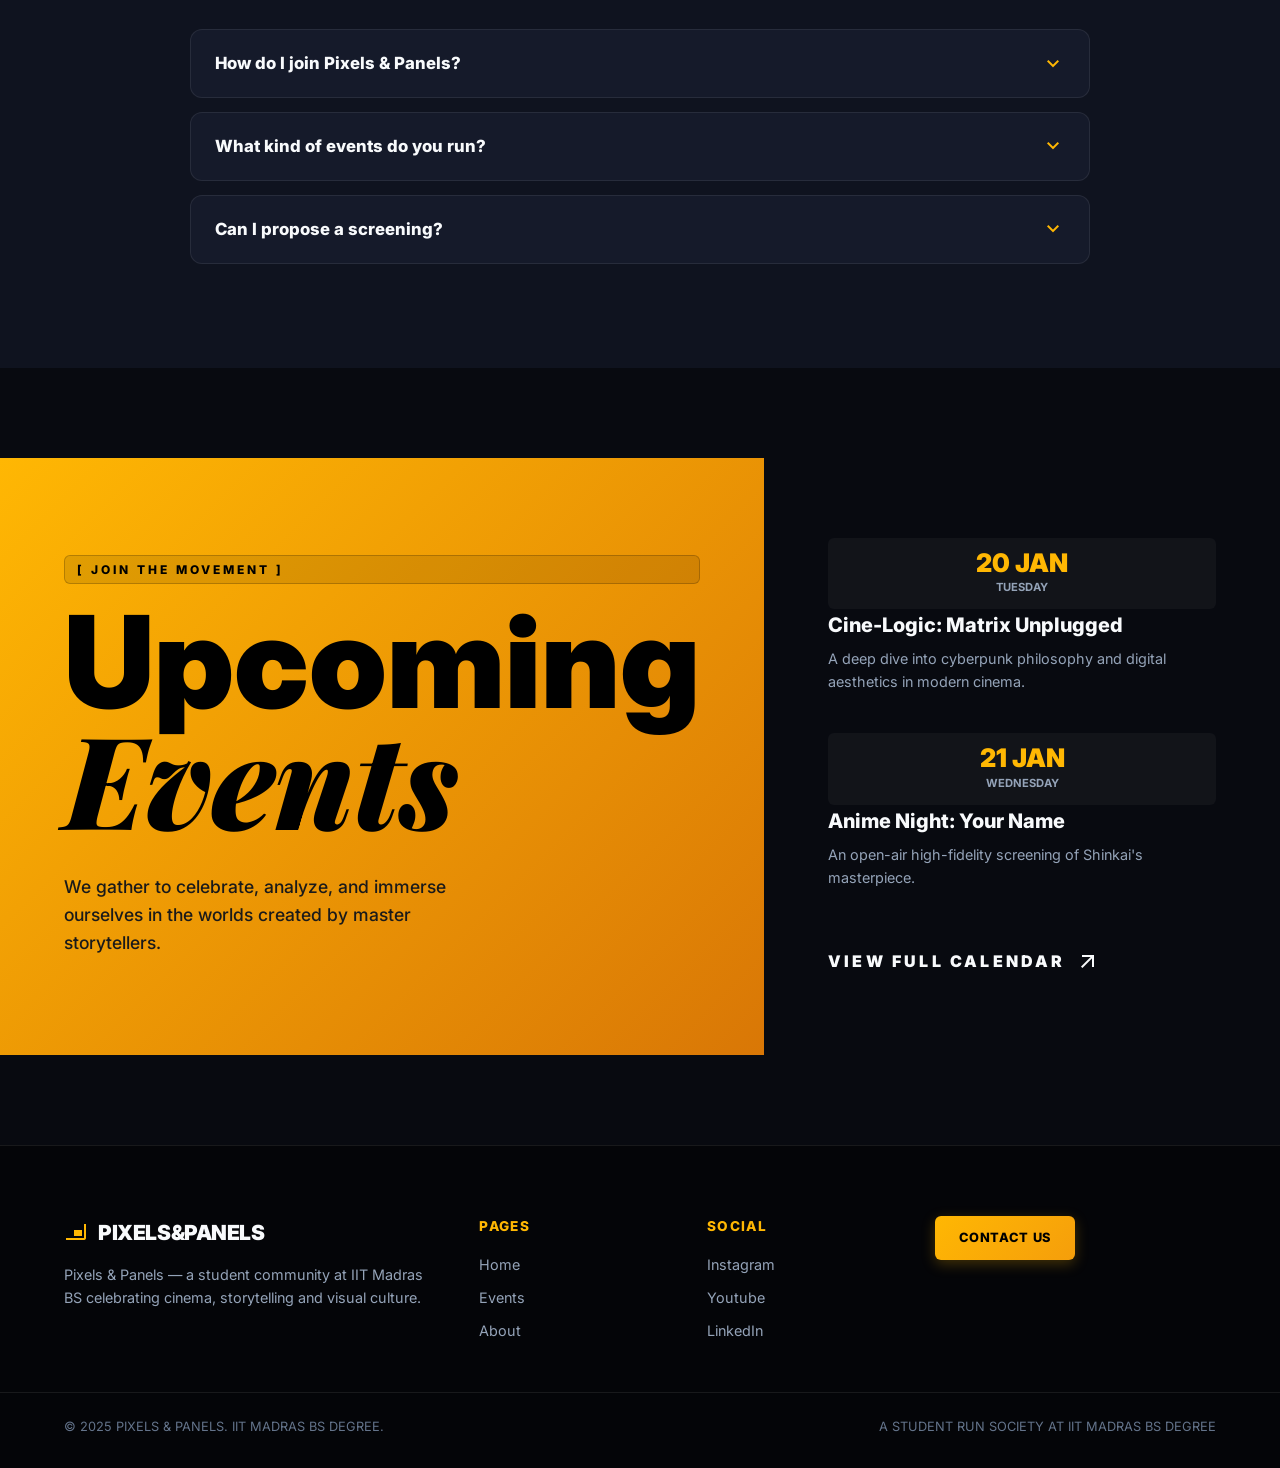
==== commit 0119dc15: "Update index.html" ====
--- a/index.html
+++ b/index.html
@@ -4,7 +4,7 @@
 <head>
   <meta charset="UTF-8">
   <meta name="viewport" content="width=device-width, initial-scale=1.0">
-  <title>Pixels & Panels | IIT Madras BS</title>
+  <title>Pixels N Panels | FILM,ANIME AND POP CULTURE SOCIETY</title>
   <link rel="stylesheet" href="static/style.css">
   <link
     href="https://fonts.googleapis.com/css2?family=Inter:wght@400;600;700;800;900&family=Playfair+Display:ital,wght@0,700;1,400;1,700&display=swap"
@@ -41,7 +41,7 @@
     <div class="hero-content">
       <p class="hero-tagline">Transforming Pixels n Panels into Communities</p>
       <h1>PIXELS N PANELS</h1>
-      <p class="hero-desc">The premier society for Anime and Film enthusiasts at IIT Madras BS. Celebrating the art of
+      <p class="hero-desc">The premier student society for Anime and Film enthusiasts at IIT Madras BS Degree. Celebrating the art of
         visual storytelling.</p>
     </div>
   </header>
@@ -224,7 +224,7 @@
 
     <div class="container footer-bottom">
       <div>&copy; 2025 PIXELS & PANELS. IIT MADRAS BS DEGREE.</div>
-      <div>IIT MADRAS BS DEGREE PROGRAM</div>
+      <div>A STUDENT RUN SOCIETY AT IIT MADRAS BS DEGREE</div>
     </div>
   </footer>
 
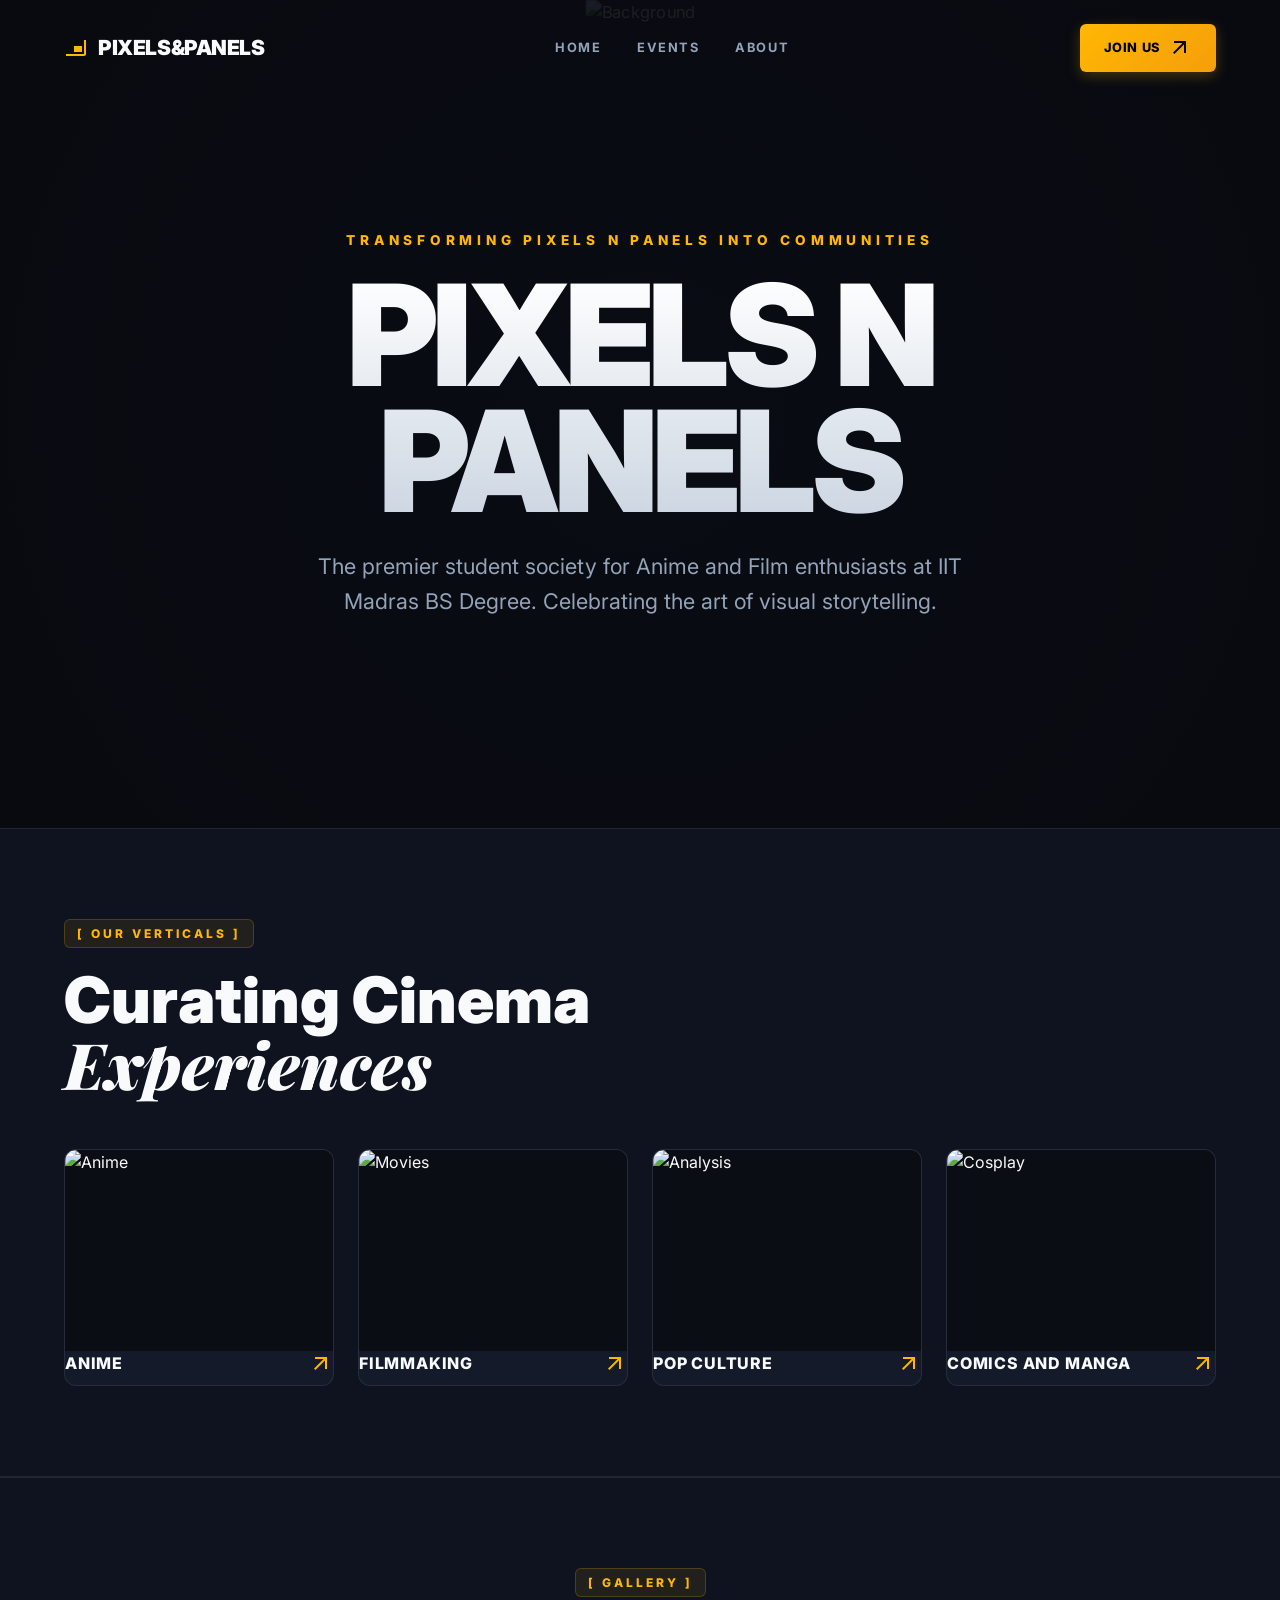
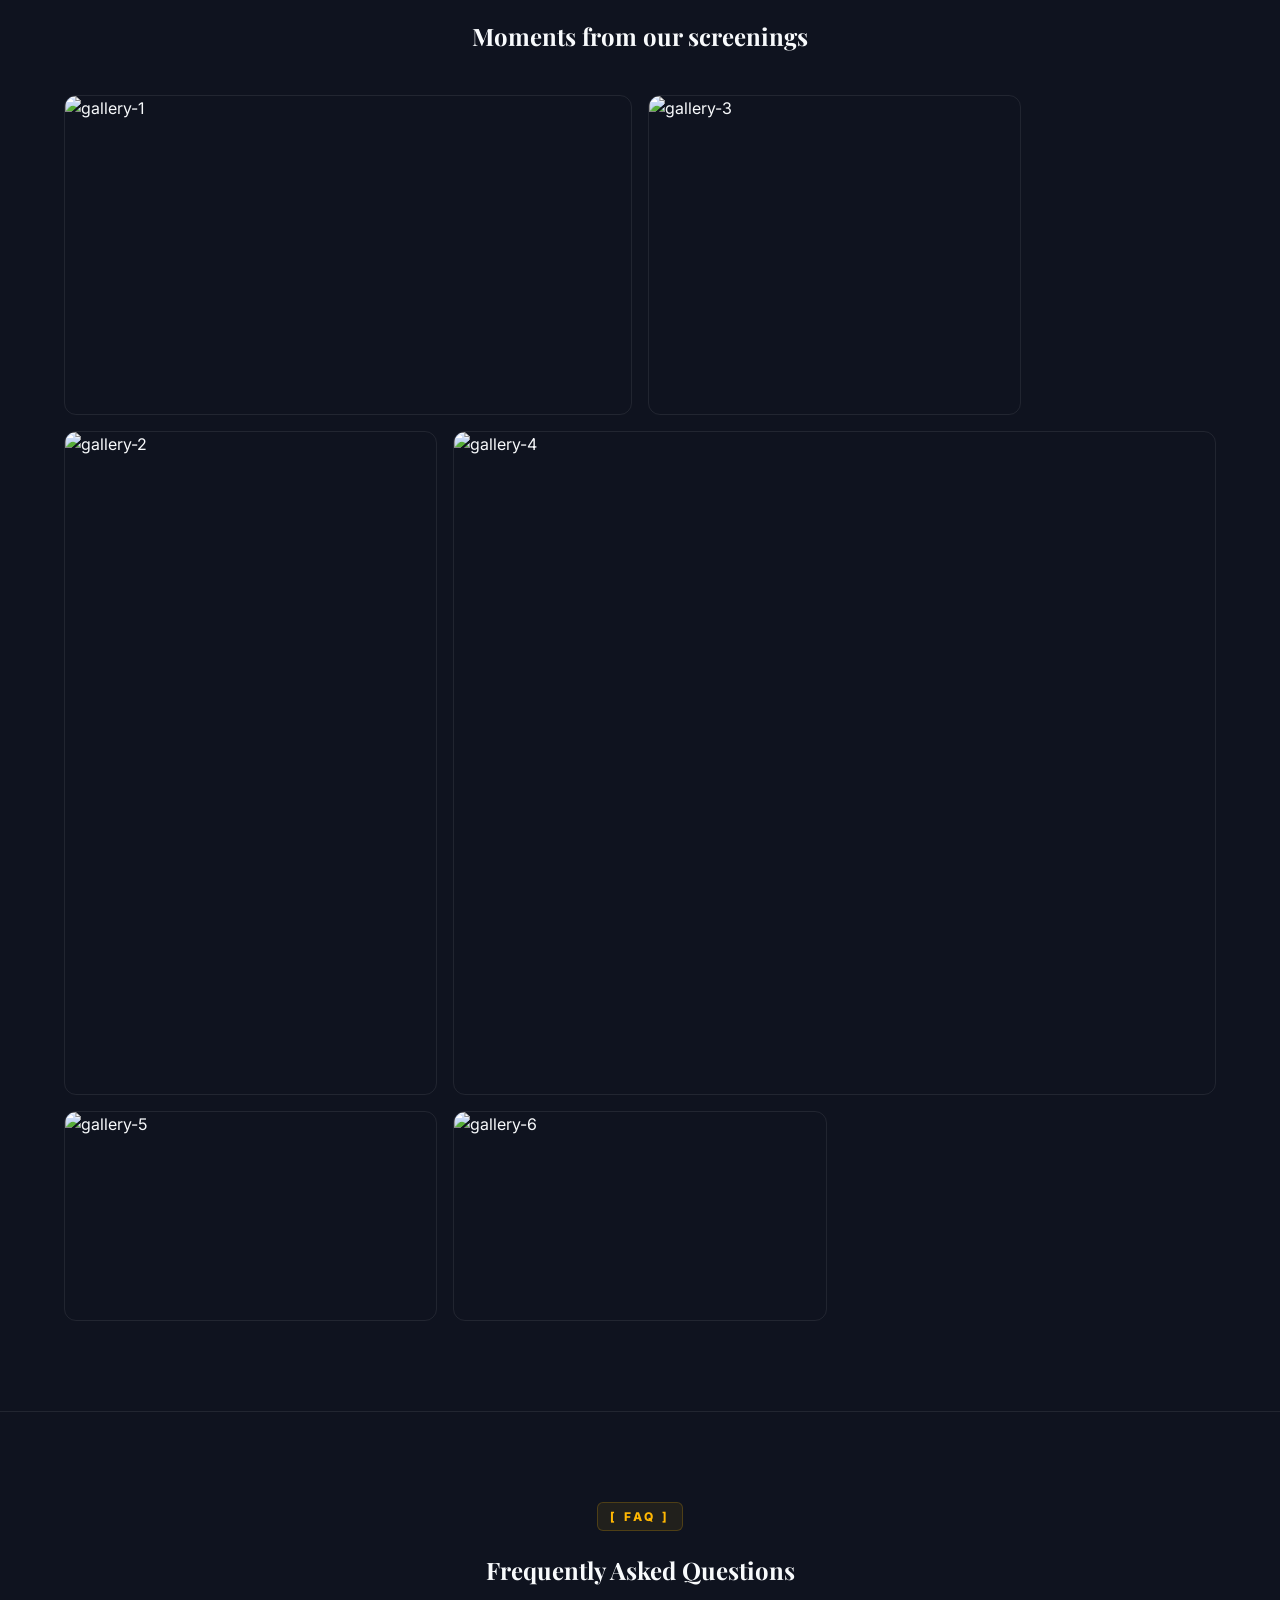
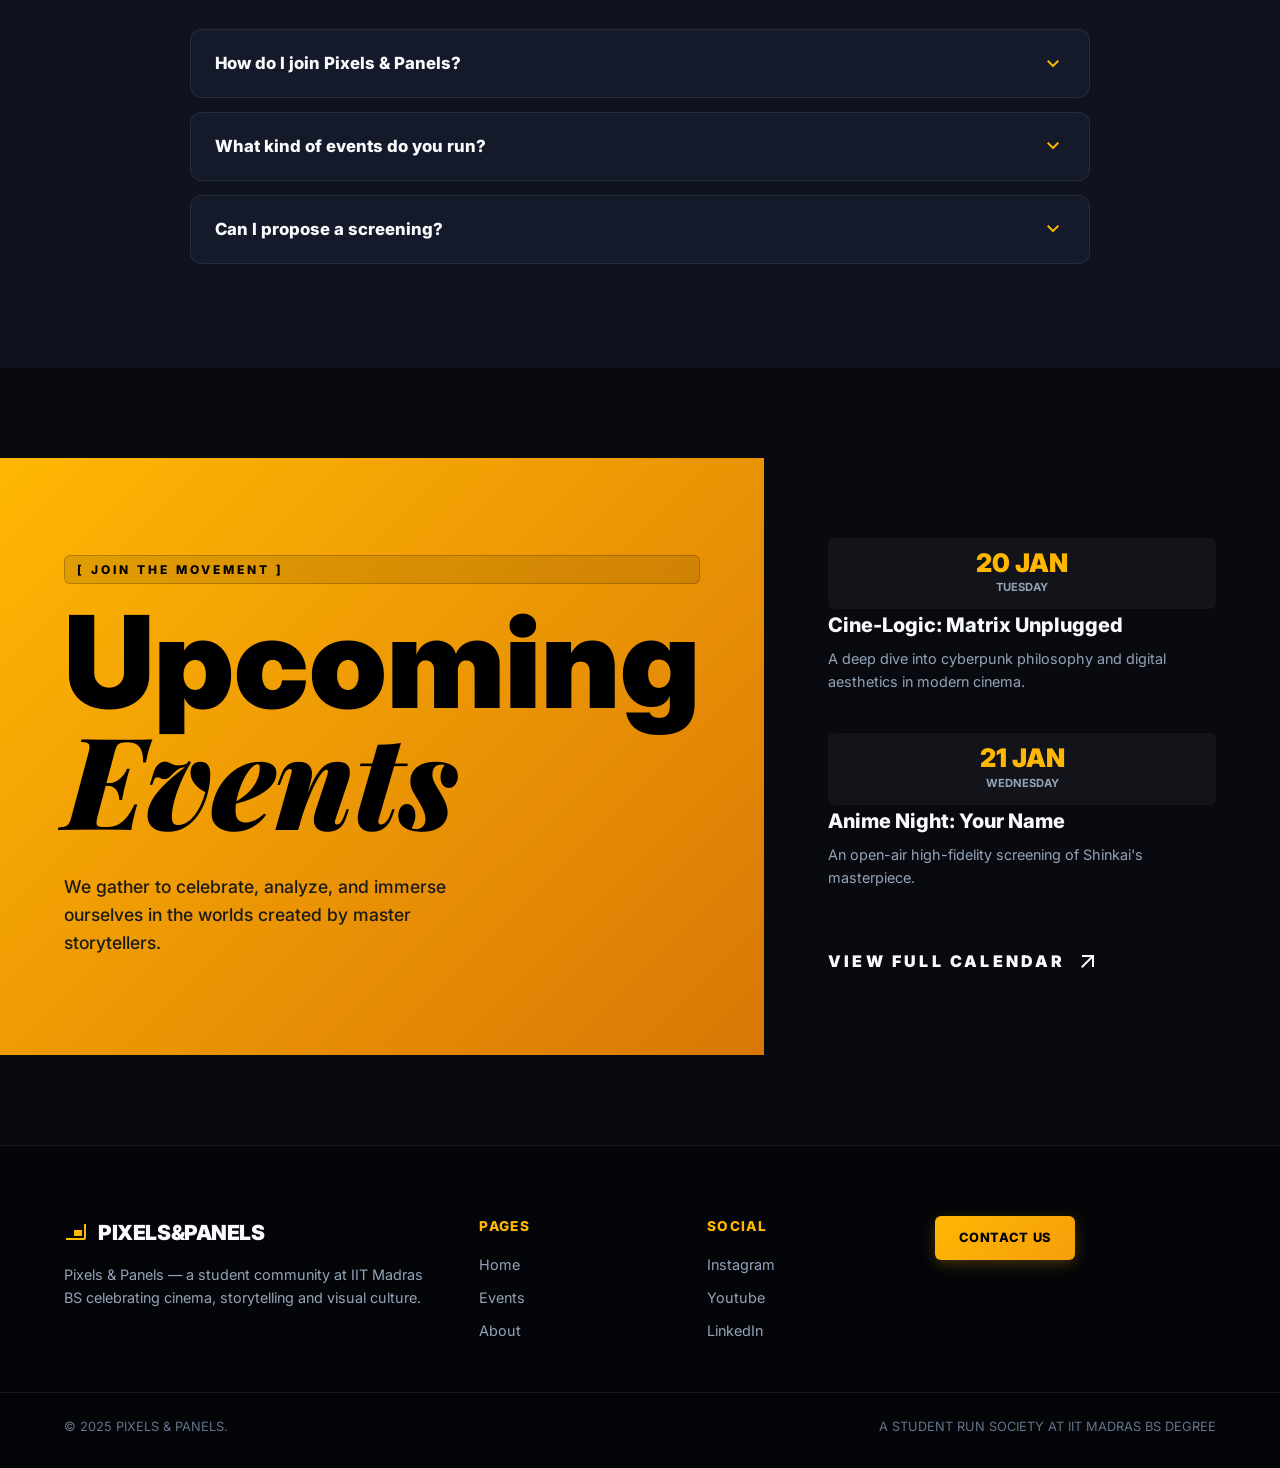
==== commit 5866c5ca: "Update index.html" ====
--- a/index.html
+++ b/index.html
@@ -223,7 +223,7 @@
     </div>
 
     <div class="container footer-bottom">
-      <div>&copy; 2025 PIXELS & PANELS. IIT MADRAS BS DEGREE.</div>
+      <div>&copy; 2025 PIXELS & PANELS.</div>
       <div>A STUDENT RUN SOCIETY AT IIT MADRAS BS DEGREE</div>
     </div>
   </footer>
